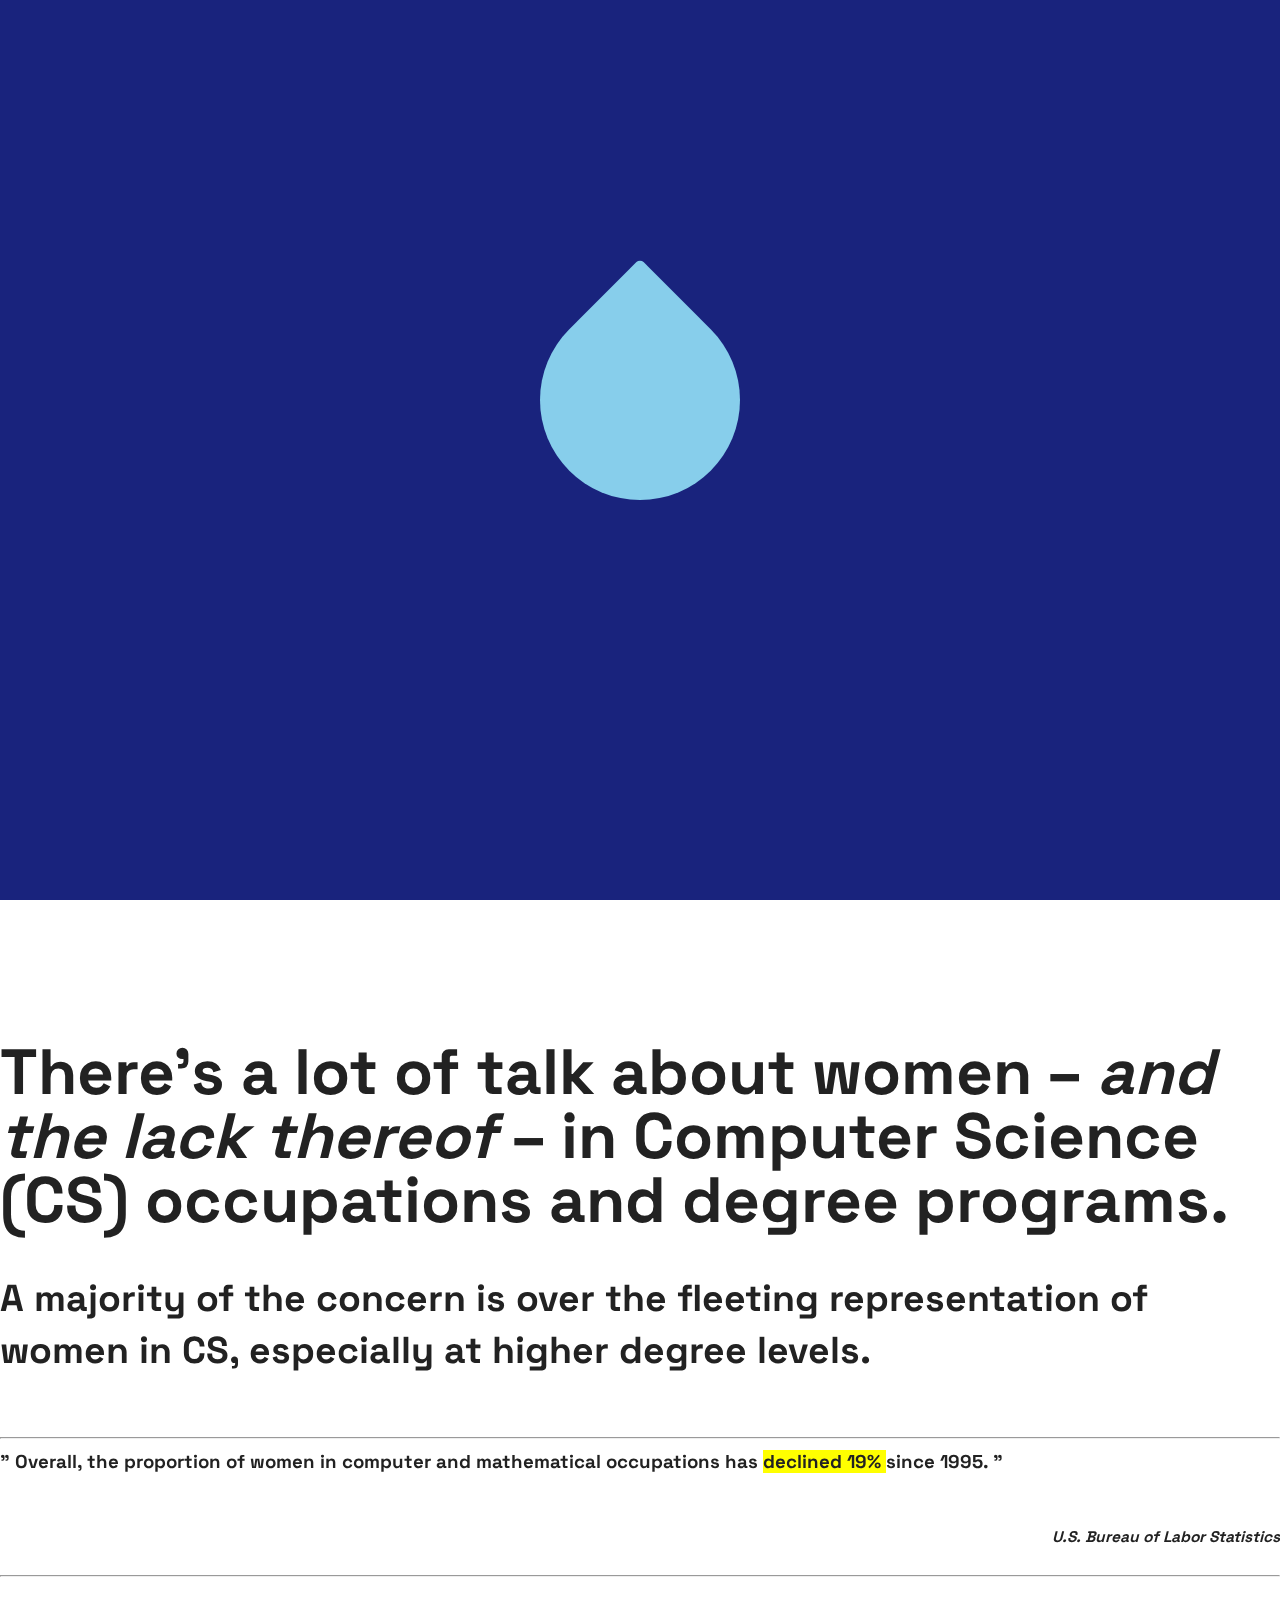
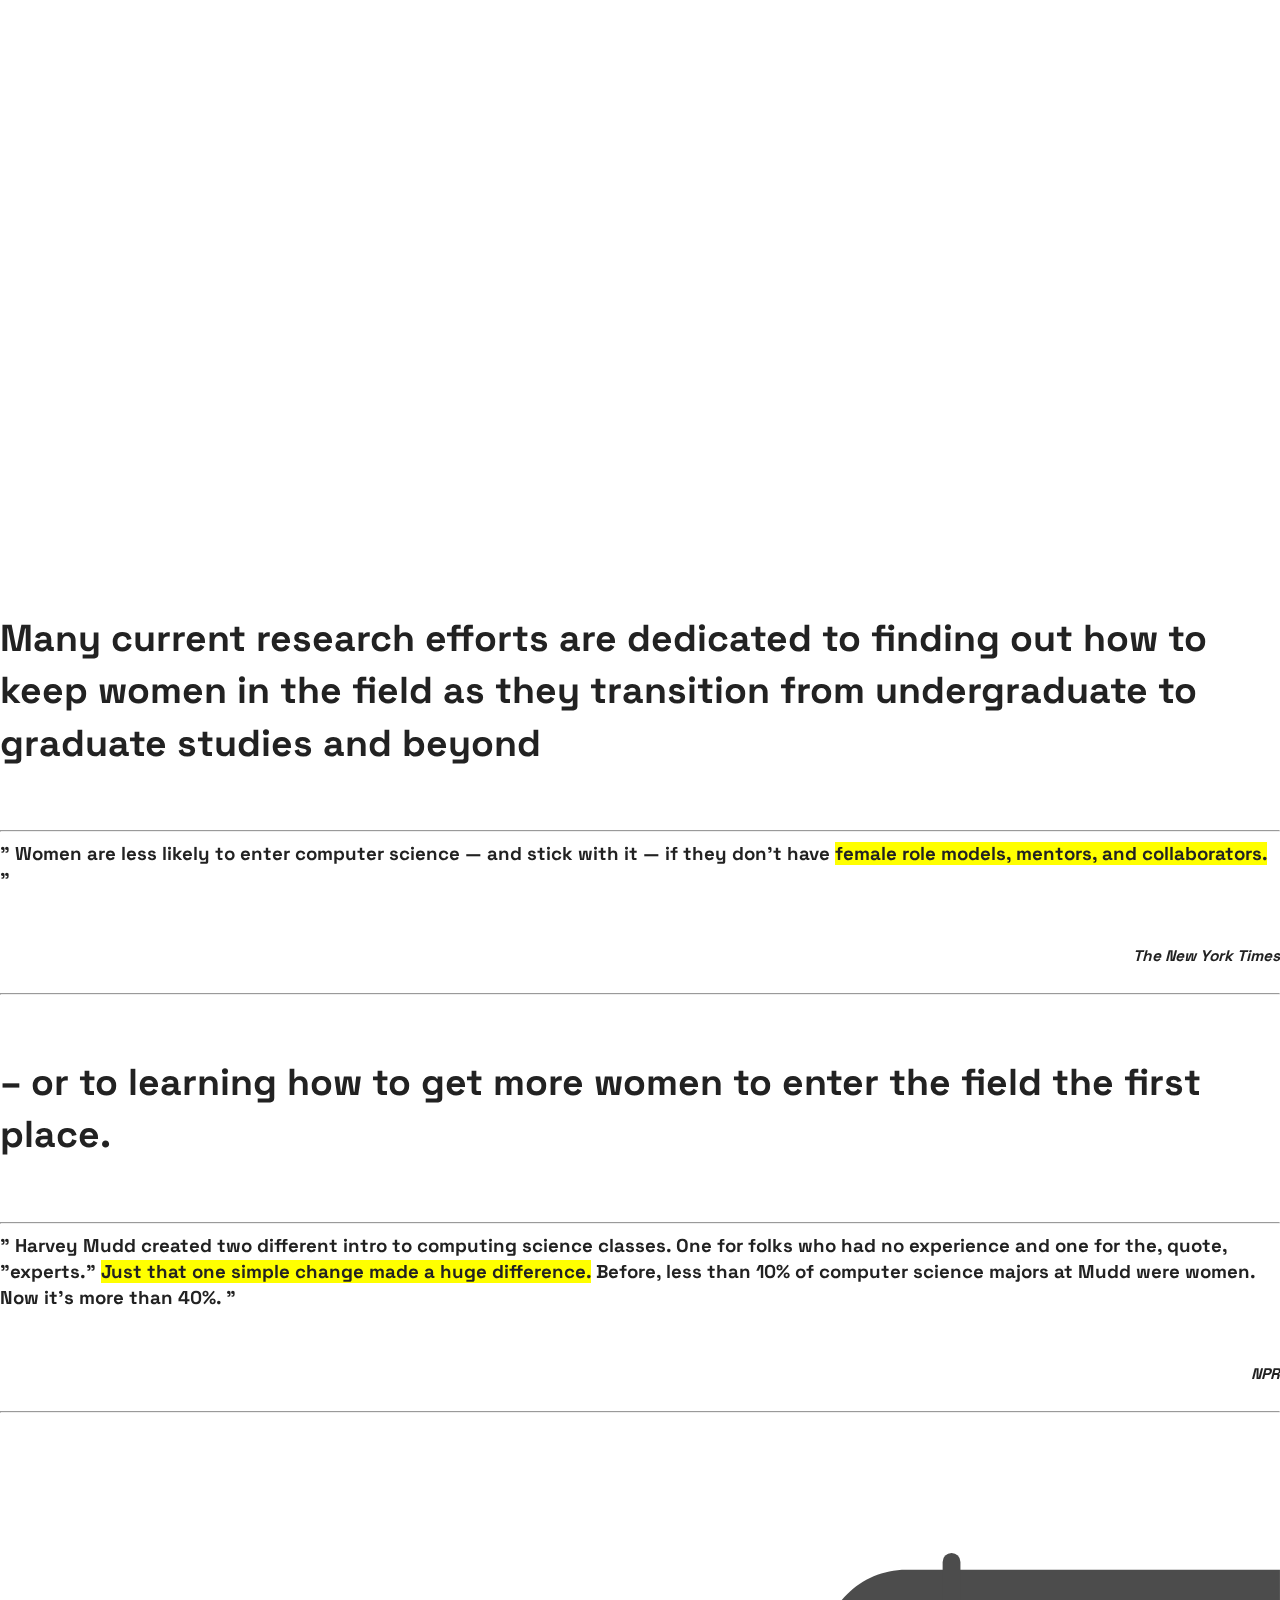
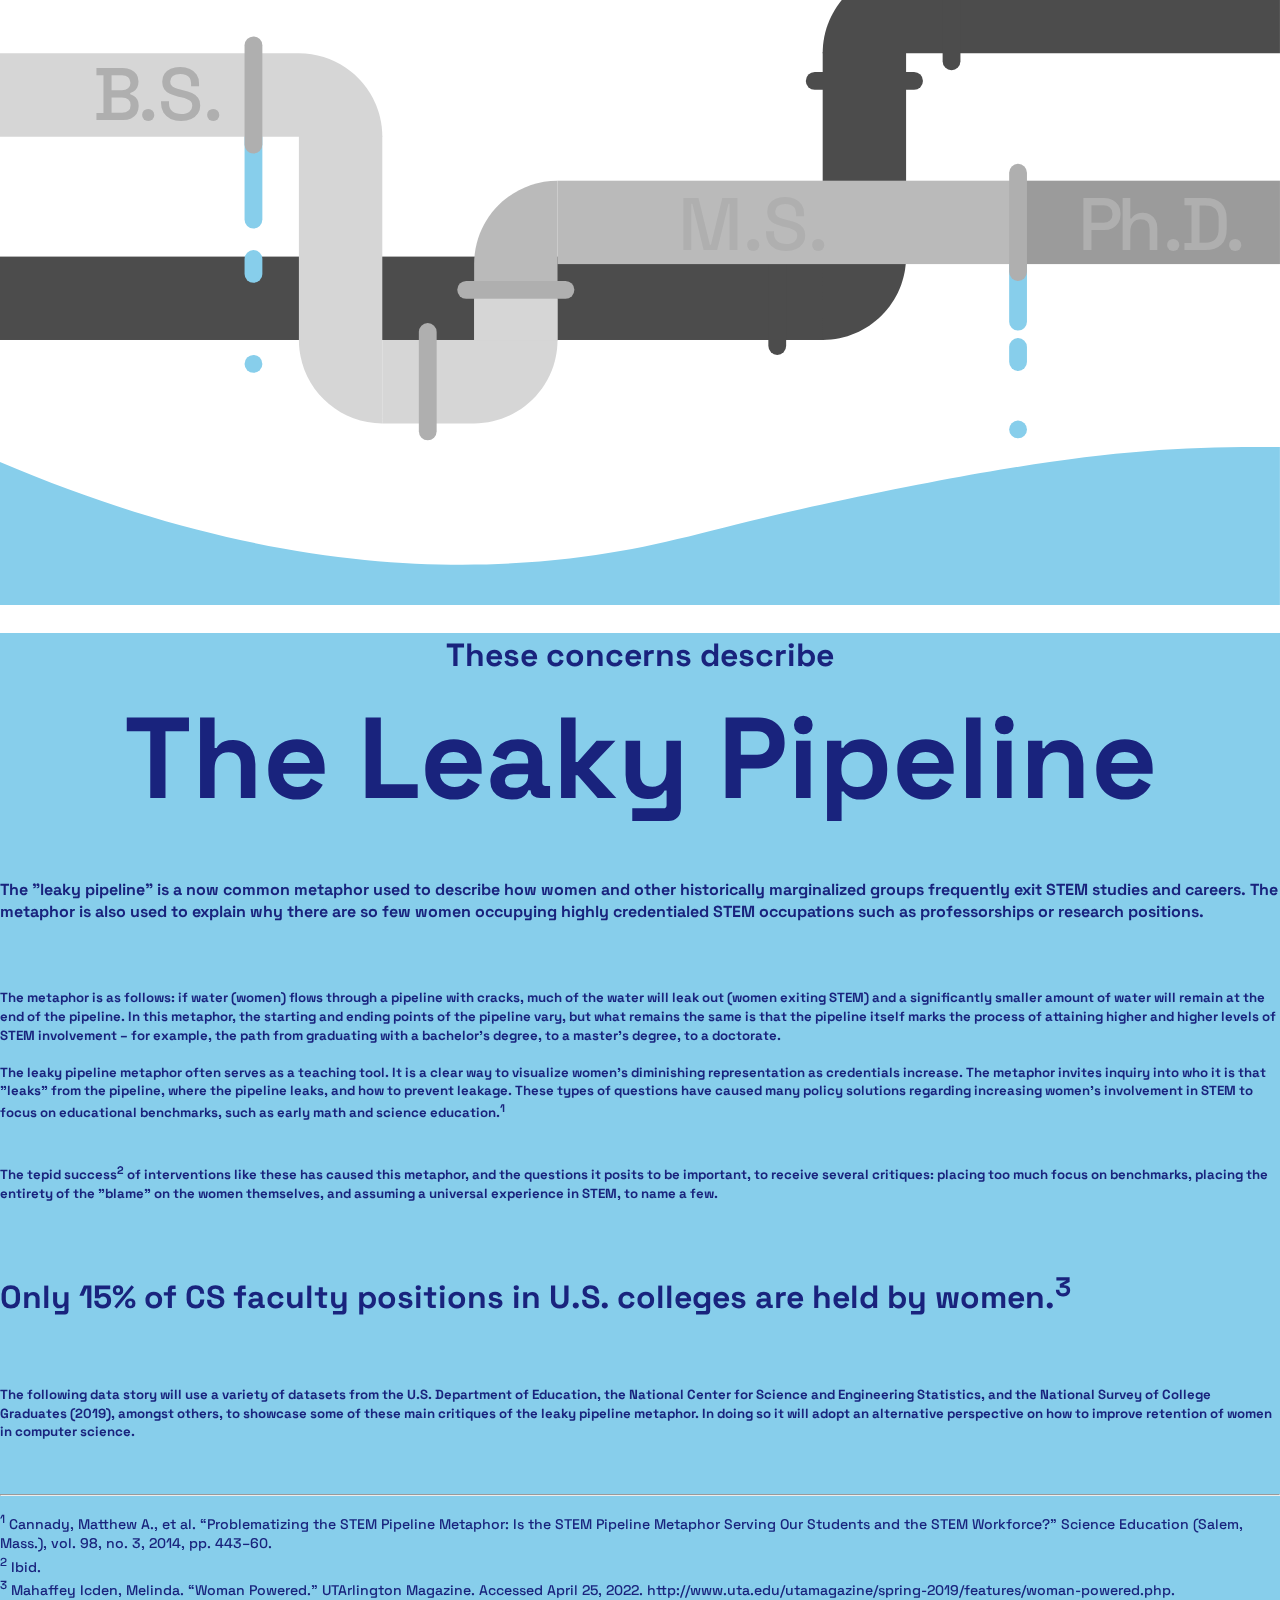
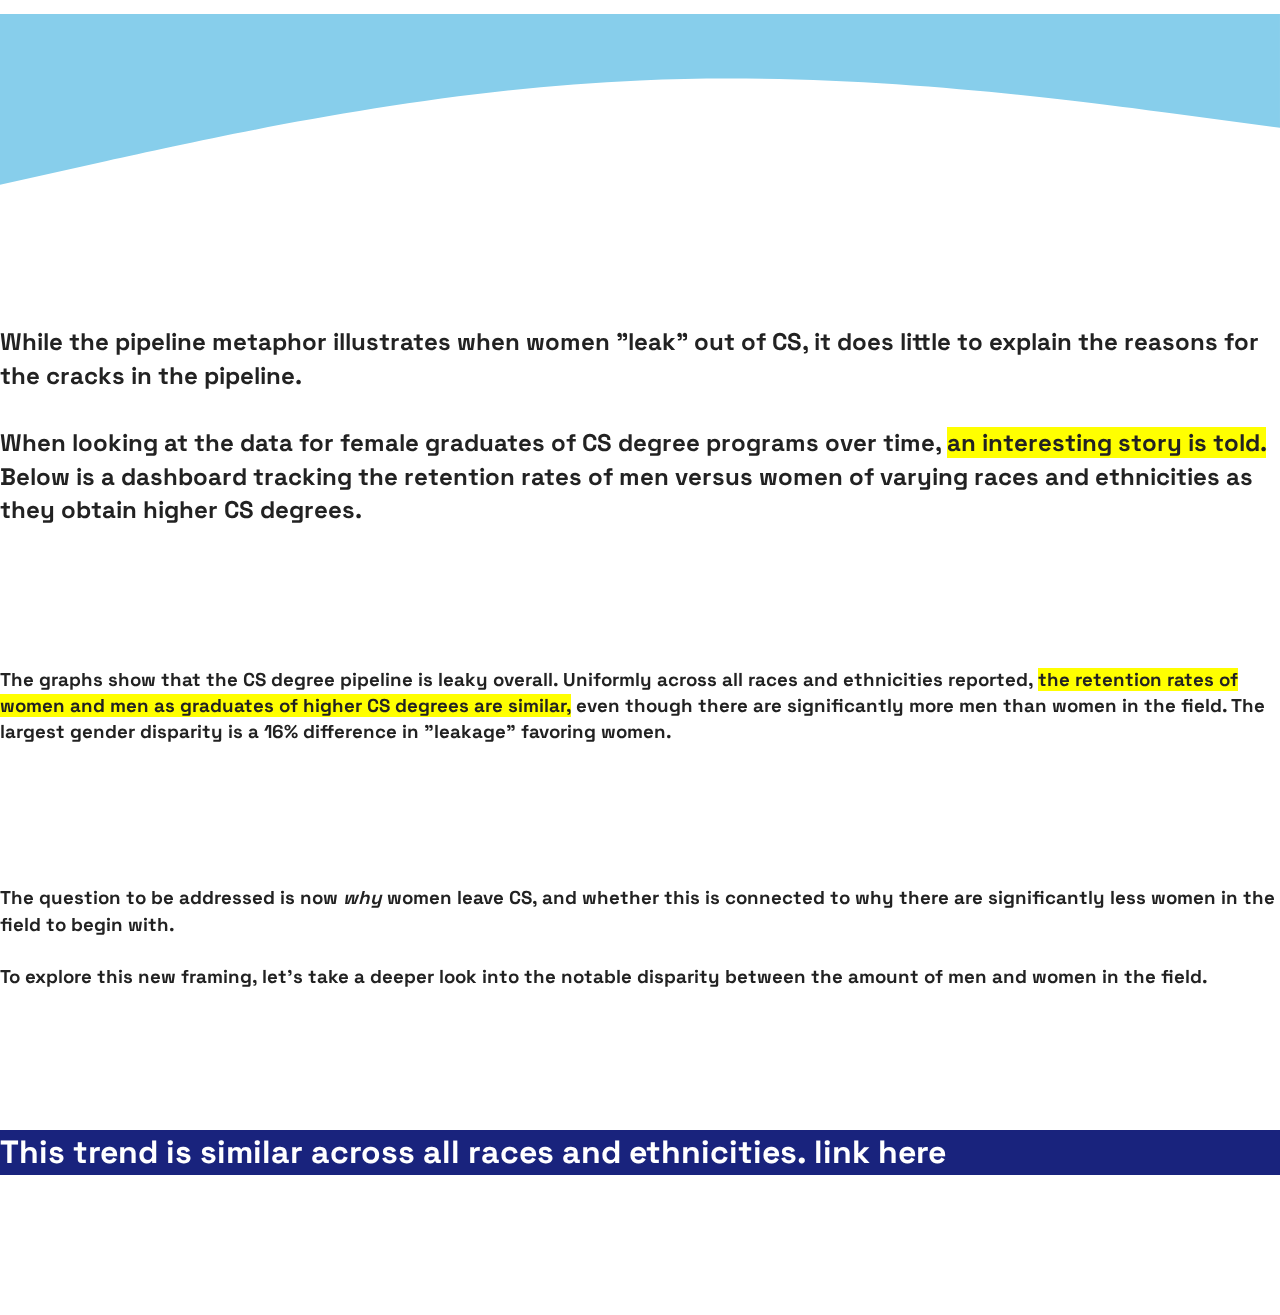
==== index.html @ 50448c53 "Initial commit" ====
<!DOCTYPE html>
<html lang="en">
<meta name="viewport" content="width=device-width, initial-scale=1, shrink-to-fit=no">
<link href="https://cdn.jsdelivr.net/npm/bootstrap@5.0.0-beta1/dist/css/bootstrap.min.css" rel="stylesheet" integrity="sha384-giJF6kkoqNQ00vy+HMDP7azOuL0xtbfIcaT9wjKHr8RbDVddVHyTfAAsrekwKmP1" crossorigin="anonymous">
<link rel="preconnect" href="https://fonts.googleapis.com">
<link rel="preconnect" href="https://fonts.gstatic.com" crossorigin>
<link href="https://fonts.googleapis.com/css2?family=Space+Grotesk:wght@400;500;700&display=swap" rel="stylesheet">
<link rel="stylesheet" href="main.css">
<head>
    <meta charset="UTF-8">
    <title>TLP</title>
</head>
<body>


    <div class="row justify-content-center fullscreen titlescreen spacerlg">
        <div class="col-xs-12 col-sm-12 col-md-12 col-lg-12 col-xl-12">
            <?xml version="1.0" encoding="UTF-8"?>
            <svg class="enter" xmlns="http://www.w3.org/2000/svg" viewBox="0 0 1366 667">
                <defs>
                    <style>
                        .dt{fill:#87ceeb;}
                        .et{opacity:.1;}
                        .ft{opacity:.1;}
                    </style>
                </defs>
                <g id="a"/>
                <g id="b">
                    <g id="c">
                        <g>
                            <g class="ft">
                                <path class="dt" d="M0,224H1148c0,49.12-39.88,89-89,89H0v-89H0Z"/>
                                <path class="dt" d="M1059,30h307c0,49.12-39.88,89-89,89h-218V30h0Z" transform="translate(2425 149) rotate(-180)"/>
                                <rect class="dt" x="202" y="206" width="19" height="125" rx="9.5" ry="9.5"/>
                                <rect class="dt" x="1188" y="12" width="19" height="125" rx="9.5" ry="9.5"/>
                                <rect class="dt" x="806" y="206" width="19" height="125" rx="9.5" ry="9.5"/>
                                <rect class="dt" x="1049.5" y="127.5" width="108" height="89" transform="translate(931.5 1275.5) rotate(-90)"/>
                                <rect class="dt" x="1094" y="119" width="19" height="125" rx="9.5" ry="9.5" transform="translate(1285 -922) rotate(90)"/>
                            </g>
                            <g class="et">
                                <path class="dt" d="M-182,280H467c0,49.12-39.88,89-89,89H-182v-89h0Z" transform="translate(467 182) rotate(90)"/>
                                <path class="dt" d="M279,357H1366c0,49.12-39.88,89-89,89H279v-89h0Z" transform="translate(1645 803) rotate(-180)"/>
                                <path class="dt" d="M222,503h114c49.12,0,89,39.88,89,89H222v-89h0Z" transform="translate(871 224) rotate(90)"/>
                                <rect class="dt" x="187" y="560" width="92" height="89" transform="translate(466 1209) rotate(180)"/>
                                <rect class="dt" x="223" y="542" width="19" height="125" rx="9.5" ry="9.5"/>
                                <rect class="dt" x="133" y="433" width="19" height="125" rx="9.5" ry="9.5" transform="translate(638 353) rotate(90)"/>
                                <rect class="dt" x="424" y="339" width="19" height="125" rx="9.5" ry="9.5"/>
                                <rect class="dt" x="1301" y="339" width="19" height="125" rx="9.5" ry="9.5"/>
                            </g>
                        </g>
                    </g>
                </g>
            </svg>
            <h1 class="intro uppercase">if Pipeline == Leaky: print(True)</h1>
            <h1 class="introsub">A Data Story on <br> Women's Representation in Computer Science <br><br>
            </h1>
            <div id="hideMeAfter5Seconds" class="drop-container"><div class="drop"></div></div>
            <h1 id="showMeAfter5Seconds" class="arrow"><a href="#down">&darr;</a></h1>
        </div>
    </div>


    <div class="row justify-content-center spacertopxl spacerxl">
            <div class="col-xs-12 col-sm-12 col-md-5 col-lg-5 col-xl-5">
                <h1 id="down" class="stick spacerlg bigtext">
                    There's a lot of talk about women – <i>and the lack thereof</i> – in Computer Science (CS) occupations and degree programs.
                </h1>
            </div>
            <div class="col-1"></div>
            <div class="col-xs-12 col-sm-12 col-md-4 col-lg-4 col-xl-4">

                <h3 class="hgt spacertoplg">
                    <span><h1>A majority of the concern is over the fleeting representation of women in CS, especially at higher
                        degree levels.</h1></span>
                    <br>
                    <hr>
                    "
                    Overall, the proportion of women in computer and mathematical occupations has
                    <span style="background-color: yellow"> declined 19% </span> since 1995.
                    "
                    <br><br>
                    <span style="text-align: right;"><h5><i>U.S. Bureau of Labor Statistics</i></h5></span>
                    <hr>
                </h3>

                <h3 class="spacertoplg">
                    <span><h1>Many current research efforts are dedicated to finding out how to keep women in the field
                        as they transition from undergraduate to graduate studies and beyond</h1></span>
                    <br>
                    <hr>
                    "
                    Women are less likely to enter computer science — and stick with it — if they don’t have
                    <span style="background-color: yellow"> female role models, mentors, and collaborators.</span>
                    "
                    <br><br>
                    <span style="text-align: right;"><h5><i>The New York Times</i></h5></span>
                    <hr>
                    <br>
                    <span><h1>– or to learning how to get more women to enter the field the first place.</h1></span>
                    <br>
                    <hr>
                    "
                    Harvey Mudd created two different intro to computing science classes.
                    One for folks who had no experience and one for the, quote, "experts."
                    <span style="background-color: yellow"> Just that one simple change made a huge difference.</span>
                    Before, less than 10% of computer science majors at Mudd were
                    women. Now it's more than 40%.
                    "
                    <br><br>
                    <span style="text-align: right;"><h5><i>NPR</i></h5></span>
                    <hr>
                </h3>
            </div>
        </div>


    <svg xmlns="http://www.w3.org/2000/svg" viewBox="0 0 1366 520">
        <defs>
            <style>
                .d{fill:#bababa;}
                .e1{fill:#d6d6d6;}
                .f1,.g1{fill:#afafaf;}
                .h1{fill:#9b9b9b;}
                .i{fill: #87ceeb;}
                .j{fill:#4c4c4c;}
                .k{letter-spacing:-.03em;}
                .l{letter-spacing:0em;}
                .g1{font-family:"Space Grotesk", sans-serif;font-size:79.19px;}
                .m{letter-spacing:0em;}
                .n{letter-spacing:-.01em;}
            </style>
        </defs>
        <g id="a"/>
        <g id="b">
            <g id="c"><g>
                <g>
                    <path class="j" d="M878,18h488c0,49.12-39.88,89-89,89h-399V18h0Z" transform="translate(2244 125) rotate(-180)"/>
                    <rect class="j" x="0" y="324" width="879" height="89"/>
                    <path class="j" d="M769,215h218c49.12,0,89,39.88,89,89h-307v-89h0Z" transform="translate(1182 -663) rotate(90)"/>
                    <rect class="j" x="820" y="304" width="19" height="125" rx="9.5" ry="9.5" transform="translate(1659 733) rotate(180)"/>
                    <rect class="j" x="1006" y="0" width="19" height="125" rx="9.5" ry="9.5" transform="translate(2031 125) rotate(-180)"/>
                    <rect class="j" x="913" y="74" width="19" height="125" rx="9.5" ry="9.5" transform="translate(1059 -786) rotate(90)"/>
                </g>
                <rect class="i" x="1077" y="294" width="19" height="109" rx="9.5" ry="9.5" transform="translate(2173 697) rotate(180)"/>
                <rect class="i" x="1077" y="411" width="19" height="35" rx="9.5" ry="9.5" transform="translate(2173 857) rotate(180)"/>
                <rect class="i" x="261" y="185" width="19" height="109" rx="9.5" ry="9.5" transform="translate(541 479) rotate(180)"/>
                <rect class="i" x="261" y="317" width="19" height="35" rx="9.5" ry="9.5" transform="translate(541 669) rotate(180)"/>
                <rect class="i" x="261" y="429" width="19" height="19" rx="9.5" ry="9.5" transform="translate(541 877) rotate(180)"/>
                <rect class="i" x="1077" y="465" width="19" height="19" rx="9.5" ry="9.5" transform="translate(2173 983) rotate(-180)"/>
                <g><rect class="h1" x="1087" y="243" width="279" height="89" transform="translate(2453 575) rotate(-180)"/>
                    <path class="e1" d="M0,107H319c49.12,0,89,39.88,89,89H0V107H0Z"/>
                    <rect class="d" x="595" y="243" width="492" height="89" transform="translate(1682 575) rotate(-180)"/>
                    <path class="e1" d="M210,304h307c0,49.12-39.88,89-89,89H210v-89h0Z" transform="translate(712 -15) rotate(90)"/>
                    <path class="e1" d="M408,413h187c0,49.12-39.88,89-89,89h-98v-89h0Z"/>
                    <path class="d" d="M465.5,283.5h81c49.12,0,89,39.88,89,89h-170v-89h0Z" transform="translate(222.5 878.5) rotate(-90)"/>
                    <rect class="f1" x="447" y="395" width="19" height="125" rx="9.5" ry="9.5"/>
                    <rect class="f1" x="541" y="297" width="19" height="125" rx="9.5" ry="9.5" transform="translate(910 -191) rotate(90)"/>
                    <text class="g1" transform="translate(99.67 177.96)">
                        <tspan class="n" x="0" y="0">B</tspan>
                        <tspan class="l" x="48" y="0">.S.</tspan>
                    </text>
                    <rect class="f1" x="261" y="89" width="19" height="125" rx="9.5" ry="9.5"/>
                    <text class="g1" transform="translate(723.78 317.46)">
                        <tspan x="0" y="0">M.S.</tspan>
                    </text>
                    <text class="g1" transform="translate(1150.43 316.94)">
                        <tspan class="m" x="0" y="0">P</tspan>
                        <tspan x="41.74" y="0">h.</tspan>
                        <tspan class="k" x="110" y="0">D</tspan>
                        <tspan x="157" y="0">.</tspan>
                    </text>
                    <rect class="f1" x="1077" y="225" width="19" height="125" rx="9.5" ry="9.5"/>
                    <rect class="e1" x="506" y="369" width="89" height="45"/>
                </g>
            </g>
            </g>
        </g>
    </svg>


    <svg xmlns="http://www.w3.org/2000/svg" viewBox="0 0 1366 168.63">
        <defs>
            <style>
                .d1{fill:#87ceeb;}
            </style>
        </defs>
        <g id="a"/>
        <g id="b">
            <g id="c">
                <path class="d1" d="M1366,.07c-132.92-.94-226.62,6.47-464,56-138.29,28.85-191.4,51.16-294,63C470.48,134.95,265.83,129.53,0,16.07V168.63H1366V.4"/>
            </g>
        </g>
    </svg>

    <div class="row justify-content-center" style="background-color: #87ceeb;">
            <div style="color: rgb(25,35,125);" class="col-xs-11 col-sm-11 col-md-10 col-lg-10 col-xl-10">
                <h1 style="text-align: center;">
                    These concerns describe <br>
                    <span style="font-size: 9vw;">The Leaky Pipeline</span>
                </h1>
            </div>
            <div style="color: rgb(25,35,125);" class="col-xs-11 col-sm-11 col-md-5 col-lg-5 col-xl-5">
                <h4 class="spacertoplg">
                    <b>The "leaky pipeline" is a now common metaphor used to describe how women and
                        other historically marginalized groups frequently exit STEM studies and careers.
                        The metaphor is also used to explain why there are so few women occupying highly credentialed
                        STEM occupations such as professorships or research positions.
                    </b>
                </h4>
                    <br>
                <h5>
                    The metaphor is as follows: if water (women) flows through a pipeline with cracks,
                    much of the water will leak out (women exiting STEM) and a significantly smaller amount of
                    water will remain at the end of the pipeline. In this metaphor, the starting and ending
                    points of the pipeline vary, but what remains the same is that the pipeline itself marks the
                    process of attaining higher and higher levels of STEM involvement – for example, the path from
                    graduating with a bachelor's degree, to a master's degree, to a doctorate.
                    <br><br>
                    The leaky pipeline metaphor often serves as a teaching tool. It is a clear way to visualize women's
                    diminishing representation as credentials increase.
                    The metaphor invites inquiry into who it is that "leaks" from the pipeline, where the pipeline leaks,
                    and how to prevent leakage. These types of questions have caused many policy solutions regarding
                    increasing women's involvement in STEM to focus on educational benchmarks, such as early math
                    and science education.<sup>1</sup>
                </h5>
            </div>
        <div style="color: rgb(25,35,125);" class="col-xs-11 col-sm-11 col-md-5 col-lg-5 col-xl-5">
            <h5 class="spacertoplg">
                The tepid success<sup>2</sup> of interventions like these
                has caused this metaphor, and the questions it posits to be important, to receive several
                critiques: placing too much focus on benchmarks, placing
                the entirety of the "blame" on the women themselves, and assuming a universal experience in STEM,
                to name a few.
            </h5>
            <br>
            <h1>
                <b>Only 15% of CS faculty positions in U.S. colleges are held by women.<sup>3</sup></b>
            </h1>
            <br>
            <h5>
                The following data story will use a variety of datasets from the U.S. Department of Education, the
                National Center for Science and Engineering Statistics, and the National Survey of College Graduates
                (2019), amongst others, to showcase some of these main critiques of the leaky pipeline metaphor. In doing
                so it will adopt an alternative perspective on how to improve retention of women in computer science.
            </h5>
            <br>
            <hr>
            <p class="footnote">
                <sup>1</sup> Cannady, Matthew A., et al. “Problematizing the STEM Pipeline Metaphor: Is the STEM
                Pipeline Metaphor Serving Our Students and the STEM Workforce?” Science Education (Salem, Mass.),
                vol. 98, no. 3, 2014, pp. 443–60.
                <br>
                <sup>2</sup> Ibid.
                <br>
                <sup>3</sup> Mahaffey Icden, Melinda. “Woman Powered.” UTArlington Magazine. Accessed April 25, 2022.
                http://www.uta.edu/utamagazine/spring-2019/features/woman-powered.php.
                <br>
            </p>
        </div>
    </div>
    <svg xmlns="http://www.w3.org/2000/svg" viewBox="0 0 1440 320"><path fill="skyblue" fill-opacity="1" d="M0,192L120,165.3C240,139,480,85,720,74.7C960,64,1200,96,1320,112L1440,128L1440,0L1320,0C1200,0,960,0,720,0C480,0,240,0,120,0L0,0Z"></path></svg>
    <div class="row justify-content-center">
        <div class="col-xs-11 col-sm-11 col-md-10 col-lg-10 col-xl-10">
            <h2 class="spacerxl">
                While the pipeline metaphor illustrates when women "leak" out of CS, it does little to explain the
                reasons for the cracks in the pipeline.
                <br><br>
                When looking at the data for female graduates of CS degree programs over time,
                <span style="background-color: yellow"> an interesting story is told.</span>
                Below is a dashboard tracking the retention rates of men versus women of varying
                races and ethnicities as they obtain higher CS degrees.
            </h2>
            <div class='tableauPlaceholder' id='viz1650920270448' style='position: relative'><noscript><a href='#'><img alt='Dashboard 1 ' src='https:&#47;&#47;public.tableau.com&#47;static&#47;images&#47;ST&#47;STEMDegrees_16504759585600&#47;Dashboard1&#47;1_rss.png' style='border: none' /></a></noscript><object class='tableauViz'  style='display:none;'><param name='host_url' value='https%3A%2F%2Fpublic.tableau.com%2F' /> <param name='embed_code_version' value='3' /> <param name='site_root' value='' /><param name='name' value='STEMDegrees_16504759585600&#47;Dashboard1' /><param name='tabs' value='no' /><param name='toolbar' value='yes' /><param name='static_image' value='https:&#47;&#47;public.tableau.com&#47;static&#47;images&#47;ST&#47;STEMDegrees_16504759585600&#47;Dashboard1&#47;1.png' /> <param name='animate_transition' value='yes' /><param name='display_static_image' value='yes' /><param name='display_spinner' value='yes' /><param name='display_overlay' value='yes' /><param name='display_count' value='yes' /><param name='language' value='en-US' /><param name='filter' value='publish=yes' /></object></div>                <script type='text/javascript'>                    var divElement = document.getElementById('viz1650920270448');                    var vizElement = divElement.getElementsByTagName('object')[0];                    if ( divElement.offsetWidth > 800 ) { vizElement.style.width='1069px';vizElement.style.height='626px';} else if ( divElement.offsetWidth > 500 ) { vizElement.style.width='1069px';vizElement.style.height='626px';} else { vizElement.style.width='100%';vizElement.style.height='727px';}                     var scriptElement = document.createElement('script');                    scriptElement.src = 'https://public.tableau.com/javascripts/api/viz_v1.js';                    vizElement.parentNode.insertBefore(scriptElement, vizElement);                </script>
            </div>
        <div class="col-xs-11 col-sm-11 col-md-5 col-lg-5 col-xl-5 spacertopxl spacerxl">
            <h3>
                The graphs show that the CS degree pipeline is leaky overall.
                Uniformly across all races and ethnicities reported, <span style="background-color: yellow">
                the retention rates of women and men as graduates of higher CS degrees are similar,</span> even though
                there are significantly more men than women in the field. The largest
                gender disparity is a 16% difference in "leakage" favoring women.
            </h3>
        </div>
        <div class="col-xs-11 col-sm-11 col-md-5 col-lg-5 col-xl-5 spacertopxl spacerxl">
            <h3>
                The question to be addressed is now <i>why</i> women leave CS, and whether this is connected to why
                there are significantly less women in the field to begin with.
                <br><br>
                To explore this new framing, let's take a deeper look into the
                notable disparity between the amount of men and women in the field.
            </h3>
         </div>
        <div class="col-xs-11 col-sm-11 col-md-10 col-lg-10 col-xl-10">
            <div class='tableauPlaceholder' loading="lazy" id='viz1650933780257' style='position: relative'><noscript><a href='#'><img alt='Dashboard 3 ' src='https:&#47;&#47;public.tableau.com&#47;static&#47;images&#47;ZC&#47;ZCPWZ636T&#47;1_rss.png' style='border: none' /></a></noscript><object class='tableauViz'  style='display:none;'><param name='host_url' value='https%3A%2F%2Fpublic.tableau.com%2F' /> <param name='embed_code_version' value='3' /> <param name='path' value='shared&#47;ZCPWZ636T' /> <param name='toolbar' value='yes' /><param name='static_image' value='https:&#47;&#47;public.tableau.com&#47;static&#47;images&#47;ZC&#47;ZCPWZ636T&#47;1.png' /> <param name='animate_transition' value='yes' /><param name='display_static_image' value='yes' /><param name='display_spinner' value='yes' /><param name='display_overlay' value='yes' /><param name='display_count' value='yes' /><param name='language' value='en-US' /><param name='filter' value='publish=yes' /></object></div>                <script type='text/javascript'>                    var divElement = document.getElementById('viz1650933780257');                    var vizElement = divElement.getElementsByTagName('object')[0];                    if ( divElement.offsetWidth > 800 ) { vizElement.style.width='1069px';vizElement.style.height='527px';} else if ( divElement.offsetWidth > 500 ) { vizElement.style.width='1069px';vizElement.style.height='527px';} else { vizElement.style.width='100%';vizElement.style.height='927px';}                     var scriptElement = document.createElement('script');                    scriptElement.src = 'https://public.tableau.com/javascripts/api/viz_v1.js';                    vizElement.parentNode.insertBefore(scriptElement, vizElement);                </script>
        </div>
    </div>

    <div class="row justify-content-center titlescreen spacertopxl">
        <div class="col-xs-11 col-sm-11 col-md-10 col-lg-10 col-xl-10">
            <h1 class="spacertopxl spacerxl" style="color: white;">
                This trend is similar across all races and ethnicities.
                <a href="pagetwo.html">link here</a>
            </h1>
        </div>
    </div>

</body>
</html>
---- main.css ----
html {
    color: #222;
    font-size: 1em;
    line-height: 1.4;
    scroll-behavior: smooth;
}

body {
    margin: 0;
    font-family: 'Space Grotesk', sans-serif;
    font-weight: 500;
}

.over {
    z-index: 2;
}

.bigtext {
    font-size: 5vw;
    line-height: 5vw;
}

.uppercase {
    text-transform: uppercase;
}

.footnote {
    font-size: 1.1vw;
}

a {
    color: white;
    background-color: transparent;
    text-decoration: none;
}

a:hover {
    color: #87ceeb;
}

.fullscreen {
    height: 100vh;
}

.halfscreen {
    height: 2vh;
}

.titlescreen {
    background: rgb(25, 35, 125);
}

.spacerlg {
    margin-bottom: 40px;
}

.spacertoplg {
    margin-top: 40px;
}

.spacertopxl {
    margin-top: 140px;
}

.spacerxl {
    margin-bottom: 140px;
}

div.drop-container {
    position: absolute;
    top: 0;
    right: 0;
    bottom: 0;
    left: 0;
    margin: auto;
    height: 200px;
    width: 200px;
}

div.drop {
    position: absolute;
    top: -25%;
    width: 100%;
    height: 100%;
    border-radius: 100% 5% 100% 100%;
    transform: rotate(-45deg);
    margin: 0px;
    background: skyblue;
    animation: drip 4s forwards;
}

.intro, .introsub{
    color: white;
    position: absolute;
    height: 1em;
    z-index: 2;
    margin: auto;
    text-align: center;
    opacity: 0;
    animation: appear 2s 3.5s forwards;
}

.intro {
    top: -2.6em; left: 0; right: 0; bottom: 0;
    font-size: 5.5vw;
    font-weight: 700;
}

.introsub {
    top: -0.1em; left: 0; right: 0; bottom: 0;
    font-size: 3.2vw;
    font-weight: 500;
}

.arrow {
    color: white;
    text-align: center;
    opacity: 0;
    font-size: 4vw;
}

.enter {
    opacity: 0;
    animation: appear 2s 3.5s forwards;
}

@keyframes appear {
    0% {
        opacity: 0;
    }
    100% {
        opacity: 1;
    }
}

div.drop-container:before,
div.drop-container:after {
    content: '';
    position: absolute;
    z-index: -1;
    top: 55%;
    right: 50%;
    transform: translate(50%) rotateX(75deg);
    border-radius: 100%;
    opacity: 0;
    width: 75%;
    height: 75%;
    border: 5px solid skyblue;
    animation: dripple 2s ease-out 1s;
}

div.drop-container:after {
    animation: dripple 2s ease-out 1.7s;
}

@keyframes drip {
    45% {
        top: 0;
        border-radius: 100% 5% 100% 100%;
        transform: rotate(-45deg);
    }
    100% {
        top: 0;
        transform: rotate(0deg);
        border-radius: 100%;
    }
}

@keyframes dripple {
    0% {
        width: 150px;
        height: 150px;
    }
    25% {
        opacity: 1;
    }
    100% {
        width: 500px;
        height: 500px;
        top: -20%;
        opacity: 0;
    }
}

#hideMeAfter5Seconds {
    animation: hideAnimation 3s ease 2.5s;
    animation-fill-mode: forwards;
}

@keyframes hideAnimation {
    0% {
        opacity:1;
    }
    100% {
        opacity:0;
    }
}

#showMeAfter5Seconds {
    animation: showAnimation 4s ease 4s;
    animation-fill-mode: forwards;
}

@keyframes showAnimation {
    0% {
        opacity:0;
    }
    100% {
        opacity:1;
    }
}

.stick {
    position: -webkit-sticky;
    position: sticky;
    top: 10%;
}

.hgt {
    height: 100vh;
}
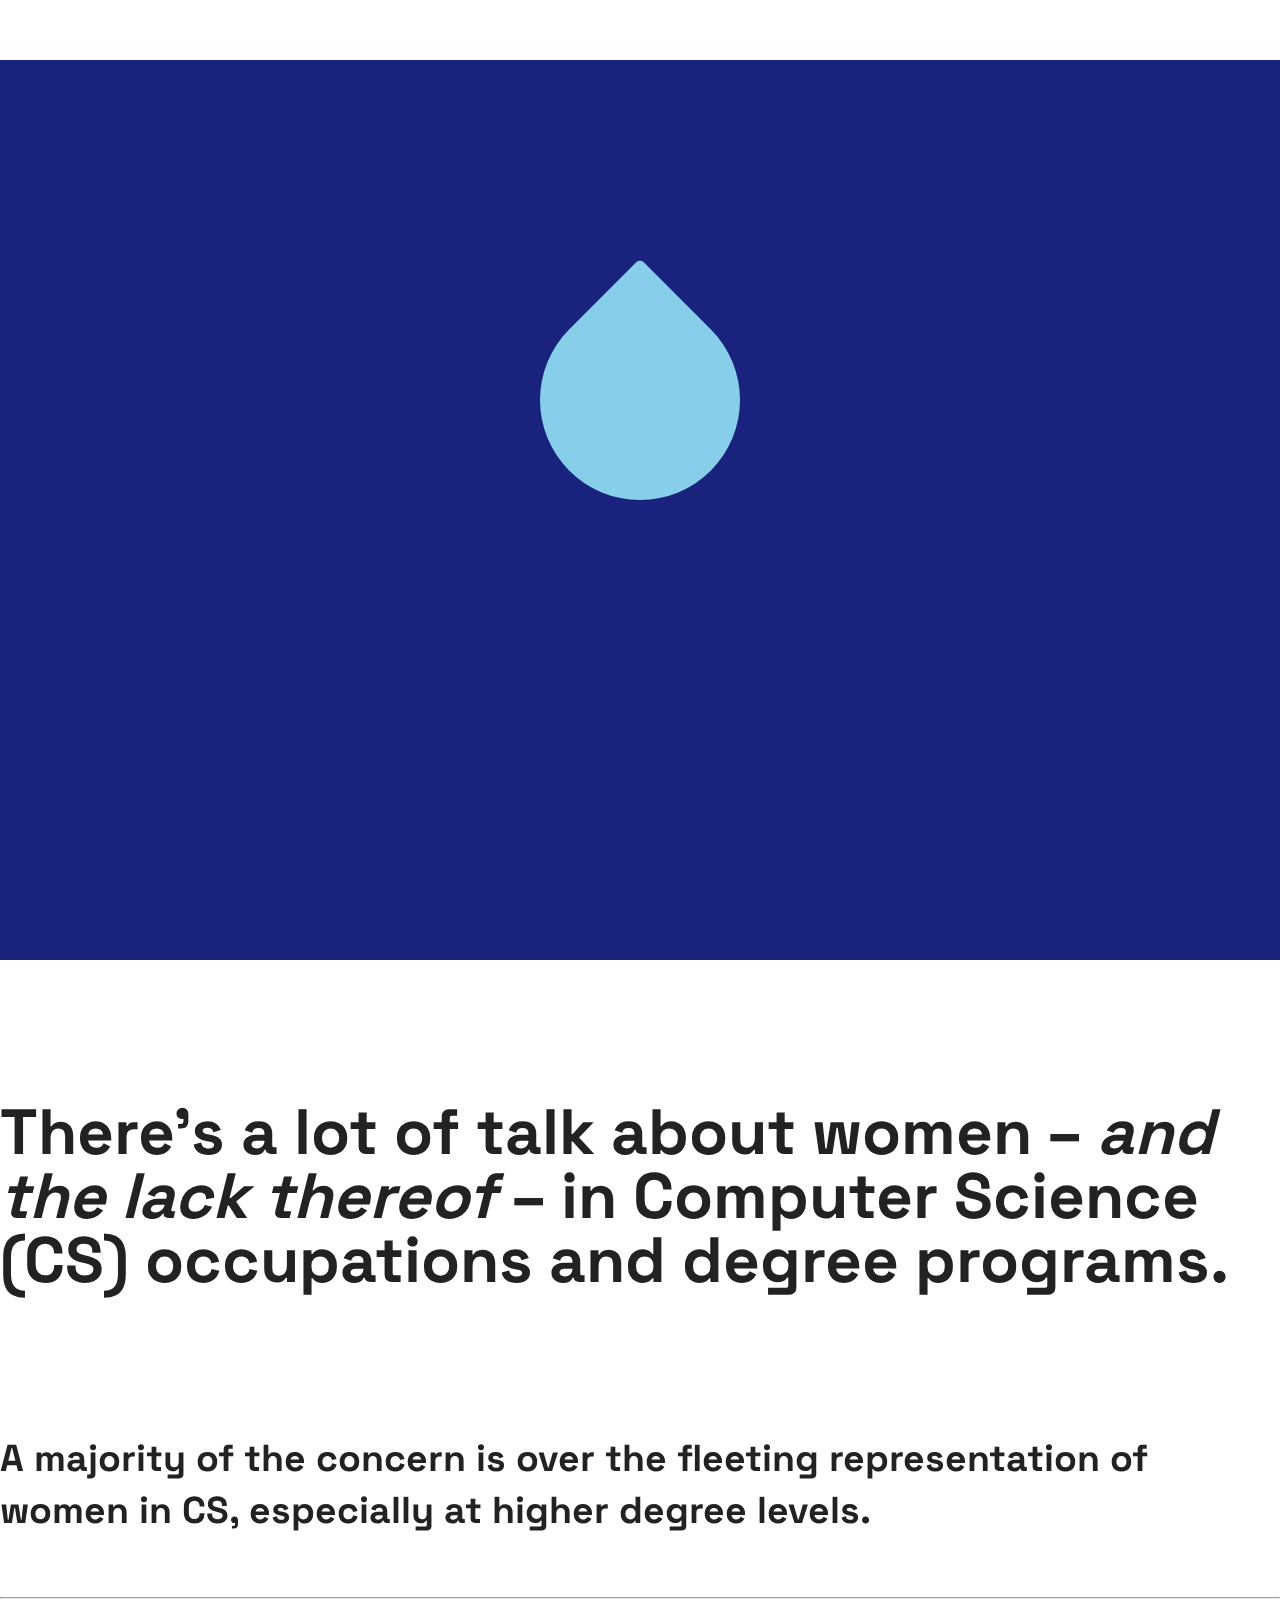
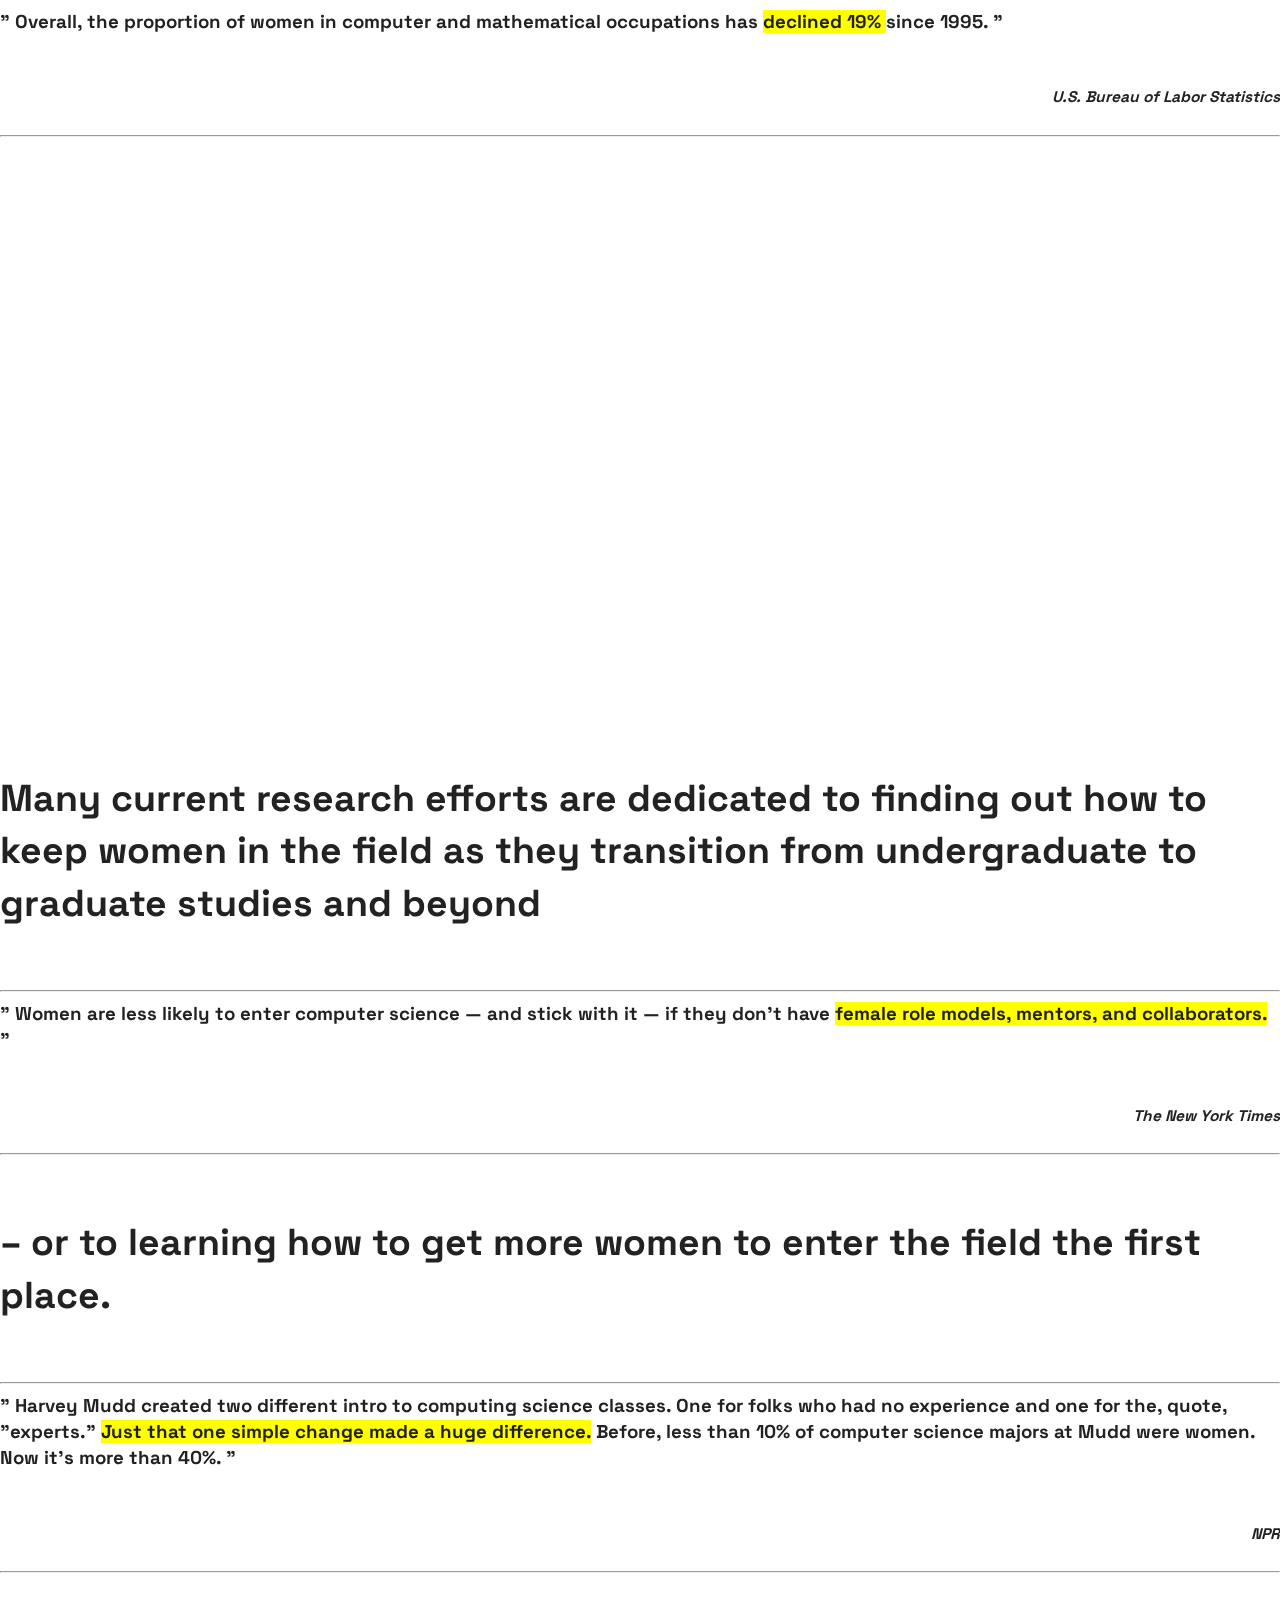
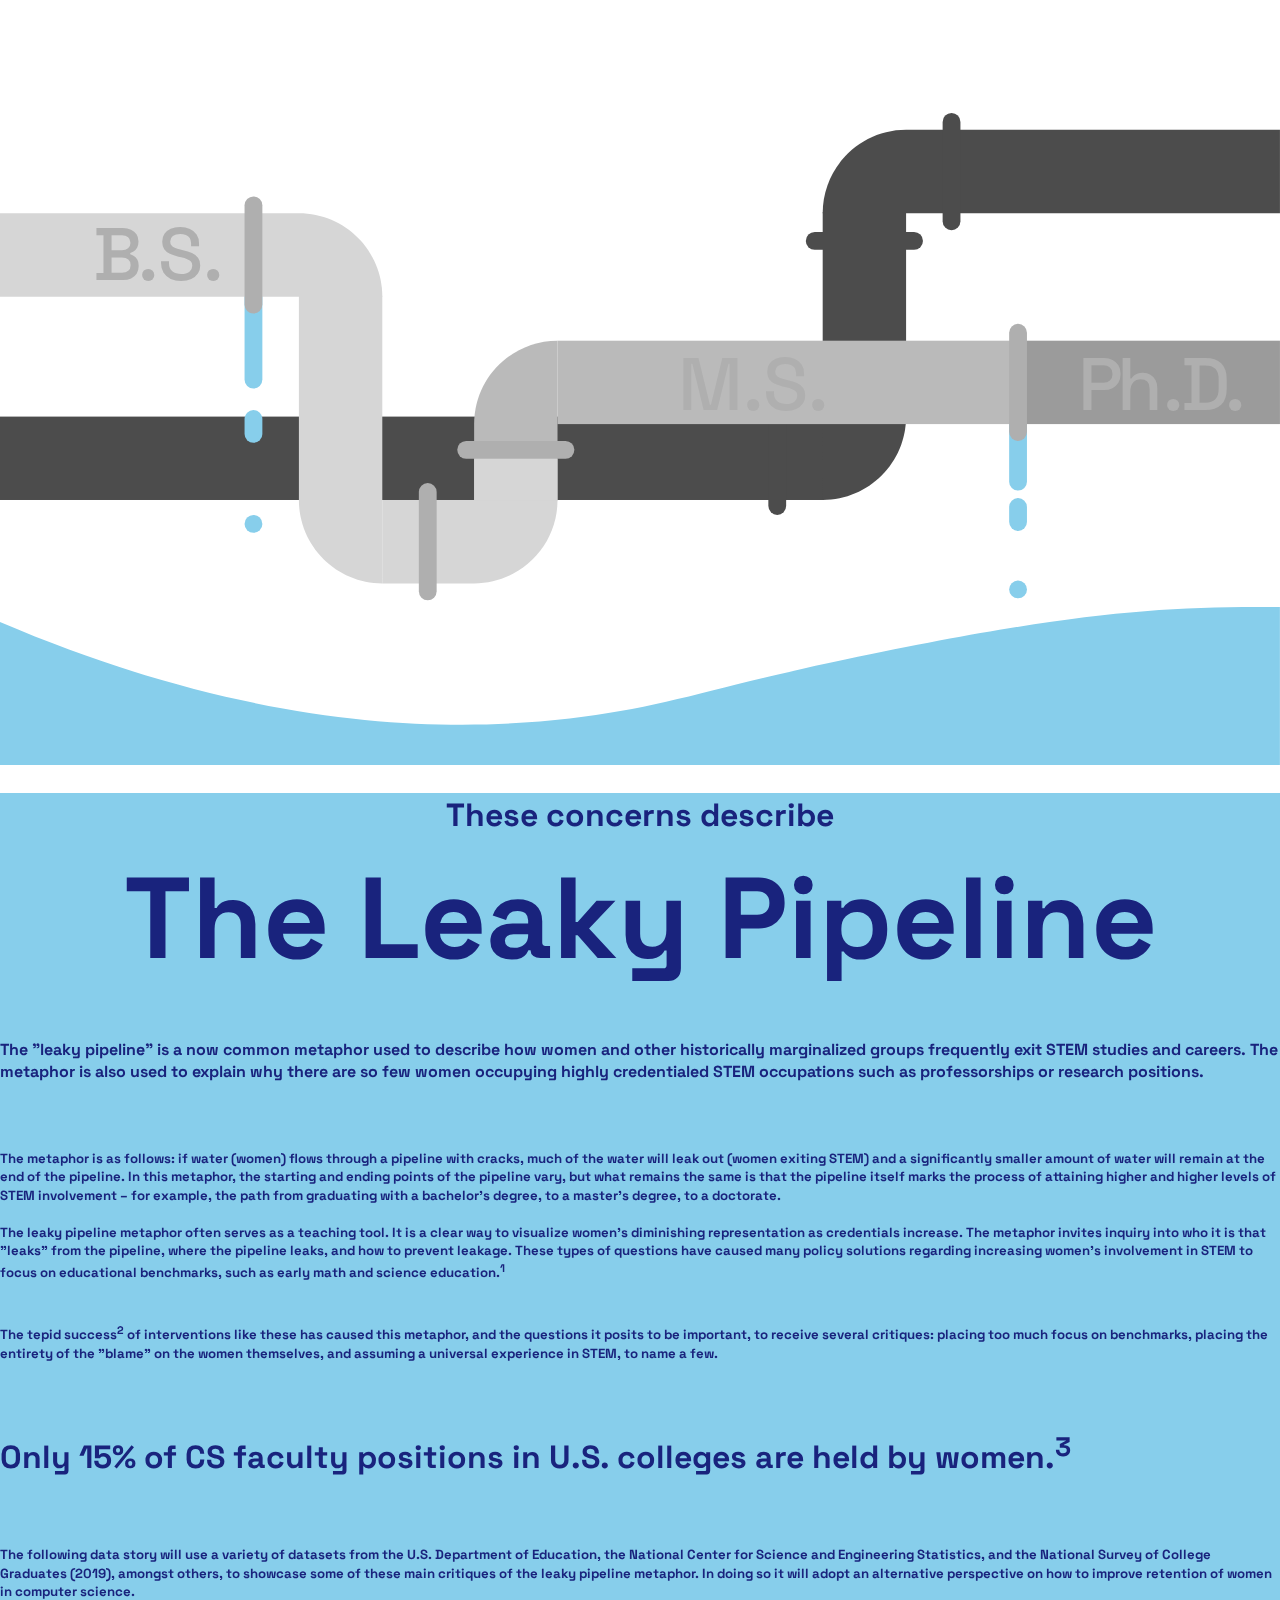
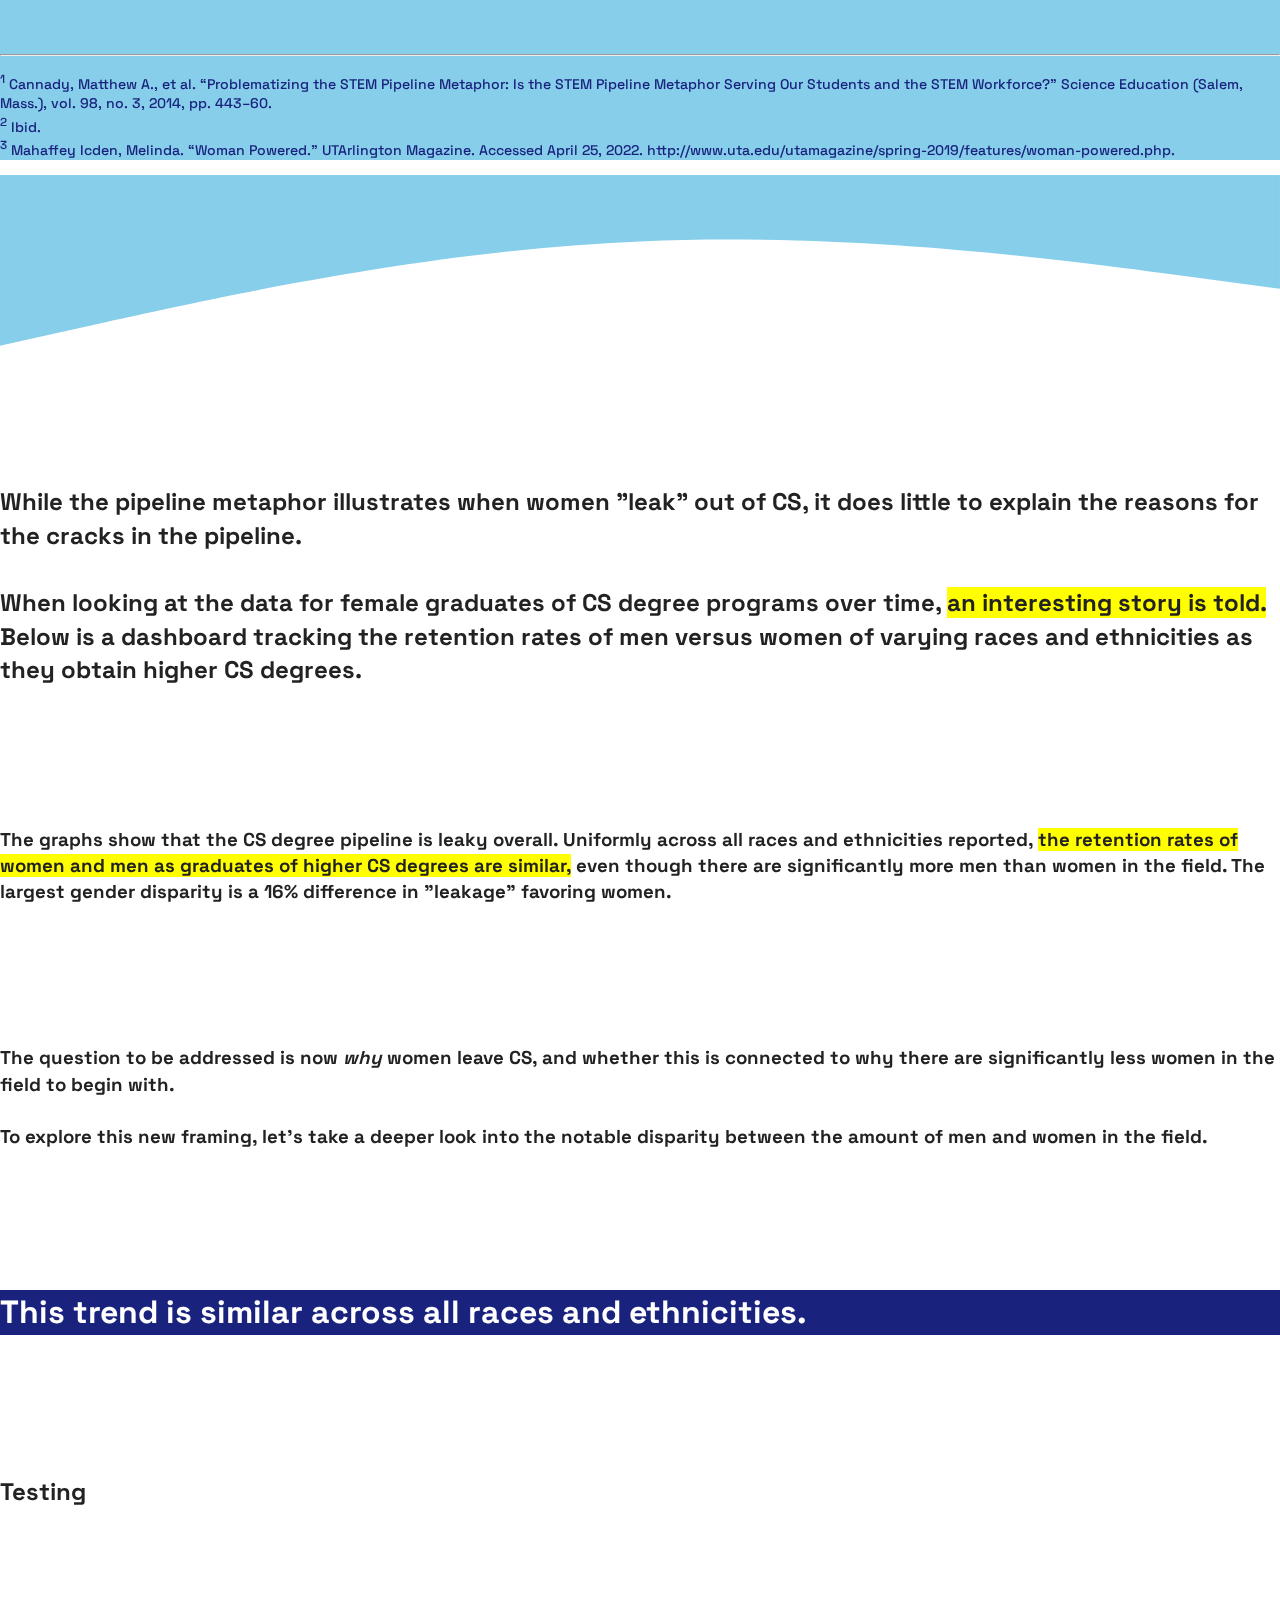
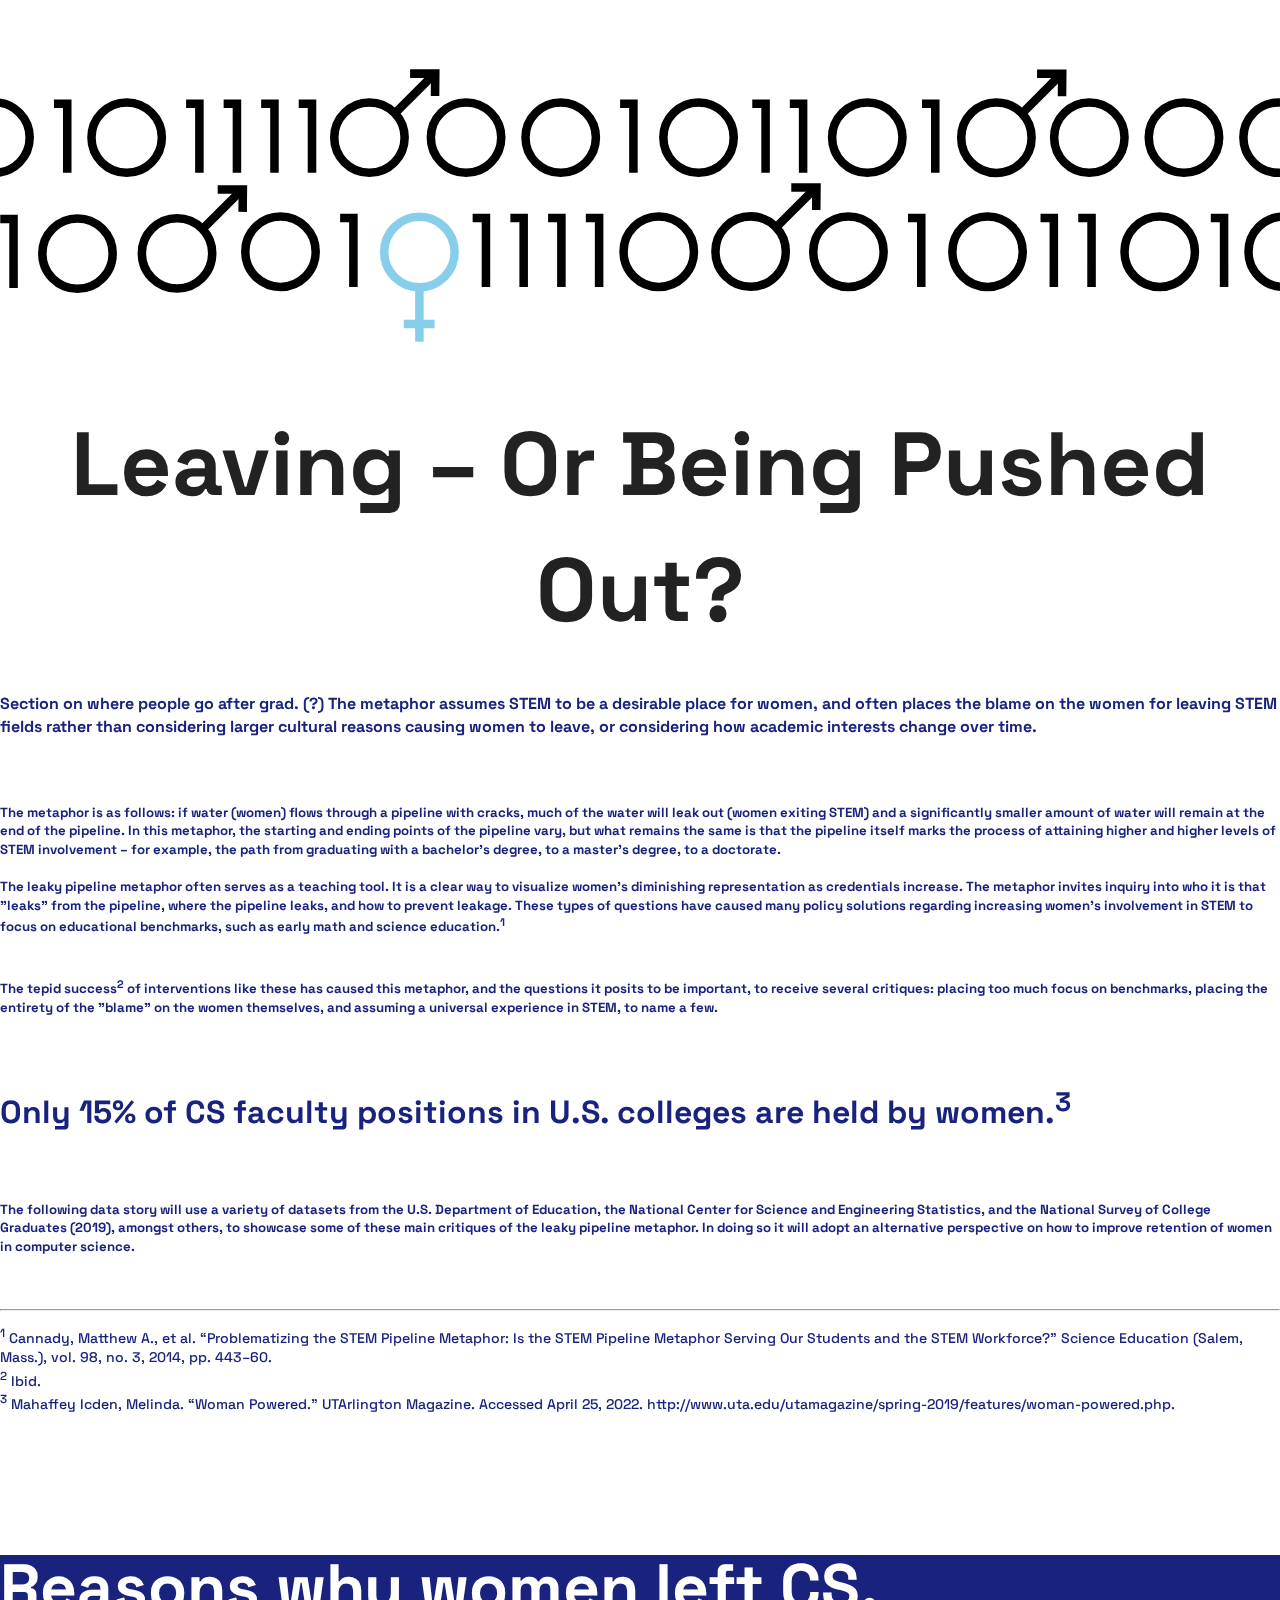
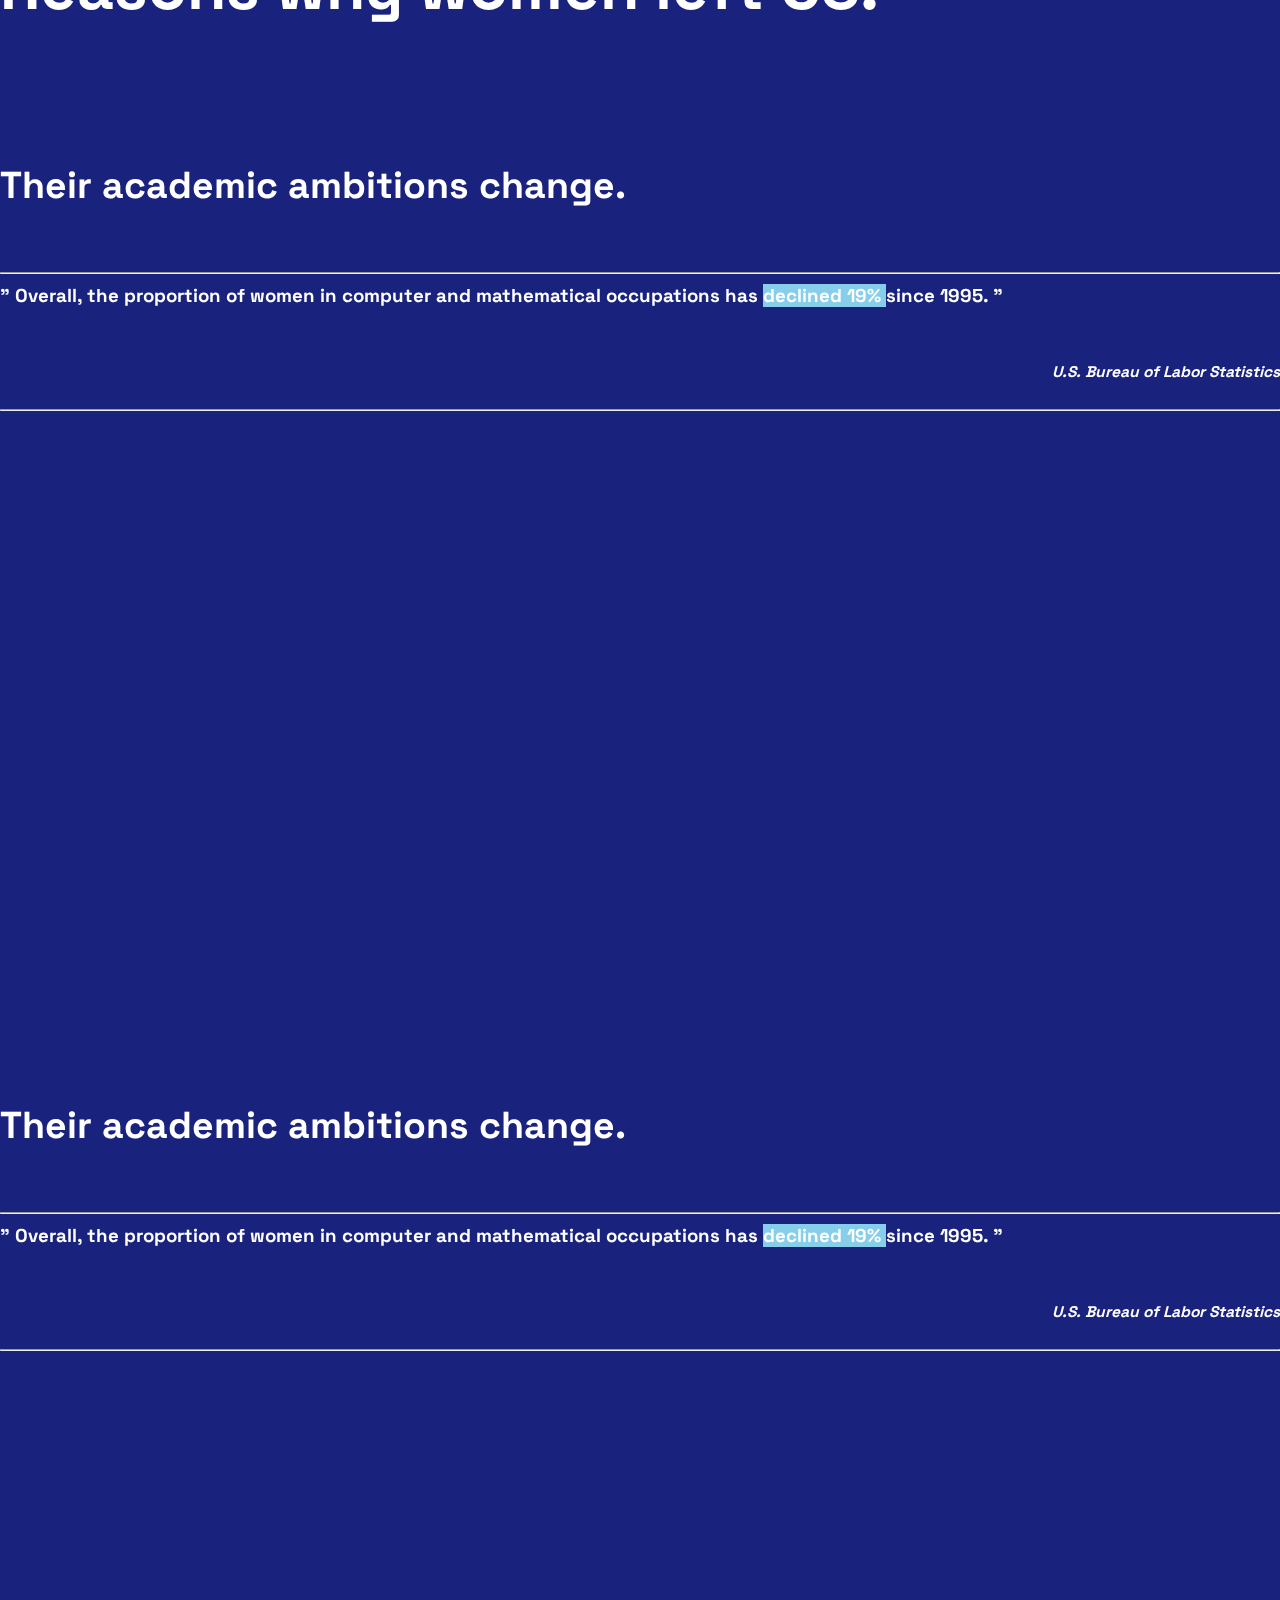
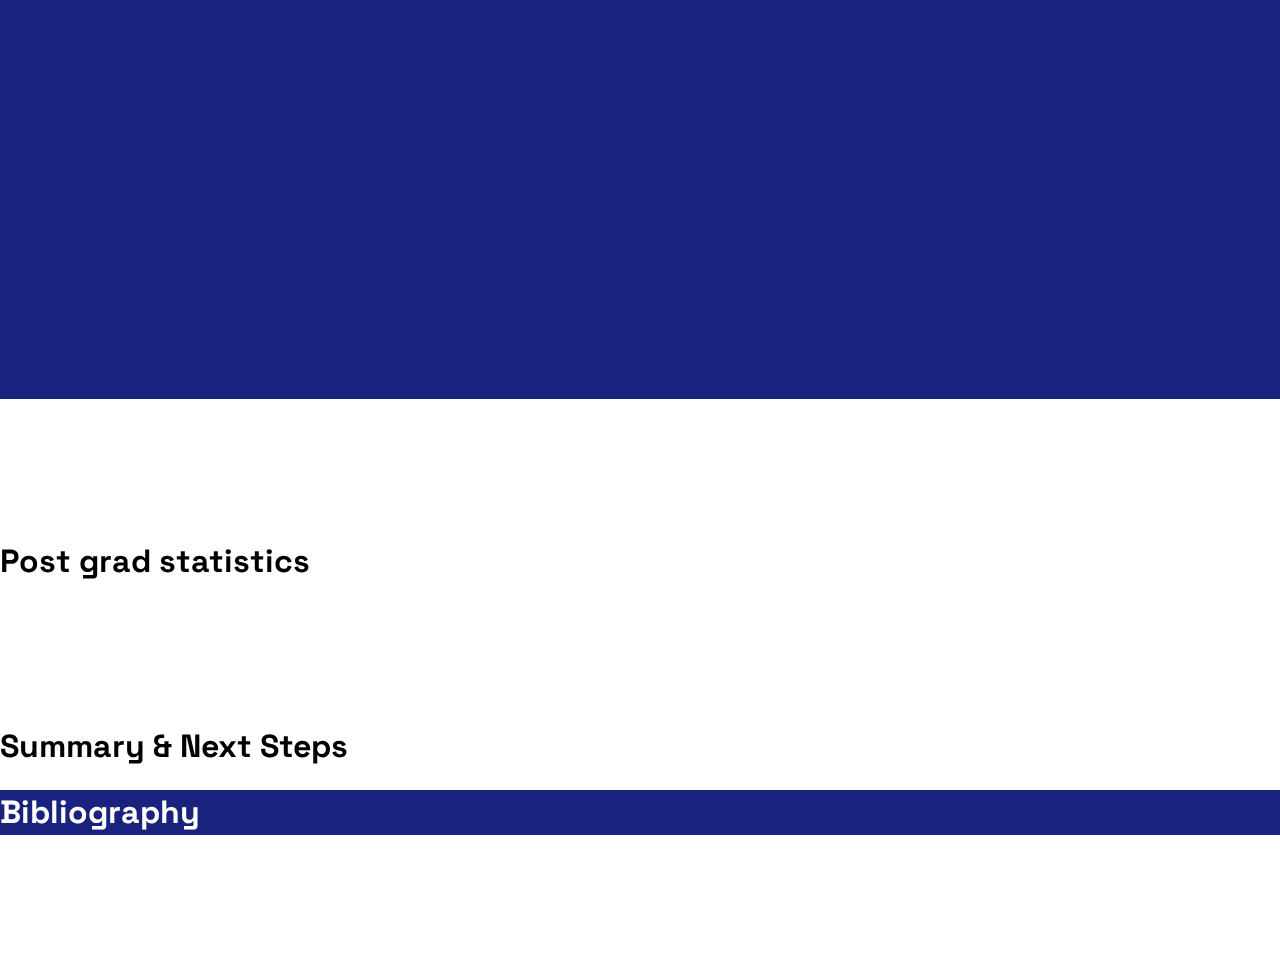
==== commit bf8c24c2: "first" ====
--- a/index.html
+++ b/index.html
@@ -16,7 +16,7 @@
     <div class="row justify-content-center fullscreen titlescreen spacerlg">
         <div class="col-xs-12 col-sm-12 col-md-12 col-lg-12 col-xl-12">
             <?xml version="1.0" encoding="UTF-8"?>
-            <svg class="enter" xmlns="http://www.w3.org/2000/svg" viewBox="0 0 1366 667">
+            <svg class="enter" style="position: absolute; z-index: 0;" xmlns="http://www.w3.org/2000/svg" viewBox="0 0 1366 667">
                 <defs>
                     <style>
                         .dt{fill:#87ceeb;}
@@ -51,25 +51,23 @@
                     </g>
                 </g>
             </svg>
-            <h1 class="intro uppercase">if Pipeline == Leaky: print(True)</h1>
-            <h1 class="introsub">A Data Story on <br> Women's Representation in Computer Science <br><br>
-            </h1>
+            <h1 class="intro ">A Story the Numbers <span style="color: skyblue">Cannot</span> Tell</h1>
+            <h1 class="introsub">A Data Story of the "Leaky Pipeline" of Women's Representation in Computer Science</h1>
             <div id="hideMeAfter5Seconds" class="drop-container"><div class="drop"></div></div>
             <h1 id="showMeAfter5Seconds" class="arrow"><a href="#down">&darr;</a></h1>
         </div>
     </div>
 
 
-    <div class="row justify-content-center spacertopxl spacerxl">
-            <div class="col-xs-12 col-sm-12 col-md-5 col-lg-5 col-xl-5">
-                <h1 id="down" class="stick spacerlg bigtext">
+    <div class="row justify-content-center">
+            <div id="down" class="col-xs-12 col-sm-12 col-md-5 col-lg-5 col-xl-5">
+                <h1 class="stick spacertopxl spacerxl bigtext">
                     There's a lot of talk about women – <i>and the lack thereof</i> – in Computer Science (CS) occupations and degree programs.
                 </h1>
             </div>
             <div class="col-1"></div>
-            <div class="col-xs-12 col-sm-12 col-md-4 col-lg-4 col-xl-4">
-
-                <h3 class="hgt spacertoplg">
+            <div class="col-xs-12 col-sm-12 col-md-4 col-lg-4 col-xl-4 spacertopxl spacerxl">
+                <h3 class="hgt">
                     <span><h1>A majority of the concern is over the fleeting representation of women in CS, especially at higher
                         degree levels.</h1></span>
                     <br>
@@ -270,7 +268,7 @@
                 Below is a dashboard tracking the retention rates of men versus women of varying
                 races and ethnicities as they obtain higher CS degrees.
             </h2>
-            <div class='tableauPlaceholder' id='viz1650920270448' style='position: relative'><noscript><a href='#'><img alt='Dashboard 1 ' src='https:&#47;&#47;public.tableau.com&#47;static&#47;images&#47;ST&#47;STEMDegrees_16504759585600&#47;Dashboard1&#47;1_rss.png' style='border: none' /></a></noscript><object class='tableauViz'  style='display:none;'><param name='host_url' value='https%3A%2F%2Fpublic.tableau.com%2F' /> <param name='embed_code_version' value='3' /> <param name='site_root' value='' /><param name='name' value='STEMDegrees_16504759585600&#47;Dashboard1' /><param name='tabs' value='no' /><param name='toolbar' value='yes' /><param name='static_image' value='https:&#47;&#47;public.tableau.com&#47;static&#47;images&#47;ST&#47;STEMDegrees_16504759585600&#47;Dashboard1&#47;1.png' /> <param name='animate_transition' value='yes' /><param name='display_static_image' value='yes' /><param name='display_spinner' value='yes' /><param name='display_overlay' value='yes' /><param name='display_count' value='yes' /><param name='language' value='en-US' /><param name='filter' value='publish=yes' /></object></div>                <script type='text/javascript'>                    var divElement = document.getElementById('viz1650920270448');                    var vizElement = divElement.getElementsByTagName('object')[0];                    if ( divElement.offsetWidth > 800 ) { vizElement.style.width='1069px';vizElement.style.height='626px';} else if ( divElement.offsetWidth > 500 ) { vizElement.style.width='1069px';vizElement.style.height='626px';} else { vizElement.style.width='100%';vizElement.style.height='727px';}                     var scriptElement = document.createElement('script');                    scriptElement.src = 'https://public.tableau.com/javascripts/api/viz_v1.js';                    vizElement.parentNode.insertBefore(scriptElement, vizElement);                </script>
+            <div class='tableauPlaceholder' id='viz1650981477729' style='position: relative'><noscript><a href='#'><img alt='Dashboard 1 ' src='https:&#47;&#47;public.tableau.com&#47;static&#47;images&#47;ST&#47;STEMDegrees_16504759585600&#47;Dashboard1&#47;1_rss.png' style='border: none' /></a></noscript><object class='tableauViz'  style='display:none;'><param name='host_url' value='https%3A%2F%2Fpublic.tableau.com%2F' /> <param name='embed_code_version' value='3' /> <param name='site_root' value='' /><param name='name' value='STEMDegrees_16504759585600&#47;Dashboard1' /><param name='tabs' value='no' /><param name='toolbar' value='yes' /><param name='static_image' value='https:&#47;&#47;public.tableau.com&#47;static&#47;images&#47;ST&#47;STEMDegrees_16504759585600&#47;Dashboard1&#47;1.png' /> <param name='animate_transition' value='yes' /><param name='display_static_image' value='yes' /><param name='display_spinner' value='yes' /><param name='display_overlay' value='yes' /><param name='display_count' value='yes' /><param name='language' value='en-US' /><param name='filter' value='publish=yes' /></object></div>                <script type='text/javascript'>                    var divElement = document.getElementById('viz1650981477729');                    var vizElement = divElement.getElementsByTagName('object')[0];                    if ( divElement.offsetWidth > 800 ) { vizElement.style.width='1069px';vizElement.style.height='667px';} else if ( divElement.offsetWidth > 500 ) { vizElement.style.width='1069px';vizElement.style.height='667px';} else { vizElement.style.width='100%';vizElement.style.height='727px';}                     var scriptElement = document.createElement('script');                    scriptElement.src = 'https://public.tableau.com/javascripts/api/viz_v1.js';                    vizElement.parentNode.insertBefore(scriptElement, vizElement);                </script>
             </div>
         <div class="col-xs-11 col-sm-11 col-md-5 col-lg-5 col-xl-5 spacertopxl spacerxl">
             <h3>
@@ -291,7 +289,7 @@
             </h3>
          </div>
         <div class="col-xs-11 col-sm-11 col-md-10 col-lg-10 col-xl-10">
-            <div class='tableauPlaceholder' loading="lazy" id='viz1650933780257' style='position: relative'><noscript><a href='#'><img alt='Dashboard 3 ' src='https:&#47;&#47;public.tableau.com&#47;static&#47;images&#47;ZC&#47;ZCPWZ636T&#47;1_rss.png' style='border: none' /></a></noscript><object class='tableauViz'  style='display:none;'><param name='host_url' value='https%3A%2F%2Fpublic.tableau.com%2F' /> <param name='embed_code_version' value='3' /> <param name='path' value='shared&#47;ZCPWZ636T' /> <param name='toolbar' value='yes' /><param name='static_image' value='https:&#47;&#47;public.tableau.com&#47;static&#47;images&#47;ZC&#47;ZCPWZ636T&#47;1.png' /> <param name='animate_transition' value='yes' /><param name='display_static_image' value='yes' /><param name='display_spinner' value='yes' /><param name='display_overlay' value='yes' /><param name='display_count' value='yes' /><param name='language' value='en-US' /><param name='filter' value='publish=yes' /></object></div>                <script type='text/javascript'>                    var divElement = document.getElementById('viz1650933780257');                    var vizElement = divElement.getElementsByTagName('object')[0];                    if ( divElement.offsetWidth > 800 ) { vizElement.style.width='1069px';vizElement.style.height='527px';} else if ( divElement.offsetWidth > 500 ) { vizElement.style.width='1069px';vizElement.style.height='527px';} else { vizElement.style.width='100%';vizElement.style.height='927px';}                     var scriptElement = document.createElement('script');                    scriptElement.src = 'https://public.tableau.com/javascripts/api/viz_v1.js';                    vizElement.parentNode.insertBefore(scriptElement, vizElement);                </script>
+            <div class='tableauPlaceholder' id='viz1650933780257' style='position: relative'><noscript><a href='#'><img alt='Dashboard 3 ' src='https:&#47;&#47;public.tableau.com&#47;static&#47;images&#47;ZC&#47;ZCPWZ636T&#47;1_rss.png' style='border: none' /></a></noscript><object class='tableauViz'  style='display:none;'><param name='host_url' value='https%3A%2F%2Fpublic.tableau.com%2F' /> <param name='embed_code_version' value='3' /> <param name='path' value='shared&#47;ZCPWZ636T' /> <param name='toolbar' value='yes' /><param name='static_image' value='https:&#47;&#47;public.tableau.com&#47;static&#47;images&#47;ZC&#47;ZCPWZ636T&#47;1.png' /> <param name='animate_transition' value='yes' /><param name='display_static_image' value='yes' /><param name='display_spinner' value='yes' /><param name='display_overlay' value='yes' /><param name='display_count' value='yes' /><param name='language' value='en-US' /><param name='filter' value='publish=yes' /></object></div>                <script type='text/javascript'>                    var divElement = document.getElementById('viz1650933780257');                    var vizElement = divElement.getElementsByTagName('object')[0];                    if ( divElement.offsetWidth > 800 ) { vizElement.style.width='1069px';vizElement.style.height='527px';} else if ( divElement.offsetWidth > 500 ) { vizElement.style.width='1069px';vizElement.style.height='527px';} else { vizElement.style.width='100%';vizElement.style.height='927px';}                     var scriptElement = document.createElement('script');                    scriptElement.src = 'https://public.tableau.com/javascripts/api/viz_v1.js';                    vizElement.parentNode.insertBefore(scriptElement, vizElement);                </script>
         </div>
     </div>
 
@@ -299,10 +297,225 @@
         <div class="col-xs-11 col-sm-11 col-md-10 col-lg-10 col-xl-10">
             <h1 class="spacertopxl spacerxl" style="color: white;">
                 This trend is similar across all races and ethnicities.
-                <a href="pagetwo.html">link here</a>
-            </h1>
-        </div>
-    </div>
-
+            </h1>
+        </div>
+    </div>
+
+    <div class="row justify-content-center spacertopxl">
+        <div class="col-10">
+            <div class='tableauPlaceholder' id='viz1650981259677' style='position: relative'><noscript><a href='#'><img alt='Race and Ethnicity Visualizations ' src='https:&#47;&#47;public.tableau.com&#47;static&#47;images&#47;CS&#47;CSDegreeStory&#47;Story1&#47;1_rss.png' style='border: none' /></a></noscript><object class='tableauViz'  style='display:none;'><param name='host_url' value='https%3A%2F%2Fpublic.tableau.com%2F' /> <param name='embed_code_version' value='3' /> <param name='site_root' value='' /><param name='name' value='CSDegreeStory&#47;Story1' /><param name='tabs' value='no' /><param name='toolbar' value='yes' /><param name='static_image' value='https:&#47;&#47;public.tableau.com&#47;static&#47;images&#47;CS&#47;CSDegreeStory&#47;Story1&#47;1.png' /> <param name='animate_transition' value='yes' /><param name='display_static_image' value='yes' /><param name='display_spinner' value='yes' /><param name='display_overlay' value='yes' /><param name='display_count' value='yes' /><param name='language' value='en-US' /><param name='filter' value='publish=yes' /></object></div>                <script type='text/javascript'>                    var divElement = document.getElementById('viz1650981259677');                    var vizElement = divElement.getElementsByTagName('object')[0];                    vizElement.style.width='1065px';vizElement.style.height='607px';                    var scriptElement = document.createElement('script');                    scriptElement.src = 'https://public.tableau.com/javascripts/api/viz_v1.js';                    vizElement.parentNode.insertBefore(scriptElement, vizElement);                </script>
+            <h2 class="spacertopxl">
+                Testing
+            </h2>
+        </div>
+    </div>
+
+    <div class="row justify-content-center spacertopxl spacerxl">
+        <svg xmlns="http://www.w3.org/2000/svg" xmlns:xlink="http://www.w3.org/1999/xlink" viewBox="0 0 1349 324">
+            <defs>
+                <style>
+                    .e,.f,.g{fill:none;}
+                    .h{clip-path:url(#d);}
+                    .f{stroke: #87ceeb;}
+                    .f,.g{stroke-miterlimit:10;stroke-width:9px;}
+                    .g{stroke: #000000;}</style>
+                <clipPath id="d">
+                    <rect class="e" width="1349" height="324"/></clipPath></defs><g id="a"/>
+            <g id="b">
+                <g id="c">
+                    <g class="h">
+                        <g>
+                            <g>
+                                <circle class="f" cx="442.02" cy="213.97" r="37.09"/>
+                                <line class="f" x1="442.02" y1="251.06" x2="442.02" y2="308.49"/>
+                                <line class="f" x1="458.05" y1="289.82" x2="425.51" y2="289.82"/>
+                            </g>
+                            <polyline class="g" points="70.86 130.45 70.86 57.71 56.85 57.71"/>
+                            <g>
+                                <circle class="g" cx="389.37" cy="93.4" r="37.09"/>
+                                <line class="g" x1="456.39" y1="27.69" x2="415.78" y2="68.29"/>
+                                <polyline class="g" points="458.52 49.61 458.74 25.96 432.21 25.96"/>
+                            </g>
+                            <circle class="g" cx="-5.79" cy="93.37" r="37.09"/>
+                            <polyline class="g" points="210.15 130.45 210.15 57.71 196.14 57.71"/>
+                            <circle class="g" cx="133.5" cy="93.37" r="37.09"/>
+                            <polyline class="g" points="249.71 130.45 249.71 57.71 235.7 57.71"/>
+                            <polyline class="g" points="289.27 130.45 289.27 57.71 275.26 57.71"/>
+                            <polyline class="g" points="328.83 130.45 328.83 57.71 314.82 57.71"/>
+                            <circle class="g" cx="491.2" cy="93.37" r="37.09"/>
+                            <circle class="g" cx="590.93" cy="93.37" r="37.09"/>
+                            <polyline class="g" points="667.58 130.45 667.58 57.71 653.57 57.71"/>
+                            <circle class="g" cx="736.22" cy="93.37" r="37.09"/>
+                            <polyline class="g" points="846.43 130.45 846.43 57.71 832.42 57.71"/>
+                            <circle class="g" cx="914.07" cy="93.37" r="37.09"/>
+                            <polyline class="g" points="806.87 130.45 806.87 57.71 792.85 57.71"/>
+                            <polyline class="g" points="985.72 130.45 985.72 57.71 971.71 57.71"/>
+                            <circle class="g" cx="1148.08" cy="93.37" r="37.09"/>
+                            <circle class="g" cx="1247.81" cy="93.37" r="37.09"/>
+                            <circle class="g" cx="1347.54" cy="93.37" r="37.09"/>
+                            <polyline class="g" points="372.47 250.75 372.47 178.01 358.46 178.01"/>
+                            <circle class="g" cx="295.62" cy="213.66" r="37.09"/>
+                            <polyline class="g" points="512.15 250.75 512.15 178.01 498.14 178.01"/>
+                            <polyline class="g" points="551.91 250.75 551.91 178.01 537.9 178.01"/>
+                            <polyline class="g" points="591.67 250.75 591.67 178.01 577.66 178.01"/>
+                            <polyline class="g" points="631.43 250.75 631.43 178.01 617.42 178.01"/>
+                            <circle class="g" cx="694.27" cy="213.66" r="37.09"/>
+                            <circle class="g" cx="894.2" cy="213.66" r="37.09"/>
+                            <polyline class="g" points="970.97 250.75 970.97 178.01 956.96 178.01"/>
+                            <circle class="g" cx="1040.81" cy="213.66" r="37.09"/>
+                            <polyline class="g" points="1150.42 250.75 1150.42 178.01 1136.4 178.01"/>
+                            <circle class="g" cx="1222.25" cy="213.66" r="37.09"/>
+                            <polyline class="g" points="1110.66 250.75 1110.66 178.01 1096.64 178.01"/>
+                            <polyline class="g" points="1290.1 250.75 1290.1 178.01 1276.09 178.01"/>
+                            <circle class="g" cx="1352.94" cy="213.66" r="37.09"/>
+                            <circle class="g" cx="81.69" cy="215.66" r="37.09"/>
+                            <g>
+                                <circle class="g" cx="791.11" cy="213.5" r="37.09"/>
+                                <line class="g" x1="858.13" y1="147.79" x2="817.53" y2="188.39"/>
+                                <polyline class="g" points="860.27 169.71 860.49 146.06 833.96 146.06"/>
+                            </g><g><circle class="g" cx="1050.15" cy="93.52" r="37.09"/>
+                            <line class="g" x1="1117.17" y1="27.81" x2="1076.57" y2="68.42"/>
+                            <polyline class="g" points="1119.3 49.73 1119.52 26.08 1092.99 26.08"/>
+                        </g>
+                            <g>
+                                <circle class="g" cx="186.59" cy="215.43" r="37.09"/>
+                                <line class="g" x1="253.61" y1="149.72" x2="213" y2="190.32"/>
+                                <polyline class="g" points="255.74 171.64 255.96 147.99 229.43 147.99"/>
+                            </g>
+                            <polyline class="g" points="14.27 251.82 14.27 179.08 .26 179.08"/>
+                        </g>
+                    </g>
+                </g>
+            </g>
+        </svg>
+        <div class="col-xs-11 col-sm-11 col-md-10 col-lg-10 col-xl-10">
+            <h1 style="text-align: center;" class="spacertoplg">
+                <span style="font-size: 7vw;">Leaving – Or Being Pushed Out?</span>
+            </h1>
+        </div>
+        <div style="color: rgb(25,35,125);" class="col-xs-11 col-sm-11 col-md-5 col-lg-5 col-xl-5">
+            <h4 class="spacertoplg">
+                <b>Section on where people go after grad. (?)
+                    The metaphor assumes STEM to be a desirable place for women,
+                    and often places the blame on the women for leaving STEM fields rather than considering larger cultural
+                    reasons causing women to leave, or considering how academic interests change over time.
+                </b>
+            </h4>
+            <br>
+            <h5>
+                The metaphor is as follows: if water (women) flows through a pipeline with cracks,
+                much of the water will leak out (women exiting STEM) and a significantly smaller amount of
+                water will remain at the end of the pipeline. In this metaphor, the starting and ending
+                points of the pipeline vary, but what remains the same is that the pipeline itself marks the
+                process of attaining higher and higher levels of STEM involvement – for example, the path from
+                graduating with a bachelor's degree, to a master's degree, to a doctorate.
+                <br><br>
+                The leaky pipeline metaphor often serves as a teaching tool. It is a clear way to visualize women's
+                diminishing representation as credentials increase.
+                The metaphor invites inquiry into who it is that "leaks" from the pipeline, where the pipeline leaks,
+                and how to prevent leakage. These types of questions have caused many policy solutions regarding
+                increasing women's involvement in STEM to focus on educational benchmarks, such as early math
+                and science education.<sup>1</sup>
+            </h5>
+        </div>
+        <div style="color: rgb(25,35,125);" class="col-xs-11 col-sm-11 col-md-5 col-lg-5 col-xl-5">
+            <h5 class="spacertoplg">
+                The tepid success<sup>2</sup> of interventions like these
+                has caused this metaphor, and the questions it posits to be important, to receive several
+                critiques: placing too much focus on benchmarks, placing
+                the entirety of the "blame" on the women themselves, and assuming a universal experience in STEM,
+                to name a few.
+            </h5>
+            <br>
+            <h1>
+                <b>Only 15% of CS faculty positions in U.S. colleges are held by women.<sup>3</sup></b>
+            </h1>
+            <br>
+            <h5>
+                The following data story will use a variety of datasets from the U.S. Department of Education, the
+                National Center for Science and Engineering Statistics, and the National Survey of College Graduates
+                (2019), amongst others, to showcase some of these main critiques of the leaky pipeline metaphor. In doing
+                so it will adopt an alternative perspective on how to improve retention of women in computer science.
+            </h5>
+            <br>
+            <hr>
+            <p class="footnote">
+                <sup>1</sup> Cannady, Matthew A., et al. “Problematizing the STEM Pipeline Metaphor: Is the STEM
+                Pipeline Metaphor Serving Our Students and the STEM Workforce?” Science Education (Salem, Mass.),
+                vol. 98, no. 3, 2014, pp. 443–60.
+                <br>
+                <sup>2</sup> Ibid.
+                <br>
+                <sup>3</sup> Mahaffey Icden, Melinda. “Woman Powered.” UTArlington Magazine. Accessed April 25, 2022.
+                http://www.uta.edu/utamagazine/spring-2019/features/woman-powered.php.
+                <br>
+            </p>
+        </div>
+    </div>
+
+    <div class="row justify-content-center titlescreen" style="color: white">
+        <div class="col-xs-12 col-sm-12 col-md-4 col-lg-4 col-xl-4">
+            <h1 class="stick bigtext spacertopxl spacerxl">
+                Reasons why women left CS.
+            </h1>
+        </div>
+        <div class="col-1"></div>
+        <div class="col-xs-12 col-sm-12 col-md-5 col-lg-5 col-xl-5 spacertopxl spacerxl">
+
+            <h3 class="hgt spacertoplg">
+                <span>
+                    <h1>Their academic ambitions change.
+                    </h1>
+                </span>
+                <br>
+                <hr>
+                "
+                Overall, the proportion of women in computer and mathematical occupations has
+                <span style="background-color: skyblue"> declined 19% </span> since 1995.
+                "
+                <br><br>
+                <span style="text-align: right;"><h5><i>U.S. Bureau of Labor Statistics</i></h5></span>
+                <hr>
+            </h3>
+
+            <h3 class="hgt spacertoplg">
+                <span>
+                    <h1>Their academic ambitions change.
+                    </h1>
+                </span>
+                <br>
+                <hr>
+                "
+                Overall, the proportion of women in computer and mathematical occupations has
+                <span style="background-color: skyblue"> declined 19% </span> since 1995.
+                "
+                <br><br>
+                <span style="text-align: right;"><h5><i>U.S. Bureau of Labor Statistics</i></h5></span>
+                <hr>
+            </h3>
+
+        </div>
+    </div>
+    <div class="row justify-content-center">
+        <div class="col-xs-11 col-sm-11 col-md-10 col-lg-10 col-xl-10 spacertopxl">
+            <h1 style="color: black;">
+                Post grad statistics
+            </h1>
+        </div>
+    </div>
+    <div class="row justify-content-center">
+        <div class="col-xs-11 col-sm-11 col-md-10 col-lg-10 col-xl-10 spacertopxl">
+            <h1 style="color: black;">
+                Summary & Next Steps
+            </h1>
+        </div>
+    </div>
+    <div class="row justify-content-center titlescreen">
+        <div class="col-xs-11 col-sm-11 col-md-10 col-lg-10 col-xl-10 spacerxl">
+            <h1 style="color: white;">
+                Bibliography
+            </h1>
+        </div>
+    </div>
 </body>
 </html>--- a/main.css
+++ b/main.css
@@ -91,24 +91,26 @@
 
 .intro, .introsub{
     color: white;
-    position: absolute;
-    height: 1em;
+    /*position: absolute;*/
+    /*height: 1em;*/
     z-index: 2;
-    margin: auto;
     text-align: center;
     opacity: 0;
     animation: appear 2s 3.5s forwards;
 }
 
 .intro {
-    top: -2.6em; left: 0; right: 0; bottom: 0;
-    font-size: 5.5vw;
+    padding: 2.3em 1em 1em;
+    font-size: 7vw;
     font-weight: 700;
 }
 
 .introsub {
-    top: -0.1em; left: 0; right: 0; bottom: 0;
+    padding-left: 1em;
+    padding-right: 1em;
+    padding-bottom: 1em;
     font-size: 3.2vw;
+    line-height: 3vw;
     font-weight: 500;
 }
 
@@ -117,6 +119,7 @@
     text-align: center;
     opacity: 0;
     font-size: 4vw;
+    z-index: 4;
 }
 
 .enter {
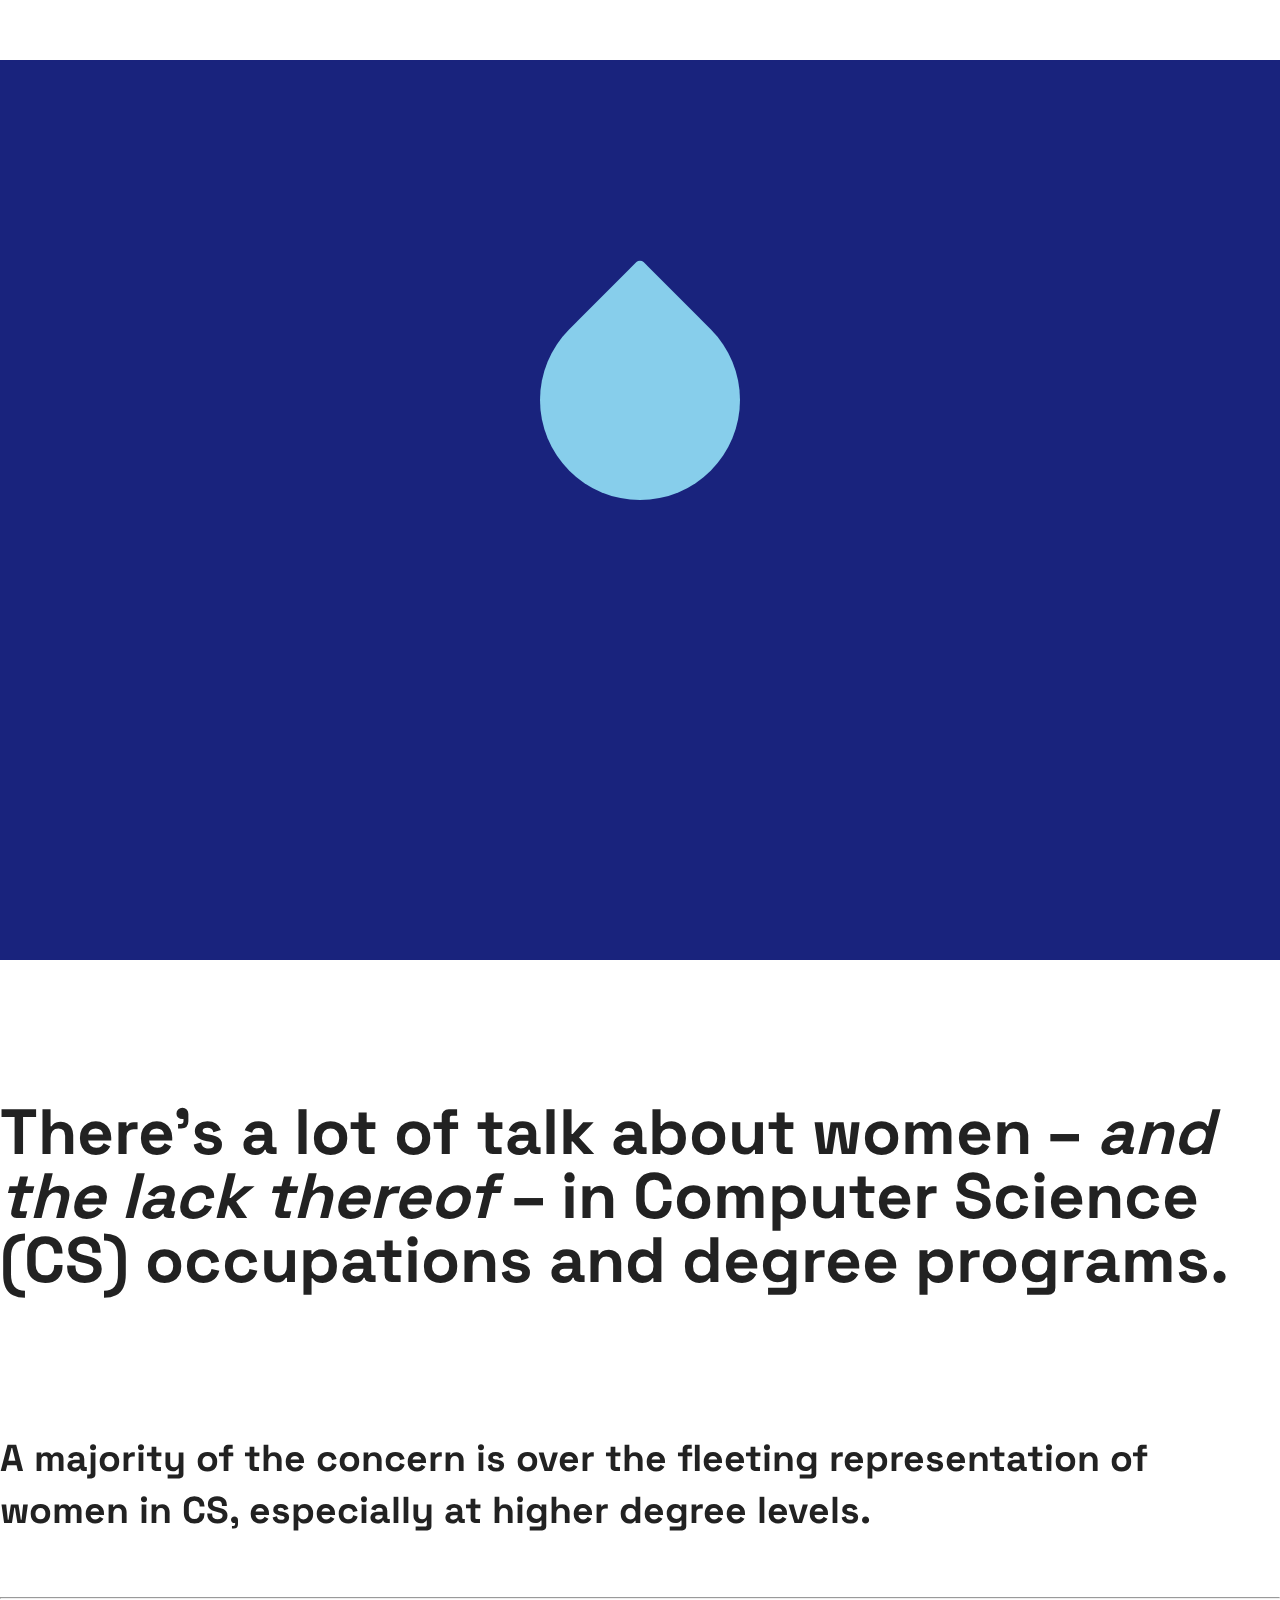
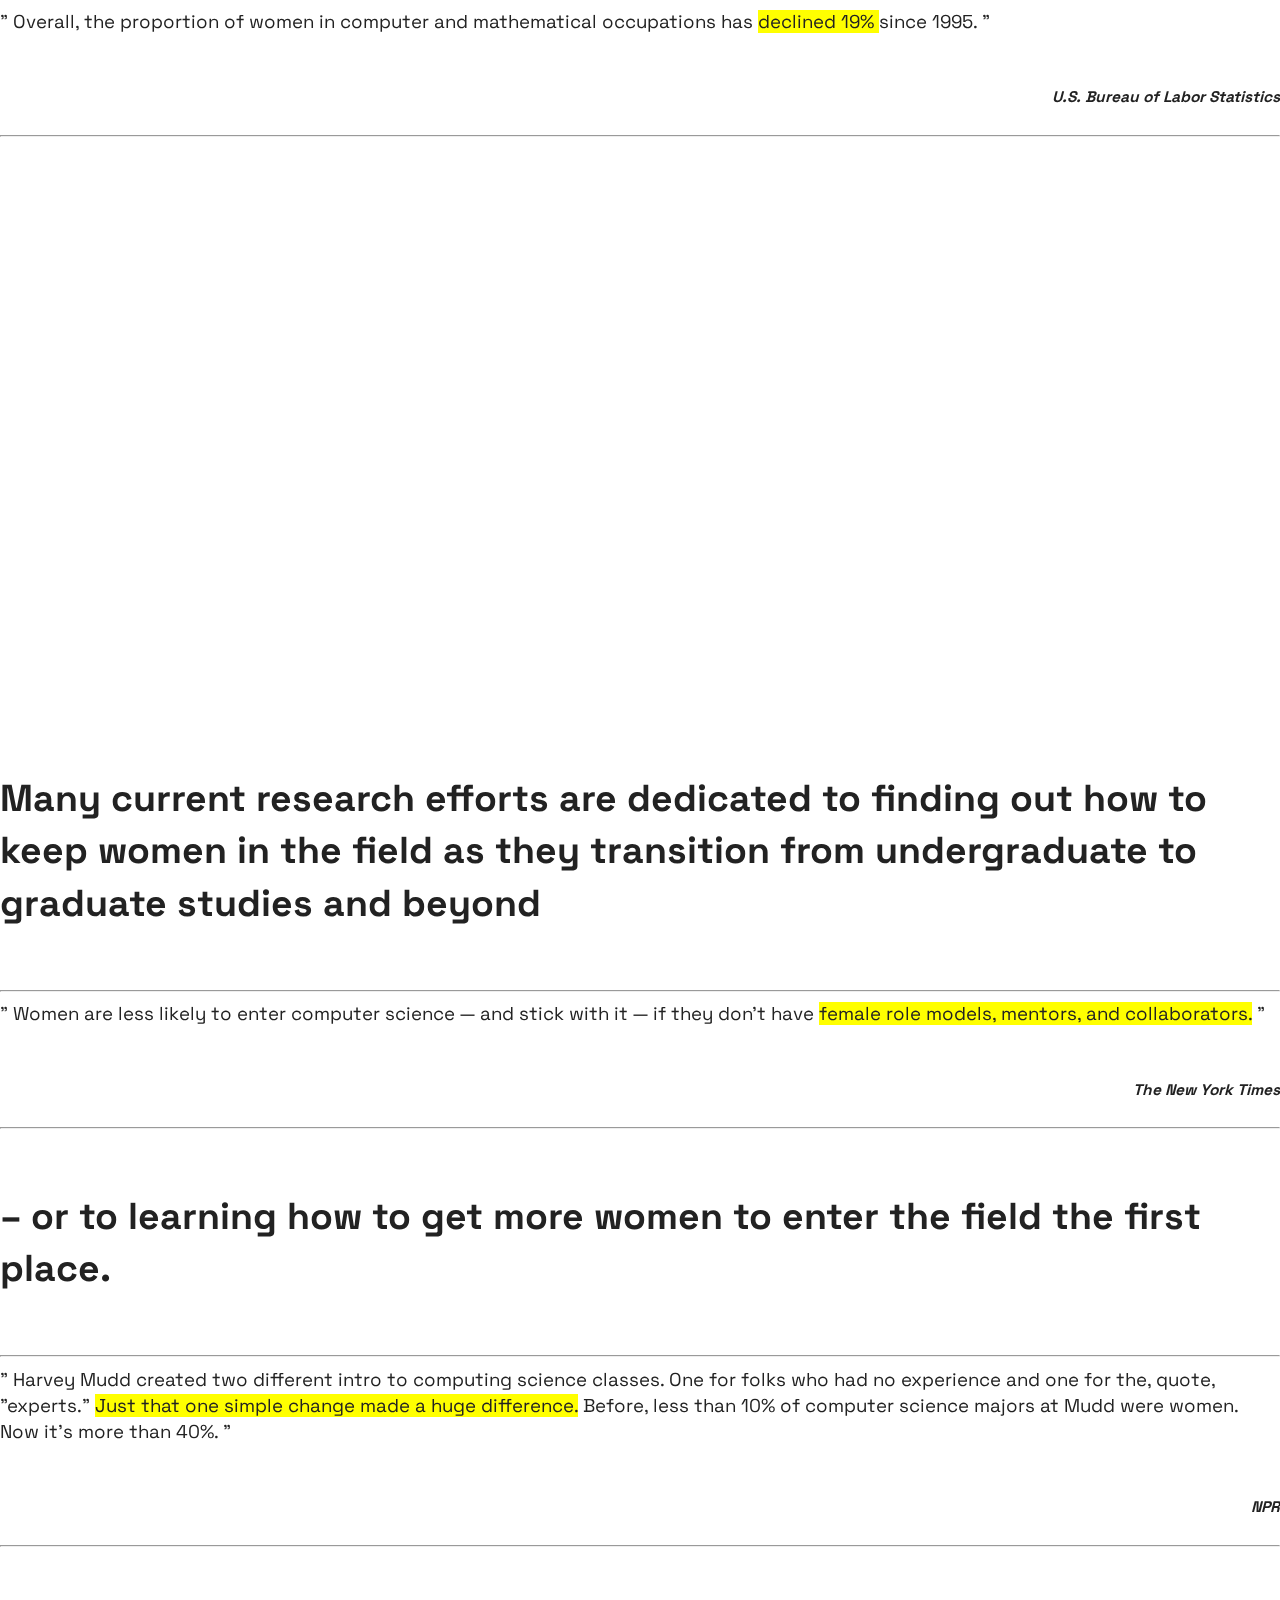
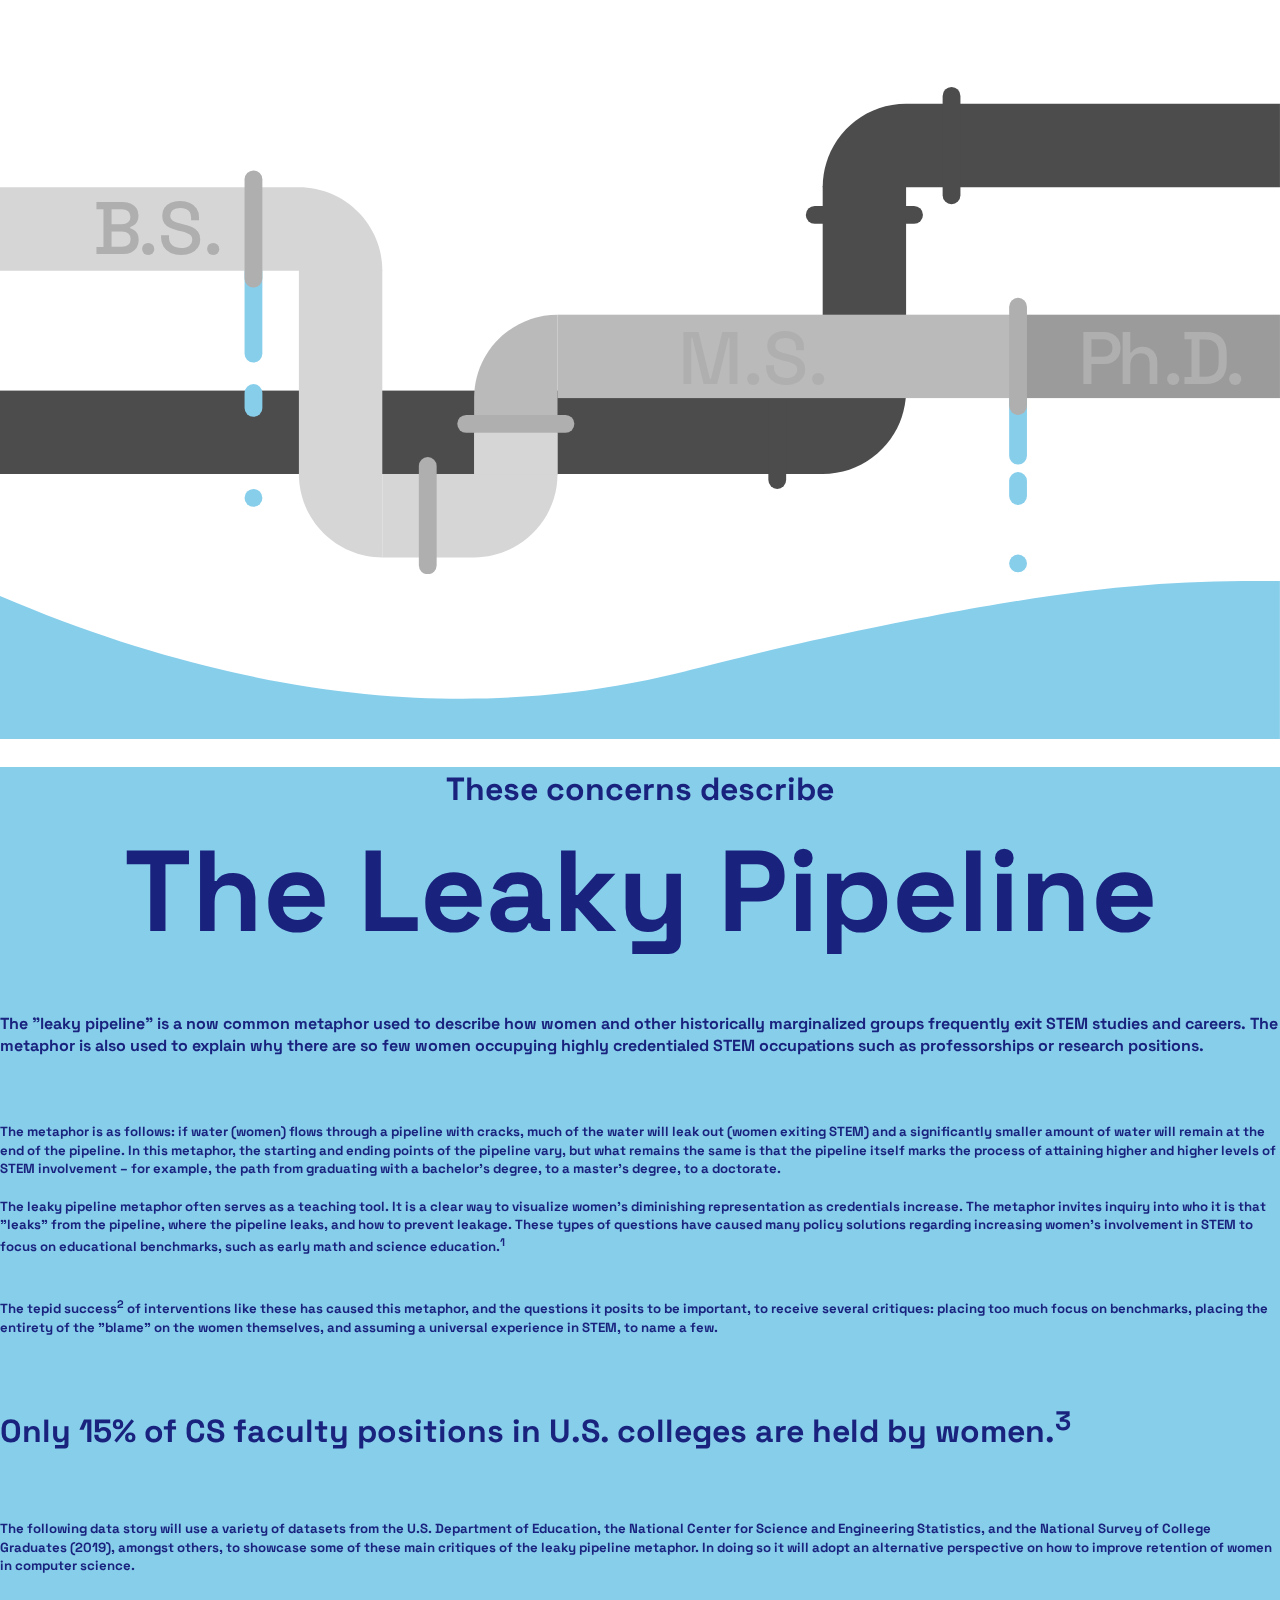
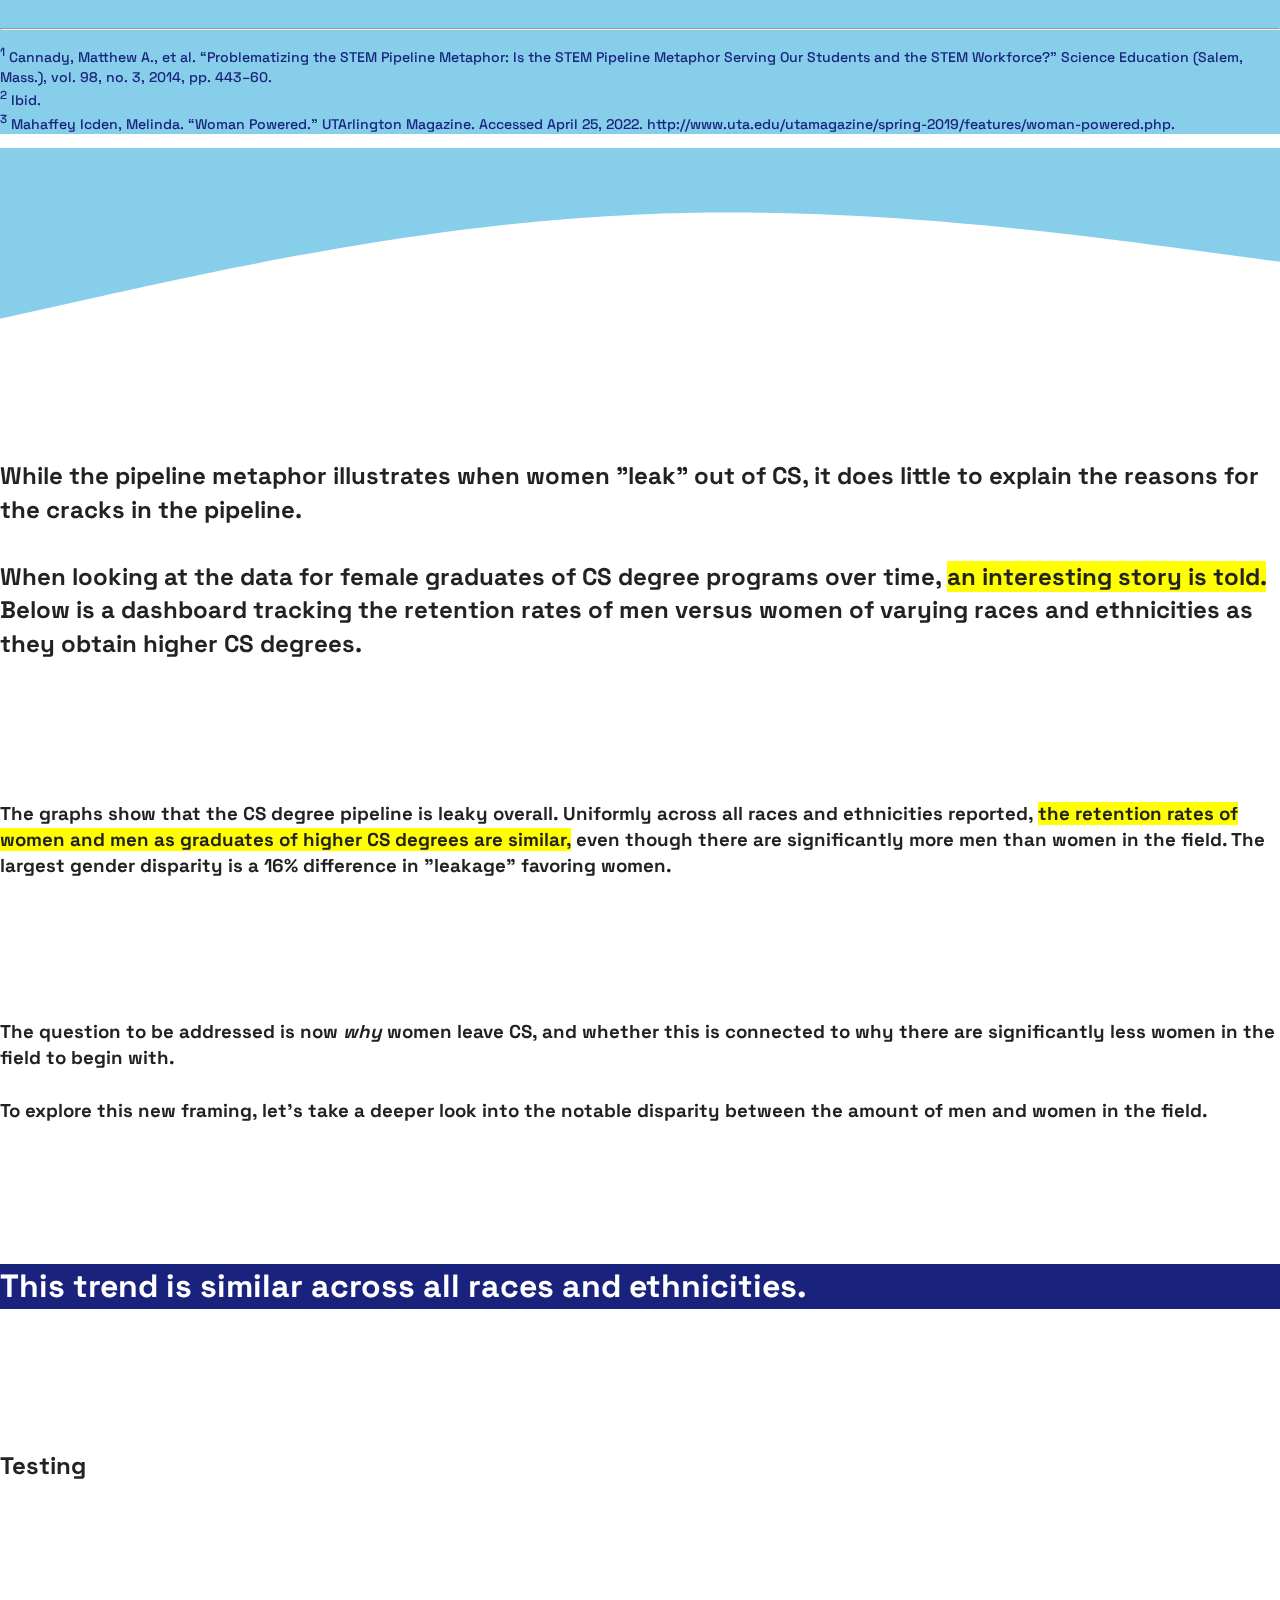
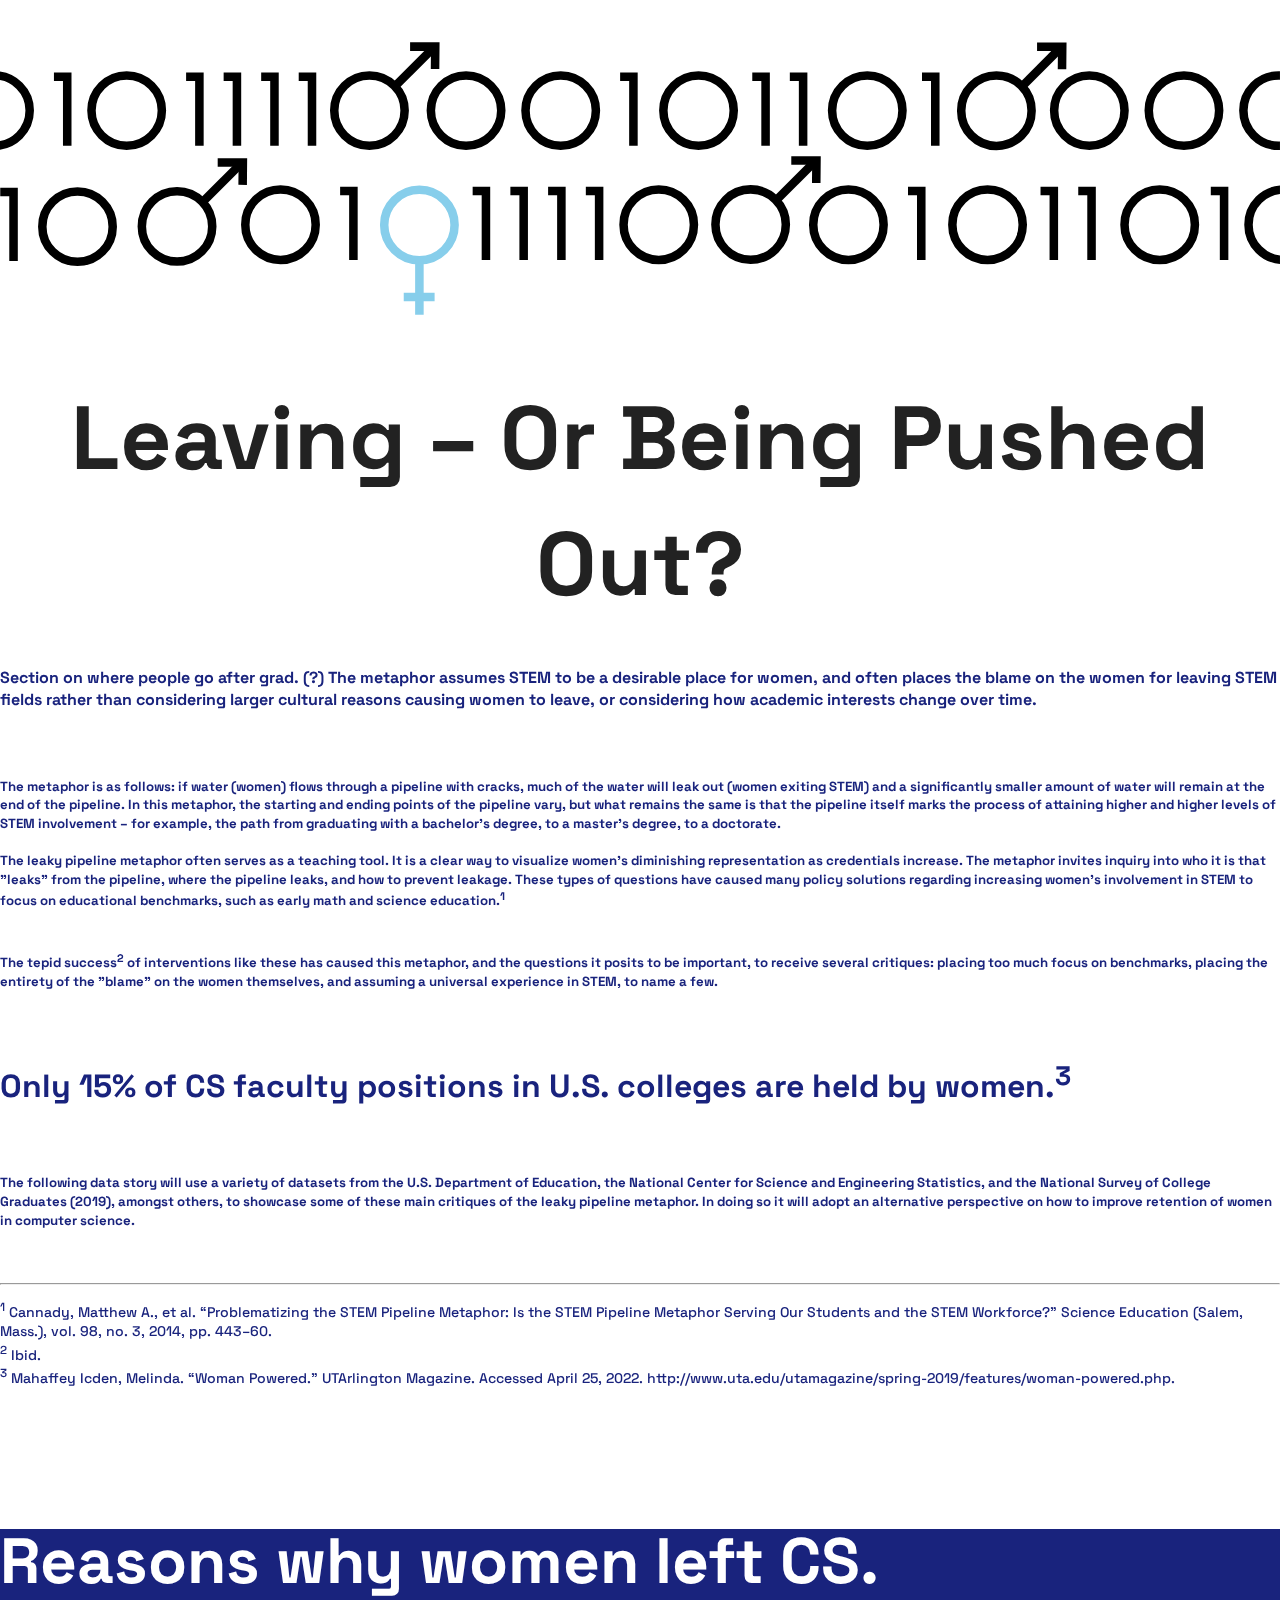
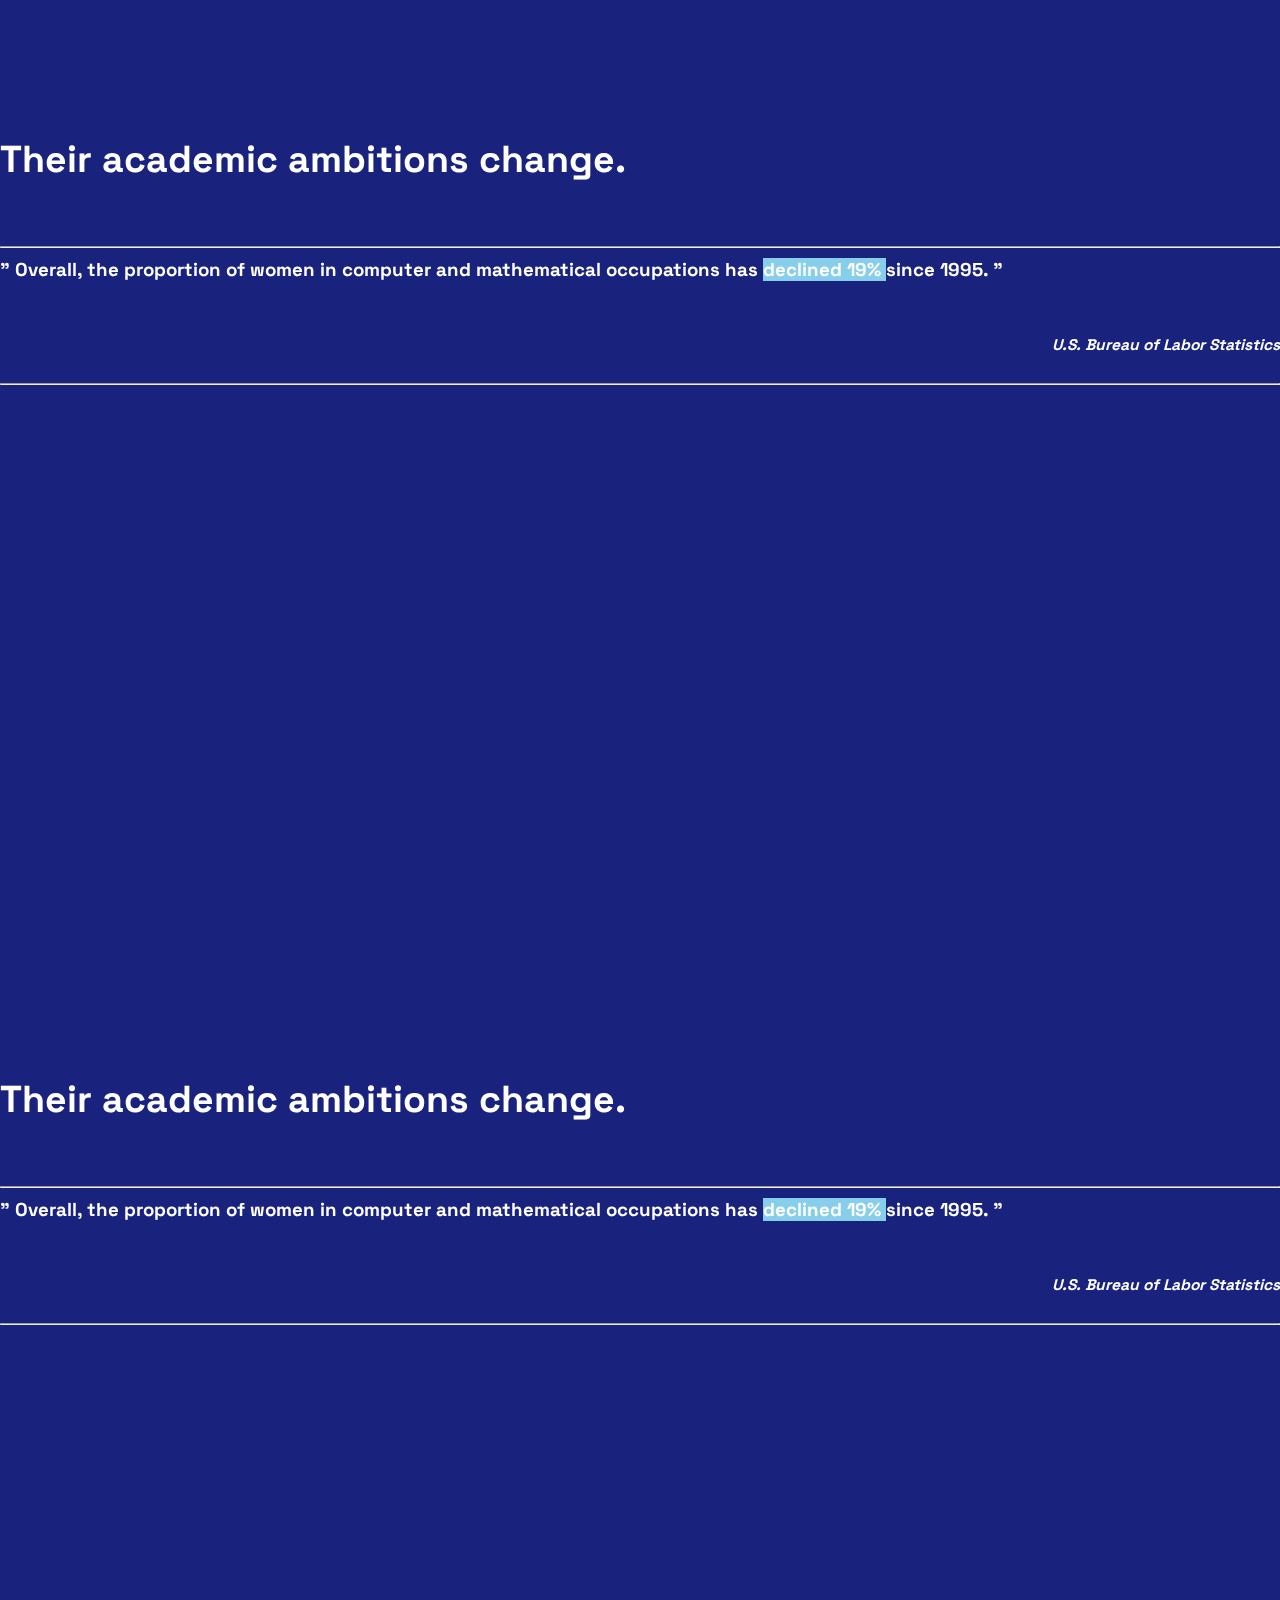
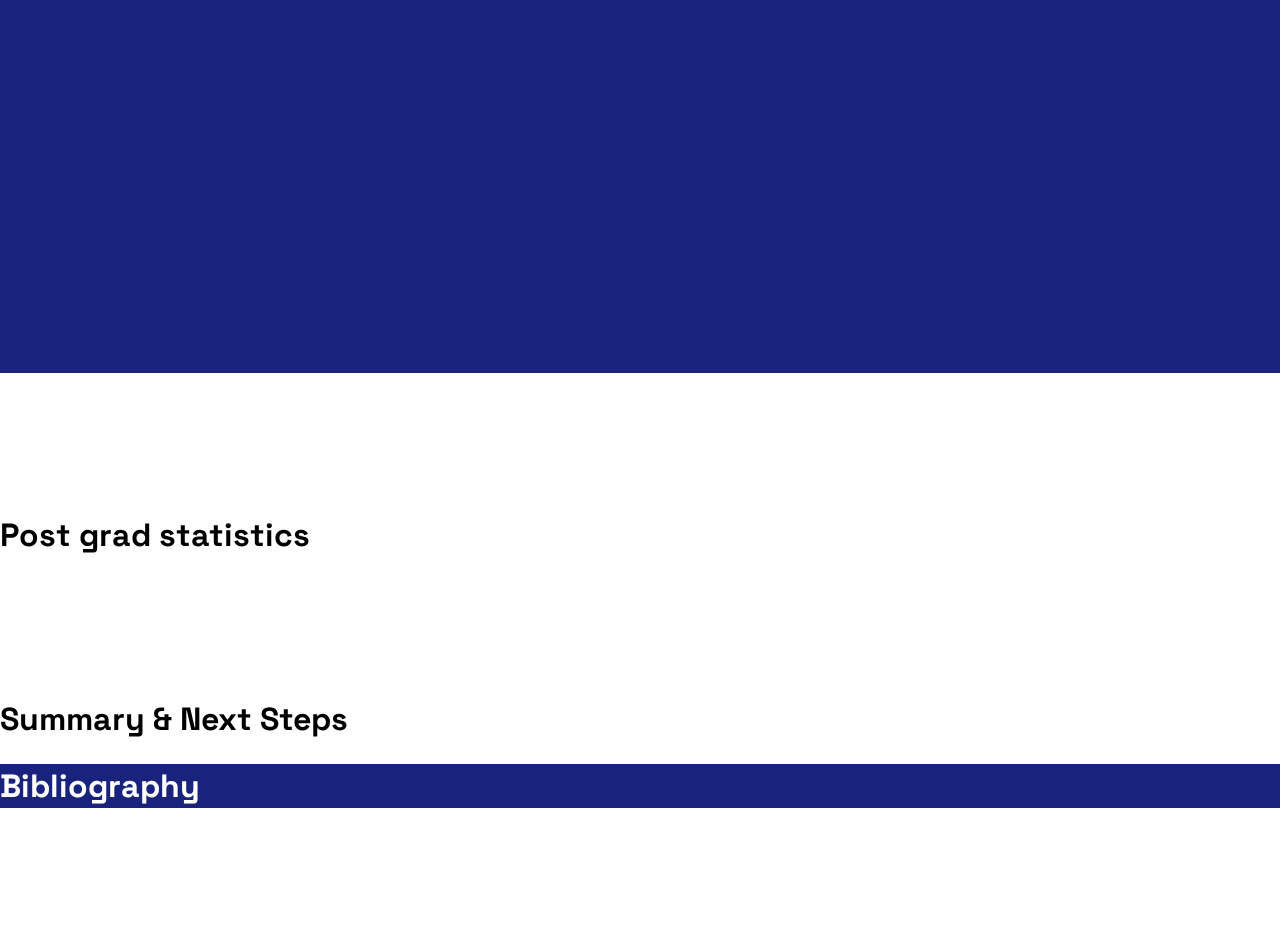
==== commit a93498df: "added visualizations" ====
--- a/index.html
+++ b/index.html
@@ -52,7 +52,11 @@
                 </g>
             </svg>
             <h1 class="intro ">A Story the Numbers <span style="color: skyblue">Cannot</span> Tell</h1>
-            <h1 class="introsub">A Data Story of the "Leaky Pipeline" of Women's Representation in Computer Science</h1>
+            <h1 class="introsub">
+                Assessing the Ability of the <br>
+                “Leaky Pipeline” Metaphor to Model <br>
+                Women’s Experiences in Computer Science
+            </h1>
             <div id="hideMeAfter5Seconds" class="drop-container"><div class="drop"></div></div>
             <h1 id="showMeAfter5Seconds" class="arrow"><a href="#down">&darr;</a></h1>
         </div>
@@ -67,7 +71,7 @@
             </div>
             <div class="col-1"></div>
             <div class="col-xs-12 col-sm-12 col-md-4 col-lg-4 col-xl-4 spacertopxl spacerxl">
-                <h3 class="hgt">
+                <h3 class="hgt light">
                     <span><h1>A majority of the concern is over the fleeting representation of women in CS, especially at higher
                         degree levels.</h1></span>
                     <br>
@@ -81,7 +85,7 @@
                     <hr>
                 </h3>
 
-                <h3 class="spacertoplg">
+                <h3 class="spacertoplg light">
                     <span><h1>Many current research efforts are dedicated to finding out how to keep women in the field
                         as they transition from undergraduate to graduate studies and beyond</h1></span>
                     <br>
@@ -268,7 +272,7 @@
                 Below is a dashboard tracking the retention rates of men versus women of varying
                 races and ethnicities as they obtain higher CS degrees.
             </h2>
-            <div class='tableauPlaceholder' id='viz1650981477729' style='position: relative'><noscript><a href='#'><img alt='Dashboard 1 ' src='https:&#47;&#47;public.tableau.com&#47;static&#47;images&#47;ST&#47;STEMDegrees_16504759585600&#47;Dashboard1&#47;1_rss.png' style='border: none' /></a></noscript><object class='tableauViz'  style='display:none;'><param name='host_url' value='https%3A%2F%2Fpublic.tableau.com%2F' /> <param name='embed_code_version' value='3' /> <param name='site_root' value='' /><param name='name' value='STEMDegrees_16504759585600&#47;Dashboard1' /><param name='tabs' value='no' /><param name='toolbar' value='yes' /><param name='static_image' value='https:&#47;&#47;public.tableau.com&#47;static&#47;images&#47;ST&#47;STEMDegrees_16504759585600&#47;Dashboard1&#47;1.png' /> <param name='animate_transition' value='yes' /><param name='display_static_image' value='yes' /><param name='display_spinner' value='yes' /><param name='display_overlay' value='yes' /><param name='display_count' value='yes' /><param name='language' value='en-US' /><param name='filter' value='publish=yes' /></object></div>                <script type='text/javascript'>                    var divElement = document.getElementById('viz1650981477729');                    var vizElement = divElement.getElementsByTagName('object')[0];                    if ( divElement.offsetWidth > 800 ) { vizElement.style.width='1069px';vizElement.style.height='667px';} else if ( divElement.offsetWidth > 500 ) { vizElement.style.width='1069px';vizElement.style.height='667px';} else { vizElement.style.width='100%';vizElement.style.height='727px';}                     var scriptElement = document.createElement('script');                    scriptElement.src = 'https://public.tableau.com/javascripts/api/viz_v1.js';                    vizElement.parentNode.insertBefore(scriptElement, vizElement);                </script>
+            <div class='tableauPlaceholder' id='viz1651036014395' style='position: relative'><noscript><a href='#'><img alt='Leaky Pipeline Dash ' src='https:&#47;&#47;public.tableau.com&#47;static&#47;images&#47;ST&#47;STEMDegrees_16504759585600&#47;LeakyPipelineDash&#47;1_rss.png' style='border: none' /></a></noscript><object class='tableauViz'  style='display:none;'><param name='host_url' value='https%3A%2F%2Fpublic.tableau.com%2F' /> <param name='embed_code_version' value='3' /> <param name='site_root' value='' /><param name='name' value='STEMDegrees_16504759585600&#47;LeakyPipelineDash' /><param name='tabs' value='no' /><param name='toolbar' value='yes' /><param name='static_image' value='https:&#47;&#47;public.tableau.com&#47;static&#47;images&#47;ST&#47;STEMDegrees_16504759585600&#47;LeakyPipelineDash&#47;1.png' /> <param name='animate_transition' value='yes' /><param name='display_static_image' value='yes' /><param name='display_spinner' value='yes' /><param name='display_overlay' value='yes' /><param name='display_count' value='yes' /><param name='language' value='en-US' /><param name='filter' value='publish=yes' /></object></div>                <script type='text/javascript'>                    var divElement = document.getElementById('viz1651036014395');                    var vizElement = divElement.getElementsByTagName('object')[0];                    if ( divElement.offsetWidth > 800 ) { vizElement.style.width='1069px';vizElement.style.height='667px';} else if ( divElement.offsetWidth > 500 ) { vizElement.style.width='1069px';vizElement.style.height='667px';} else { vizElement.style.width='100%';vizElement.style.height='727px';}                     var scriptElement = document.createElement('script');                    scriptElement.src = 'https://public.tableau.com/javascripts/api/viz_v1.js';                    vizElement.parentNode.insertBefore(scriptElement, vizElement);                </script>
             </div>
         <div class="col-xs-11 col-sm-11 col-md-5 col-lg-5 col-xl-5 spacertopxl spacerxl">
             <h3>
@@ -289,7 +293,7 @@
             </h3>
          </div>
         <div class="col-xs-11 col-sm-11 col-md-10 col-lg-10 col-xl-10">
-            <div class='tableauPlaceholder' id='viz1650933780257' style='position: relative'><noscript><a href='#'><img alt='Dashboard 3 ' src='https:&#47;&#47;public.tableau.com&#47;static&#47;images&#47;ZC&#47;ZCPWZ636T&#47;1_rss.png' style='border: none' /></a></noscript><object class='tableauViz'  style='display:none;'><param name='host_url' value='https%3A%2F%2Fpublic.tableau.com%2F' /> <param name='embed_code_version' value='3' /> <param name='path' value='shared&#47;ZCPWZ636T' /> <param name='toolbar' value='yes' /><param name='static_image' value='https:&#47;&#47;public.tableau.com&#47;static&#47;images&#47;ZC&#47;ZCPWZ636T&#47;1.png' /> <param name='animate_transition' value='yes' /><param name='display_static_image' value='yes' /><param name='display_spinner' value='yes' /><param name='display_overlay' value='yes' /><param name='display_count' value='yes' /><param name='language' value='en-US' /><param name='filter' value='publish=yes' /></object></div>                <script type='text/javascript'>                    var divElement = document.getElementById('viz1650933780257');                    var vizElement = divElement.getElementsByTagName('object')[0];                    if ( divElement.offsetWidth > 800 ) { vizElement.style.width='1069px';vizElement.style.height='527px';} else if ( divElement.offsetWidth > 500 ) { vizElement.style.width='1069px';vizElement.style.height='527px';} else { vizElement.style.width='100%';vizElement.style.height='927px';}                     var scriptElement = document.createElement('script');                    scriptElement.src = 'https://public.tableau.com/javascripts/api/viz_v1.js';                    vizElement.parentNode.insertBefore(scriptElement, vizElement);                </script>
+            <div class='tableauPlaceholder' id='viz1651036098743' style='position: relative'><noscript><a href='#'><img alt='Gender Breakdown Dash ' src='https:&#47;&#47;public.tableau.com&#47;static&#47;images&#47;Ge&#47;GenderBreakdownofCSDegreeRecipients&#47;GenderBreakdownDash&#47;1_rss.png' style='border: none' /></a></noscript><object class='tableauViz'  style='display:none;'><param name='host_url' value='https%3A%2F%2Fpublic.tableau.com%2F' /> <param name='embed_code_version' value='3' /> <param name='site_root' value='' /><param name='name' value='GenderBreakdownofCSDegreeRecipients&#47;GenderBreakdownDash' /><param name='tabs' value='no' /><param name='toolbar' value='yes' /><param name='static_image' value='https:&#47;&#47;public.tableau.com&#47;static&#47;images&#47;Ge&#47;GenderBreakdownofCSDegreeRecipients&#47;GenderBreakdownDash&#47;1.png' /> <param name='animate_transition' value='yes' /><param name='display_static_image' value='yes' /><param name='display_spinner' value='yes' /><param name='display_overlay' value='yes' /><param name='display_count' value='yes' /><param name='language' value='en-US' /><param name='filter' value='publish=yes' /></object></div>                <script type='text/javascript'>                    var divElement = document.getElementById('viz1651036098743');                    var vizElement = divElement.getElementsByTagName('object')[0];                    if ( divElement.offsetWidth > 800 ) { vizElement.style.width='1069px';vizElement.style.height='527px';} else if ( divElement.offsetWidth > 500 ) { vizElement.style.width='1069px';vizElement.style.height='527px';} else { vizElement.style.width='100%';vizElement.style.height='977px';}                     var scriptElement = document.createElement('script');                    scriptElement.src = 'https://public.tableau.com/javascripts/api/viz_v1.js';                    vizElement.parentNode.insertBefore(scriptElement, vizElement);                </script>
         </div>
     </div>
 
@@ -303,7 +307,7 @@
 
     <div class="row justify-content-center spacertopxl">
         <div class="col-10">
-            <div class='tableauPlaceholder' id='viz1650981259677' style='position: relative'><noscript><a href='#'><img alt='Race and Ethnicity Visualizations ' src='https:&#47;&#47;public.tableau.com&#47;static&#47;images&#47;CS&#47;CSDegreeStory&#47;Story1&#47;1_rss.png' style='border: none' /></a></noscript><object class='tableauViz'  style='display:none;'><param name='host_url' value='https%3A%2F%2Fpublic.tableau.com%2F' /> <param name='embed_code_version' value='3' /> <param name='site_root' value='' /><param name='name' value='CSDegreeStory&#47;Story1' /><param name='tabs' value='no' /><param name='toolbar' value='yes' /><param name='static_image' value='https:&#47;&#47;public.tableau.com&#47;static&#47;images&#47;CS&#47;CSDegreeStory&#47;Story1&#47;1.png' /> <param name='animate_transition' value='yes' /><param name='display_static_image' value='yes' /><param name='display_spinner' value='yes' /><param name='display_overlay' value='yes' /><param name='display_count' value='yes' /><param name='language' value='en-US' /><param name='filter' value='publish=yes' /></object></div>                <script type='text/javascript'>                    var divElement = document.getElementById('viz1650981259677');                    var vizElement = divElement.getElementsByTagName('object')[0];                    vizElement.style.width='1065px';vizElement.style.height='607px';                    var scriptElement = document.createElement('script');                    scriptElement.src = 'https://public.tableau.com/javascripts/api/viz_v1.js';                    vizElement.parentNode.insertBefore(scriptElement, vizElement);                </script>
+            <div class='tableauPlaceholder' id='viz1651036160931' style='position: relative'><noscript><a href='#'><img alt='Race and Ethnicity Visualizations ' src='https:&#47;&#47;public.tableau.com&#47;static&#47;images&#47;CS&#47;CSDegreeStory&#47;RaceinCSStory&#47;1_rss.png' style='border: none' /></a></noscript><object class='tableauViz'  style='display:none;'><param name='host_url' value='https%3A%2F%2Fpublic.tableau.com%2F' /> <param name='embed_code_version' value='3' /> <param name='path' value='views&#47;CSDegreeStory&#47;RaceinCSStory?:language=en-US&amp;:embed=true&amp;publish=yes' /> <param name='toolbar' value='yes' /><param name='static_image' value='https:&#47;&#47;public.tableau.com&#47;static&#47;images&#47;CS&#47;CSDegreeStory&#47;RaceinCSStory&#47;1.png' /> <param name='animate_transition' value='yes' /><param name='display_static_image' value='yes' /><param name='display_spinner' value='yes' /><param name='display_overlay' value='yes' /><param name='display_count' value='yes' /><param name='language' value='en-US' /><param name='filter' value='publish=yes' /></object></div>                <script type='text/javascript'>                    var divElement = document.getElementById('viz1651036160931');                    var vizElement = divElement.getElementsByTagName('object')[0];                    vizElement.style.width='1085px';vizElement.style.height='677px';                    var scriptElement = document.createElement('script');                    scriptElement.src = 'https://public.tableau.com/javascripts/api/viz_v1.js';                    vizElement.parentNode.insertBefore(scriptElement, vizElement);                </script>
             <h2 class="spacertopxl">
                 Testing
             </h2>
@@ -501,6 +505,8 @@
             <h1 style="color: black;">
                 Post grad statistics
             </h1>
+            <div class='tableauPlaceholder' id='viz1651040007990' style='position: relative'><noscript><a href='#'><img alt='Story 1 ' src='https:&#47;&#47;public.tableau.com&#47;static&#47;images&#47;Sa&#47;SalaryStory&#47;Story1&#47;1_rss.png' style='border: none' /></a></noscript><object class='tableauViz'  style='display:none;'><param name='host_url' value='https%3A%2F%2Fpublic.tableau.com%2F' /> <param name='embed_code_version' value='3' /> <param name='site_root' value='' /><param name='name' value='SalaryStory&#47;Story1' /><param name='tabs' value='no' /><param name='toolbar' value='yes' /><param name='static_image' value='https:&#47;&#47;public.tableau.com&#47;static&#47;images&#47;Sa&#47;SalaryStory&#47;Story1&#47;1.png' /> <param name='animate_transition' value='yes' /><param name='display_static_image' value='yes' /><param name='display_spinner' value='yes' /><param name='display_overlay' value='yes' /><param name='display_count' value='yes' /><param name='language' value='en-US' /><param name='filter' value='publish=yes' /></object></div>                <script type='text/javascript'>                    var divElement = document.getElementById('viz1651040007990');                    var vizElement = divElement.getElementsByTagName('object')[0];                    vizElement.style.width='1085px';vizElement.style.height='647px';                    var scriptElement = document.createElement('script');                    scriptElement.src = 'https://public.tableau.com/javascripts/api/viz_v1.js';                    vizElement.parentNode.insertBefore(scriptElement, vizElement);                </script>
+            <div class='tableauPlaceholder' id='viz1651036349333' style='position: relative'><noscript><a href='#'><img alt='Story 1 ' src='https:&#47;&#47;public.tableau.com&#47;static&#47;images&#47;Gr&#47;GradSatStory&#47;Story1&#47;1_rss.png' style='border: none' /></a></noscript><object class='tableauViz'  style='display:none;'><param name='host_url' value='https%3A%2F%2Fpublic.tableau.com%2F' /> <param name='embed_code_version' value='3' /> <param name='site_root' value='' /><param name='name' value='GradSatStory&#47;Story1' /><param name='tabs' value='no' /><param name='toolbar' value='yes' /><param name='static_image' value='https:&#47;&#47;public.tableau.com&#47;static&#47;images&#47;Gr&#47;GradSatStory&#47;Story1&#47;1.png' /> <param name='animate_transition' value='yes' /><param name='display_static_image' value='yes' /><param name='display_spinner' value='yes' /><param name='display_overlay' value='yes' /><param name='display_count' value='yes' /><param name='language' value='en-US' /><param name='filter' value='publish=yes' /></object></div>                <script type='text/javascript'>                    var divElement = document.getElementById('viz1651036349333');                    var vizElement = divElement.getElementsByTagName('object')[0];                    vizElement.style.width='1085px';vizElement.style.height='627px';                    var scriptElement = document.createElement('script');                    scriptElement.src = 'https://public.tableau.com/javascripts/api/viz_v1.js';                    vizElement.parentNode.insertBefore(scriptElement, vizElement);                </script>
         </div>
     </div>
     <div class="row justify-content-center">
--- a/main.css
+++ b/main.css
@@ -26,6 +26,10 @@
 
 .footnote {
     font-size: 1.1vw;
+}
+
+.light {
+   font-weight: 400;
 }
 
 a {
@@ -100,18 +104,16 @@
 }
 
 .intro {
-    padding: 2.3em 1em 1em;
+    padding: 1.7em 1em 0 1em;
     font-size: 7vw;
     font-weight: 700;
 }
 
 .introsub {
-    padding-left: 1em;
-    padding-right: 1em;
-    padding-bottom: 1em;
+    padding: 1em 1em 1em;
     font-size: 3.2vw;
-    line-height: 3vw;
-    font-weight: 500;
+    line-height: 3.5vw;
+    font-weight: 400;
 }
 
 .arrow {
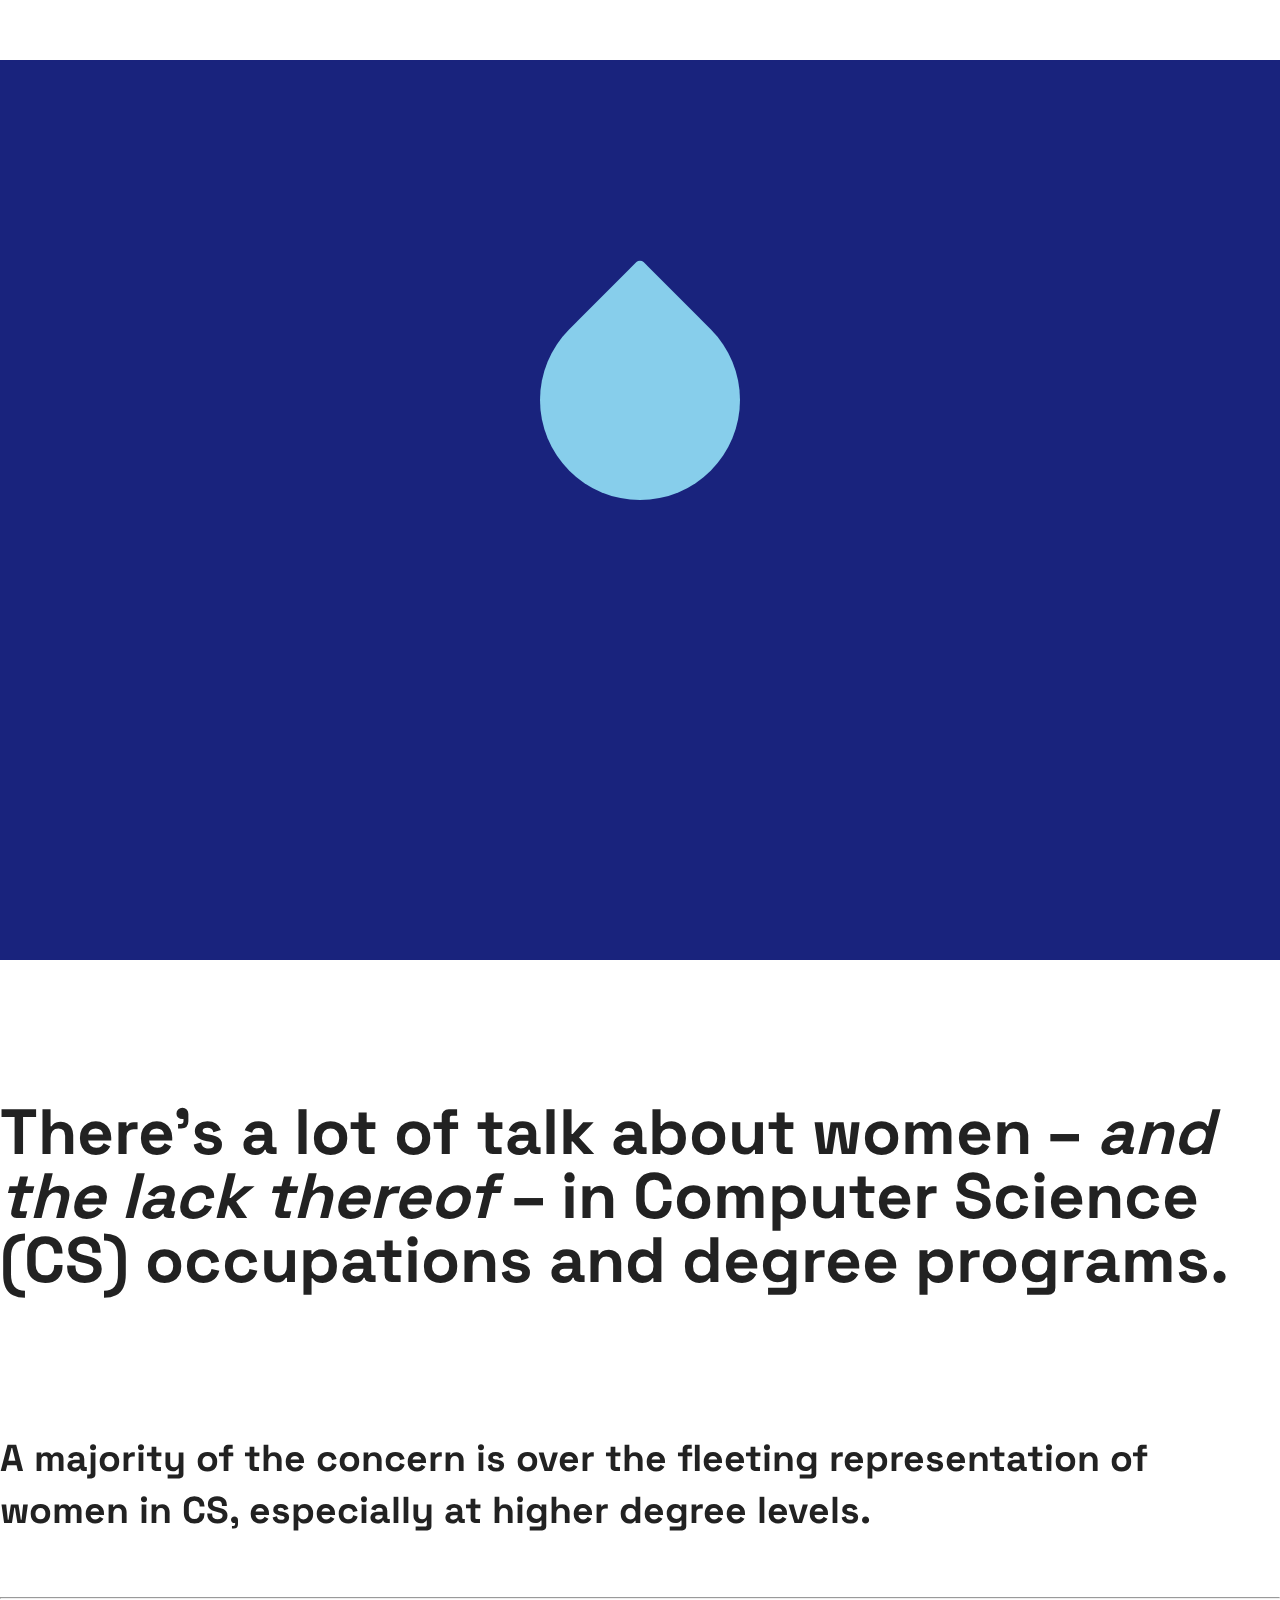
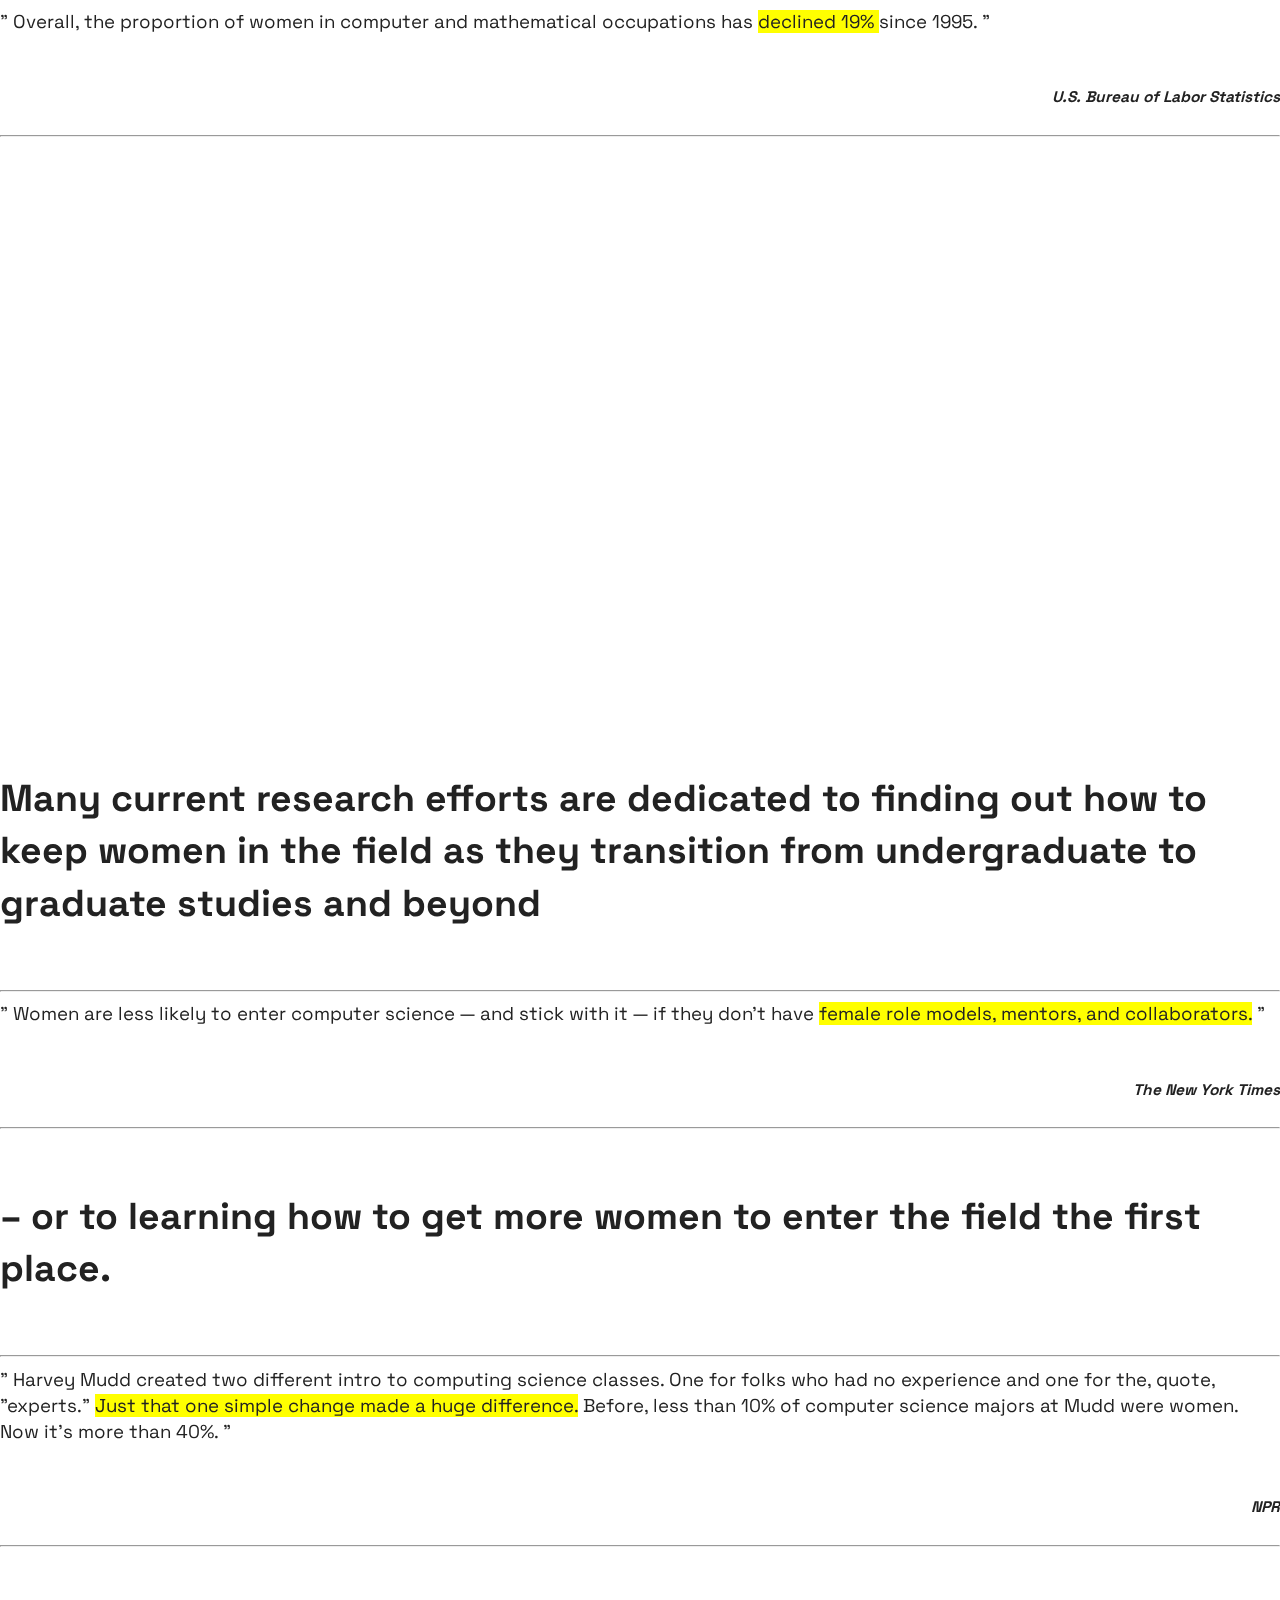
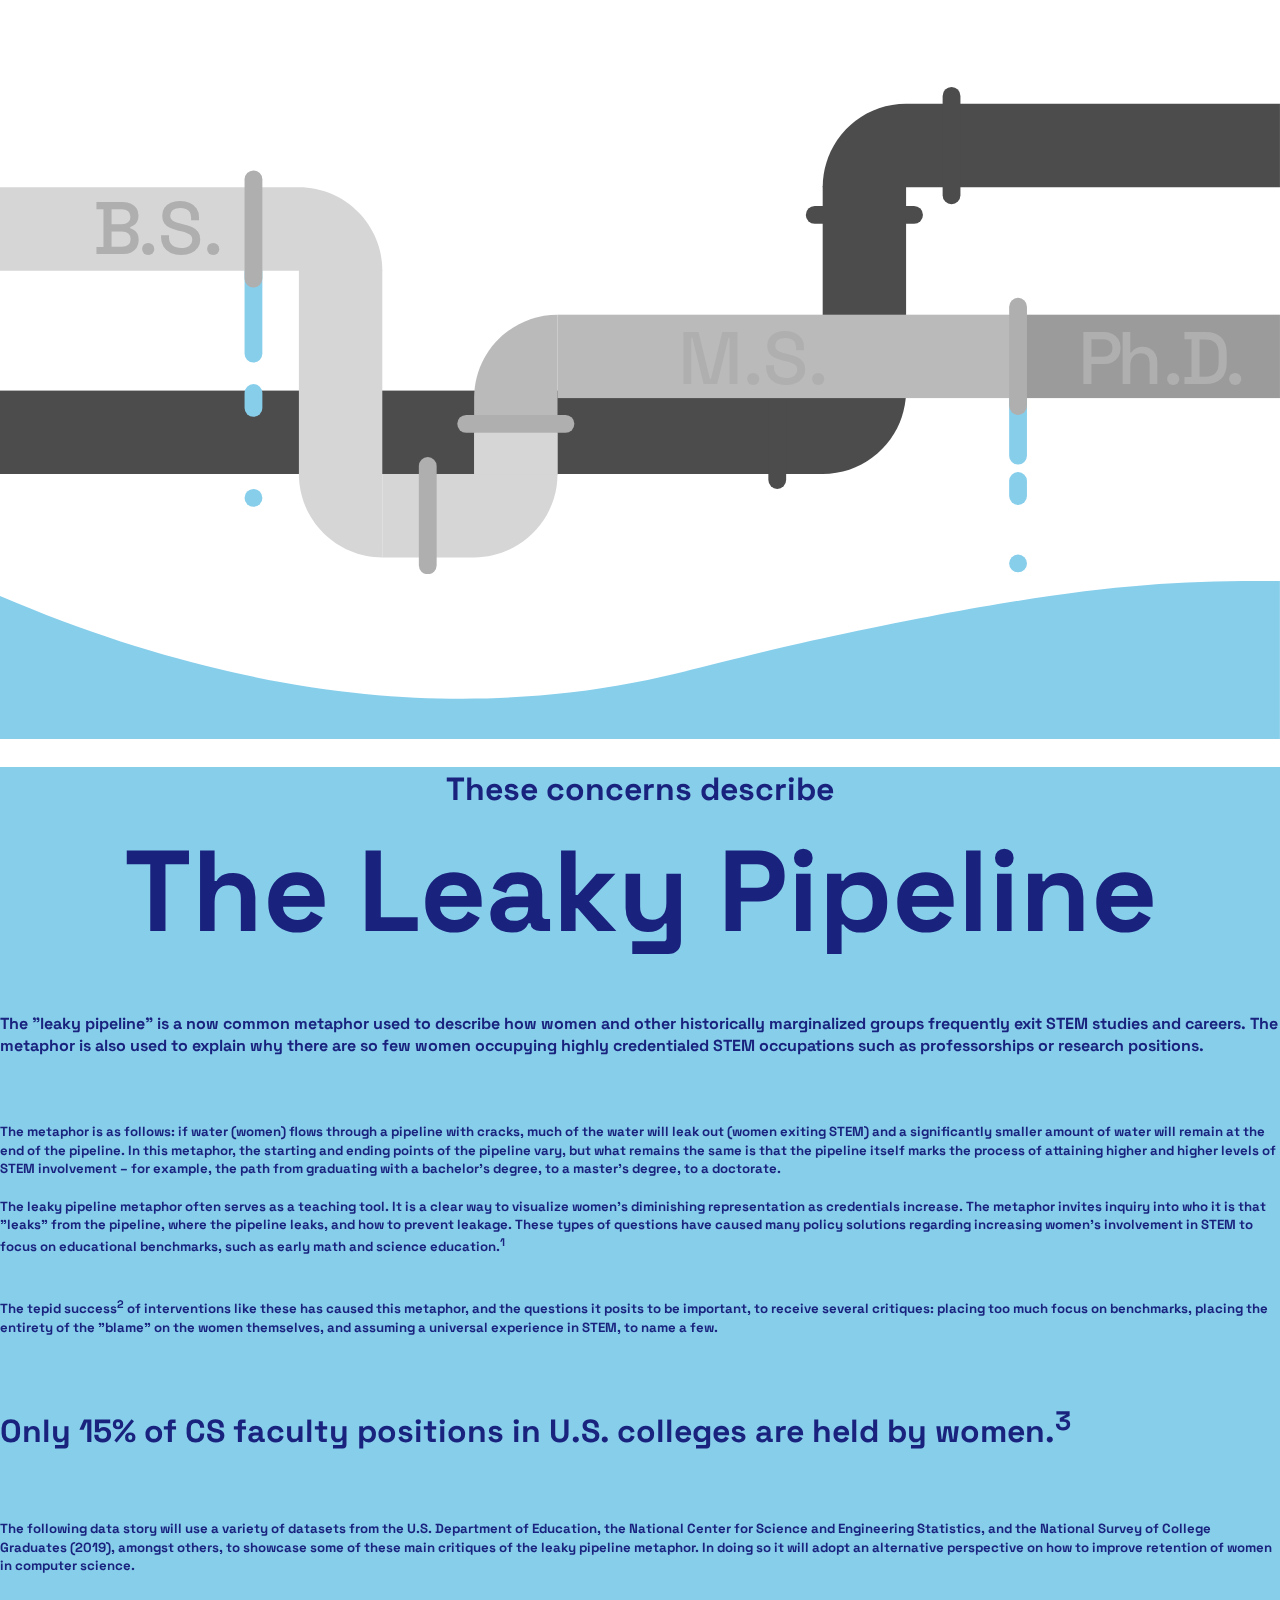
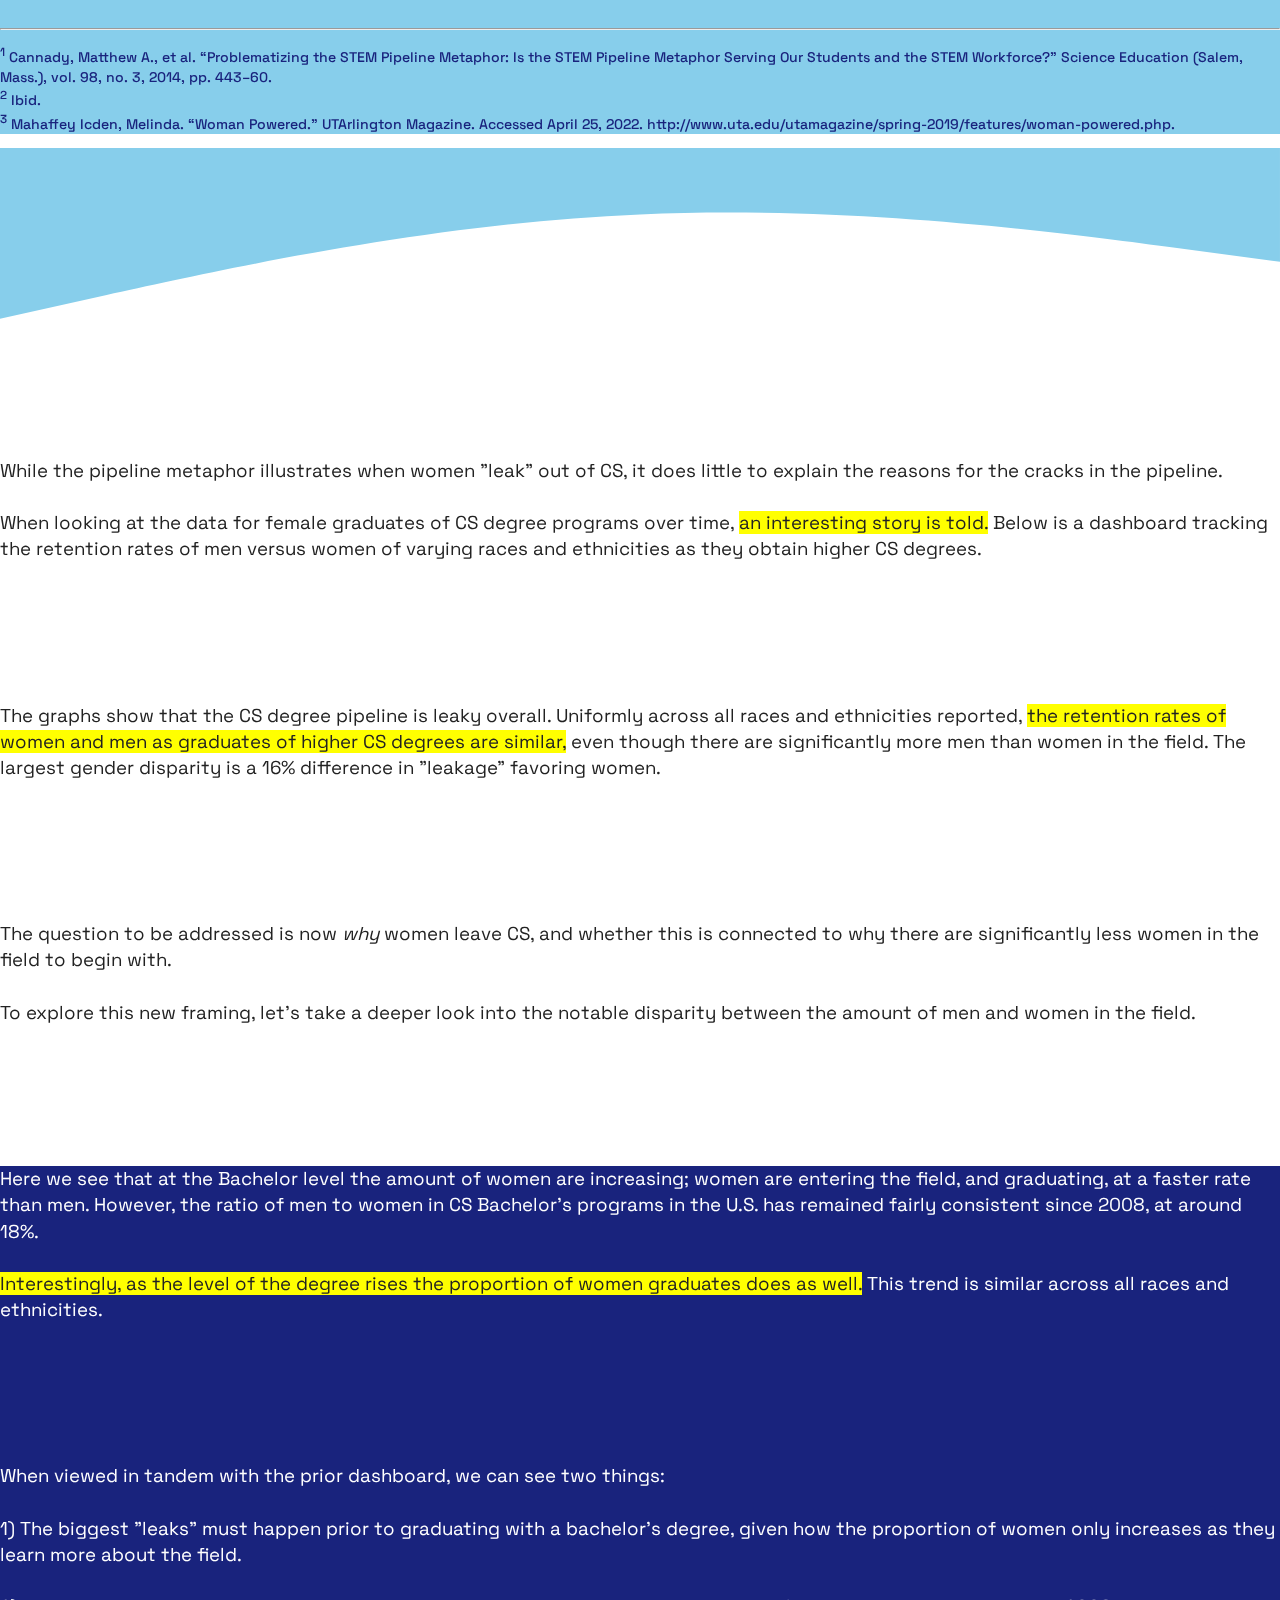
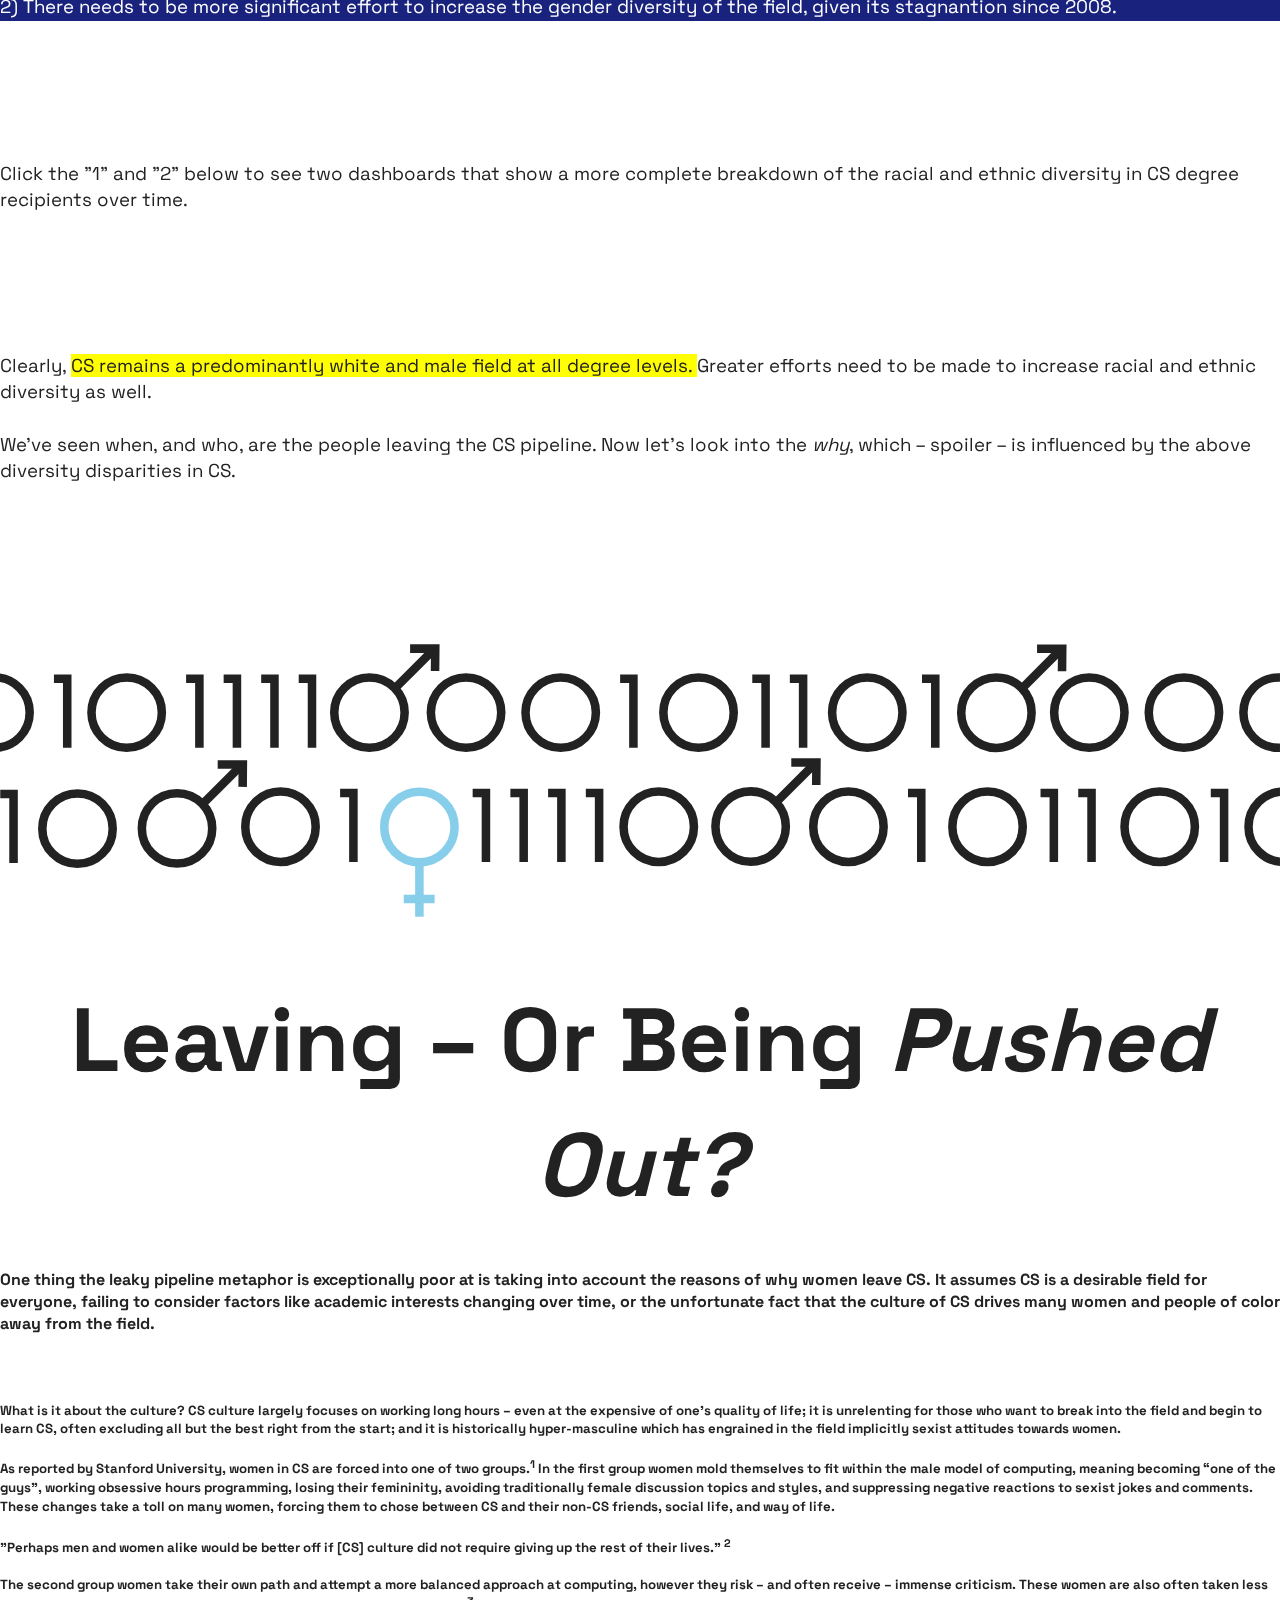
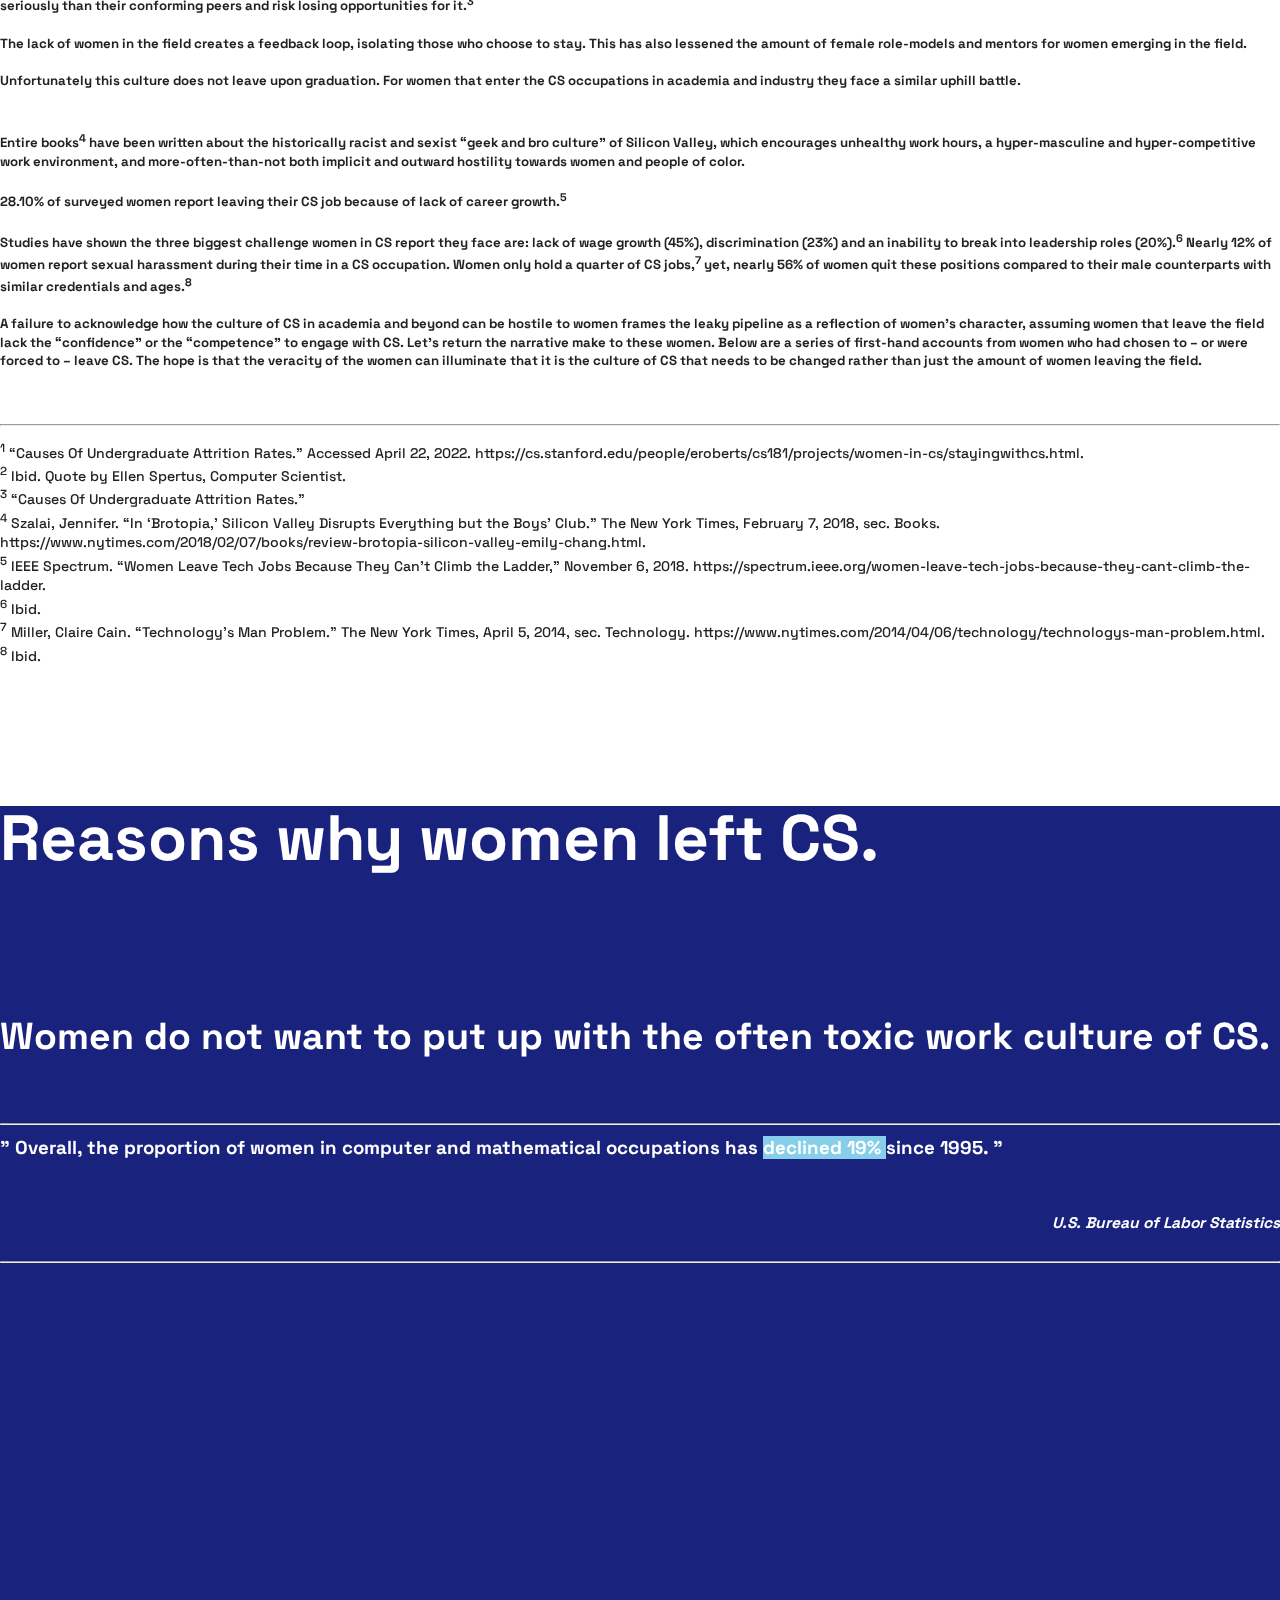
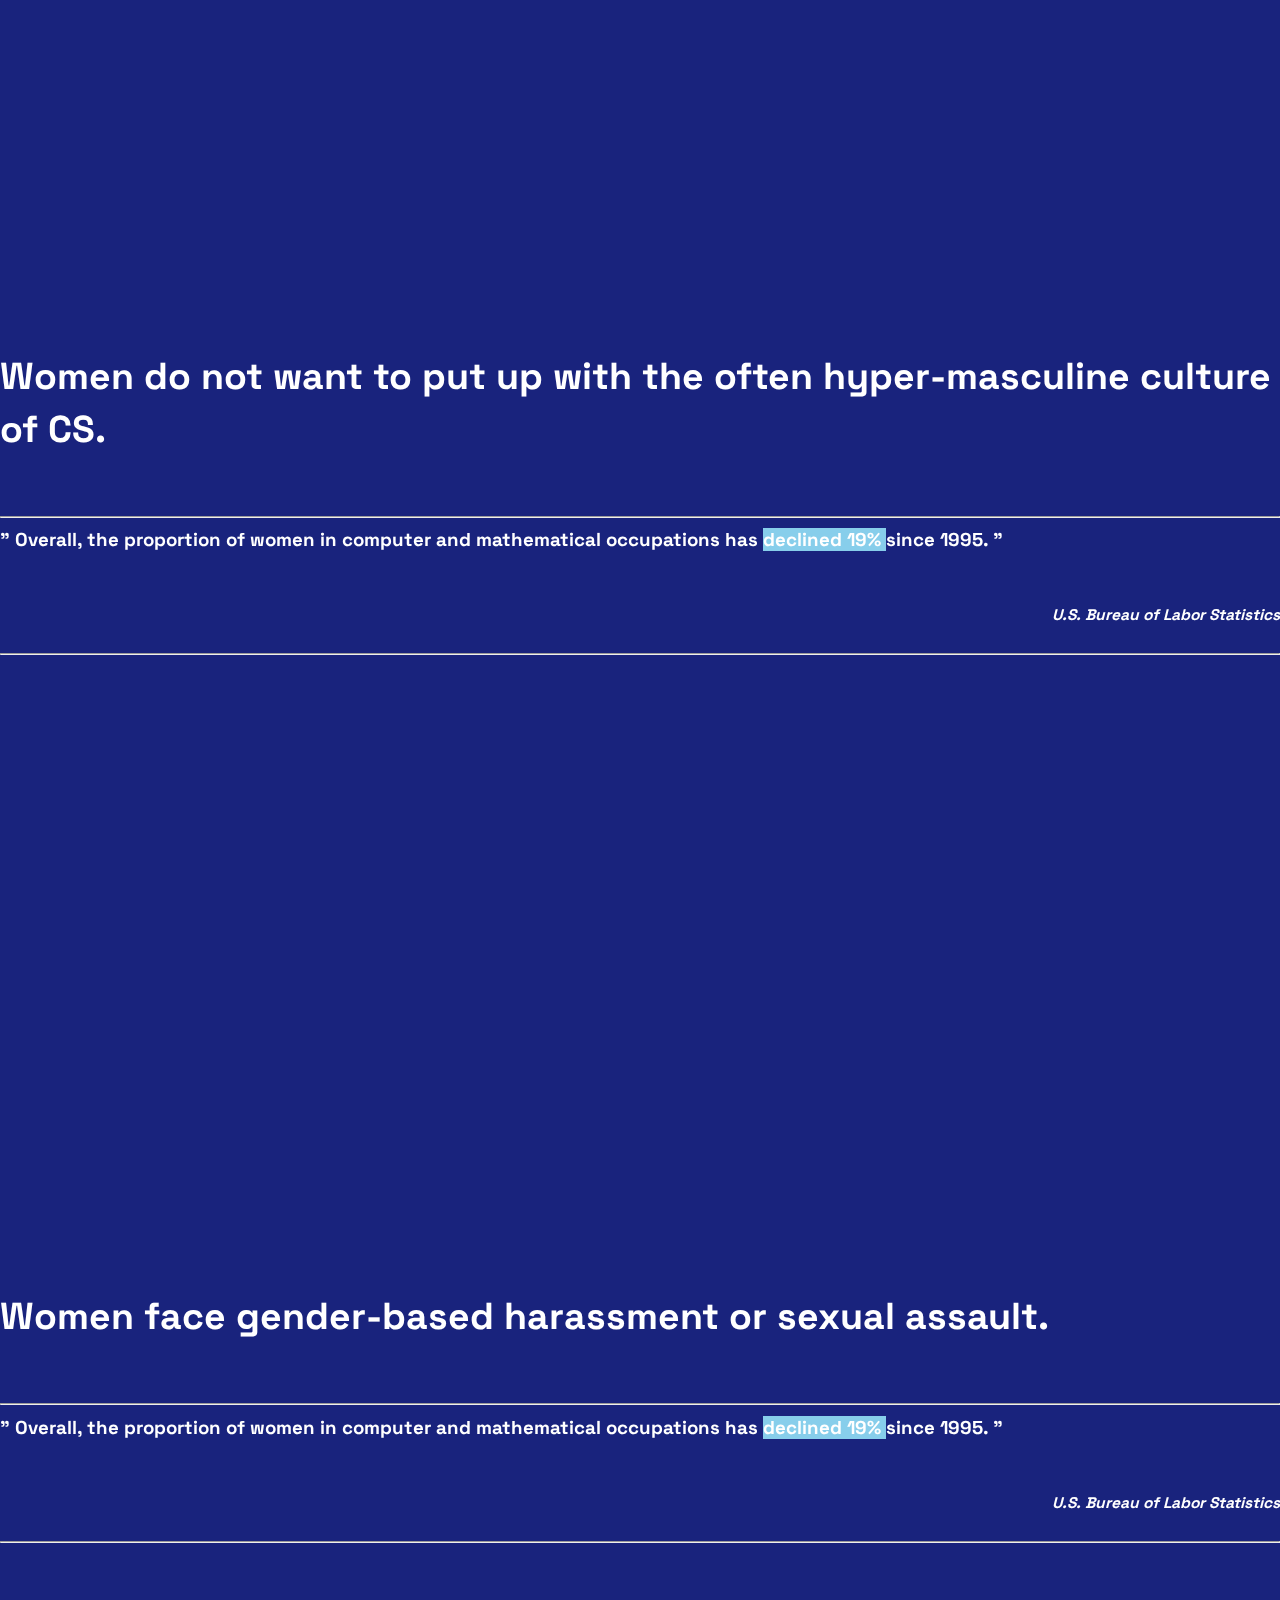
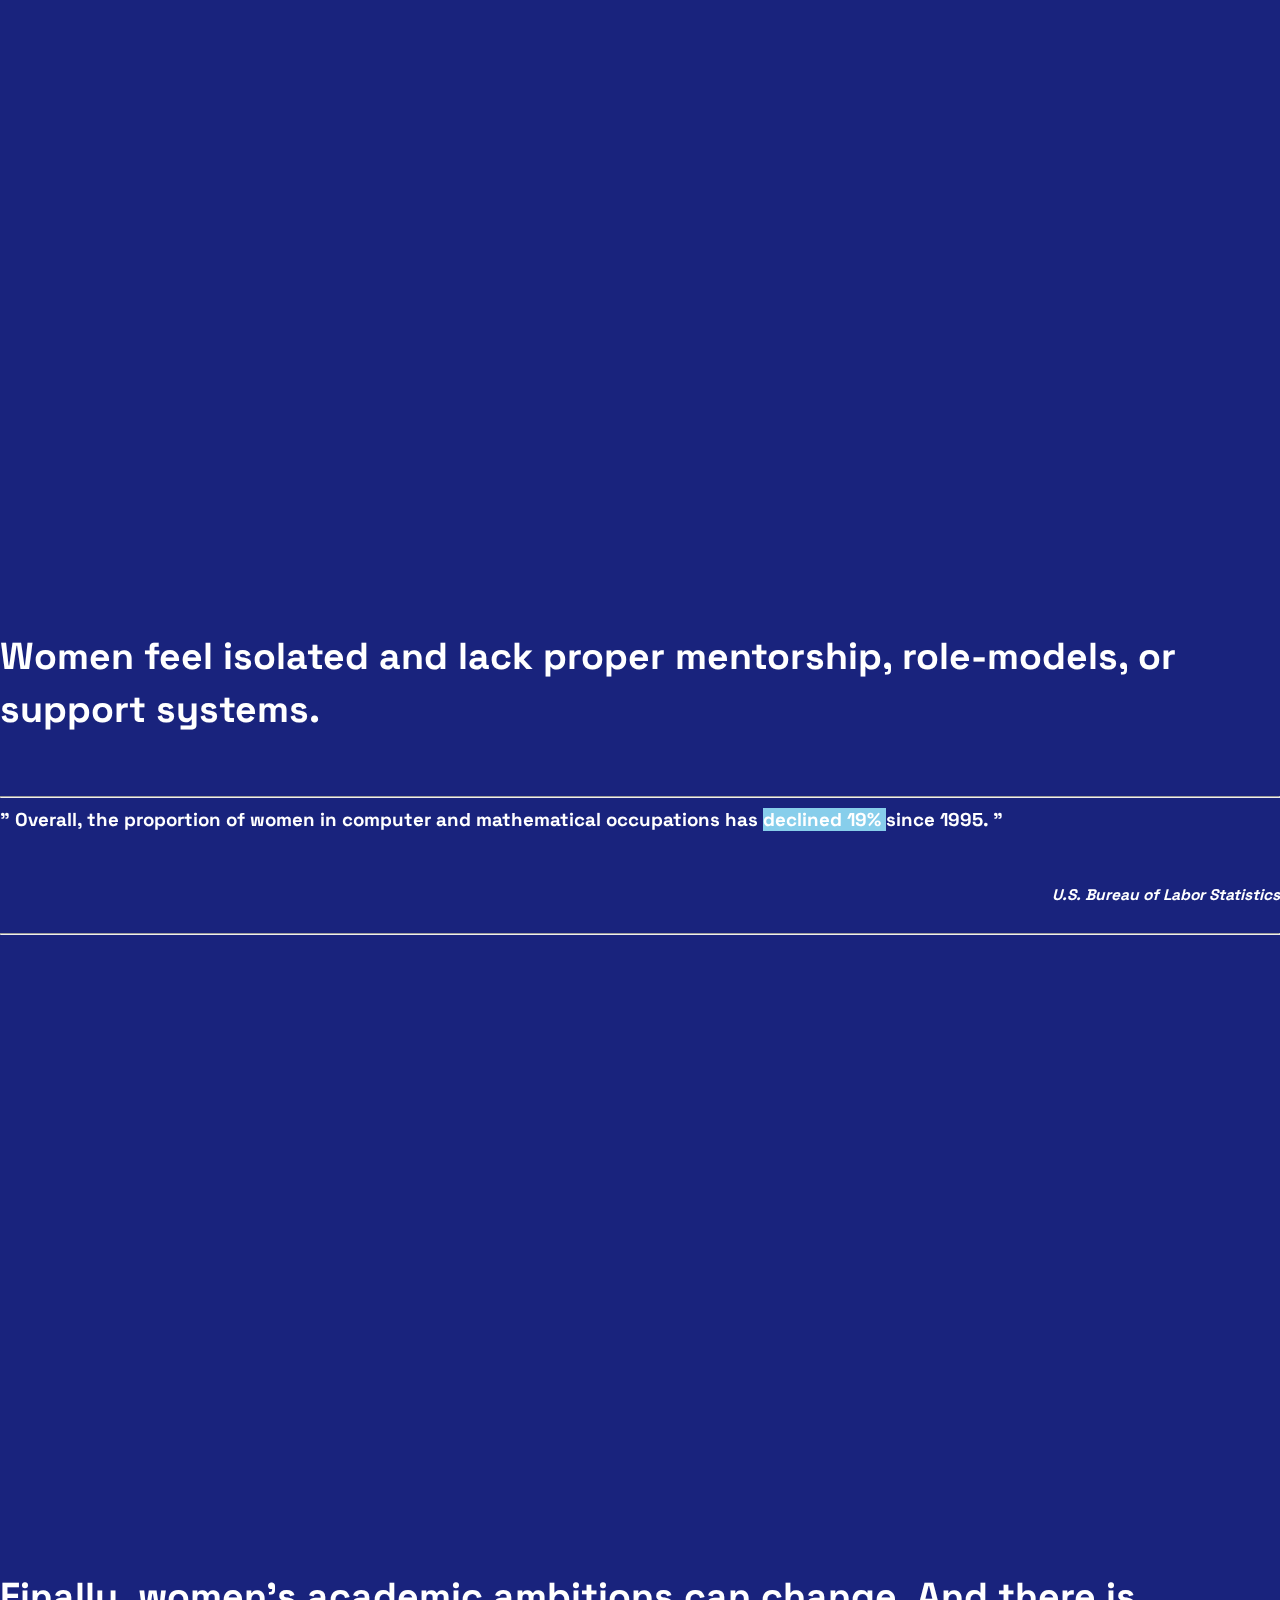
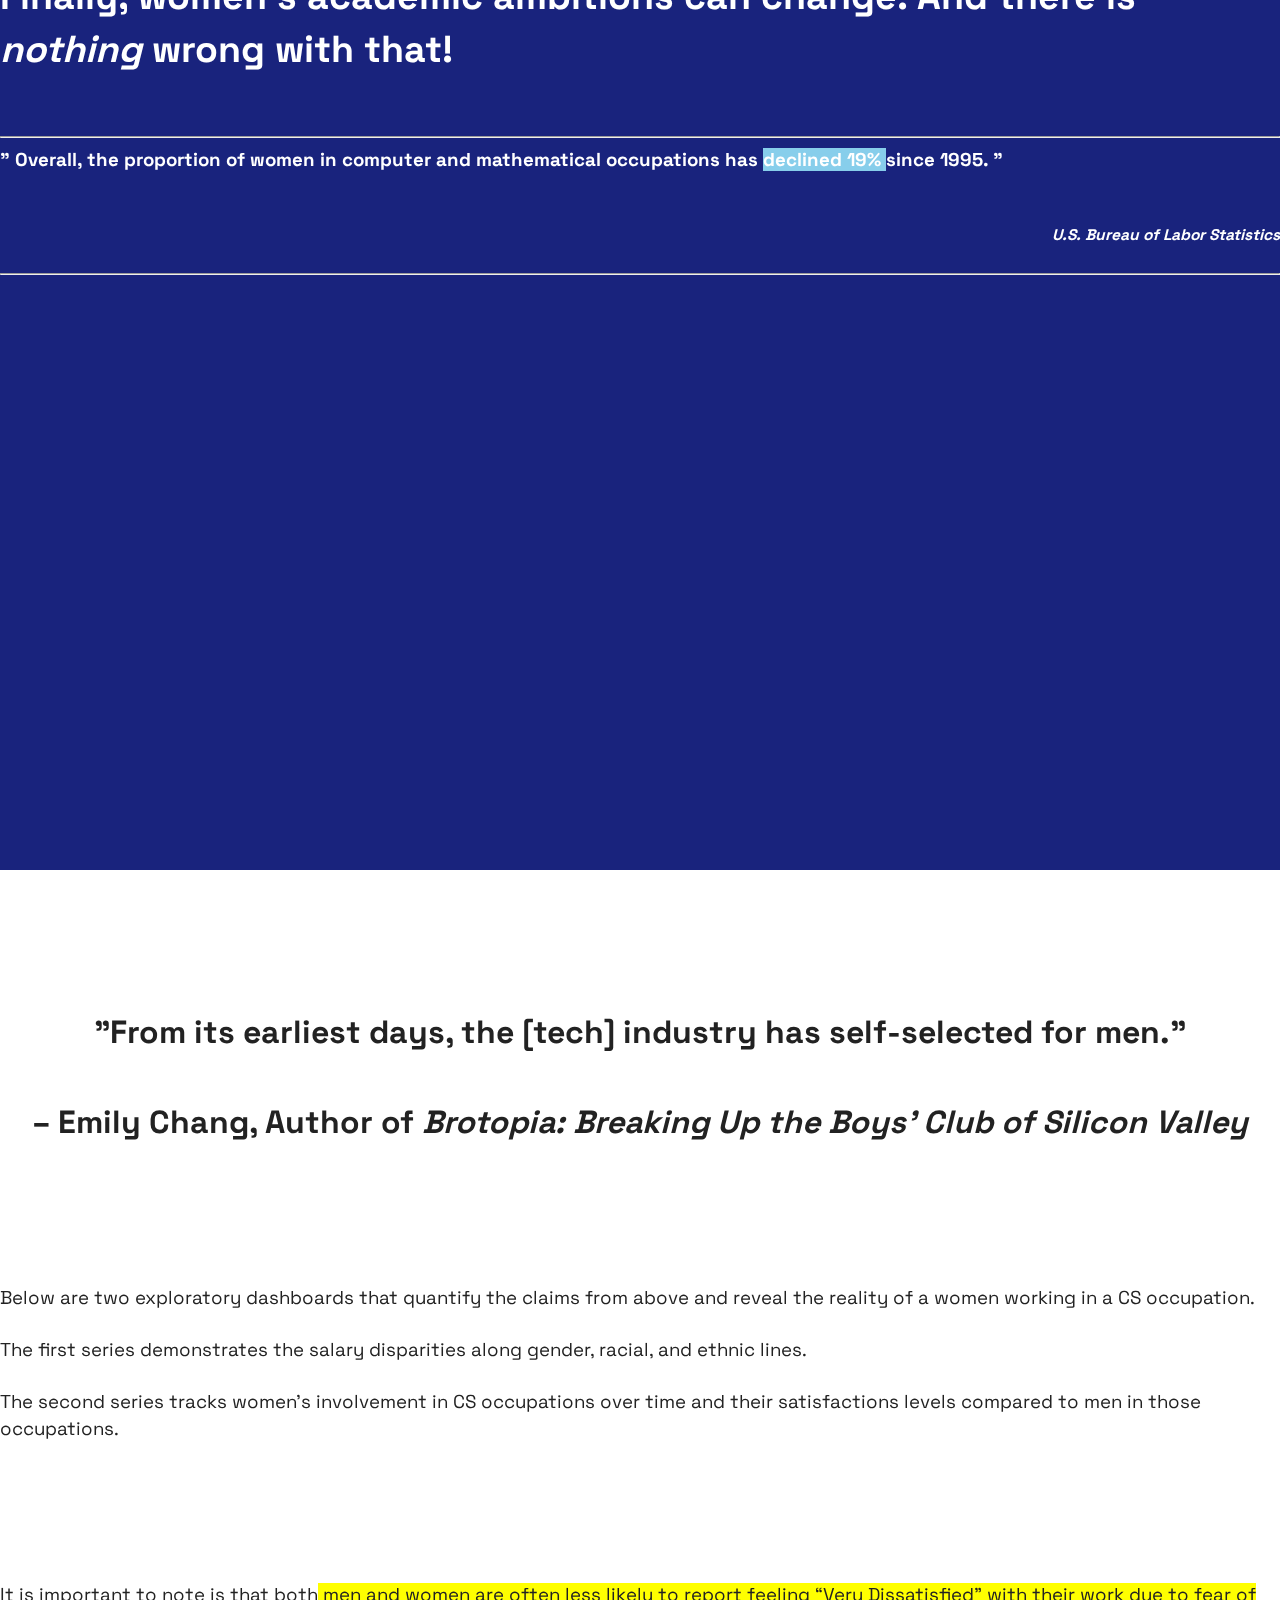
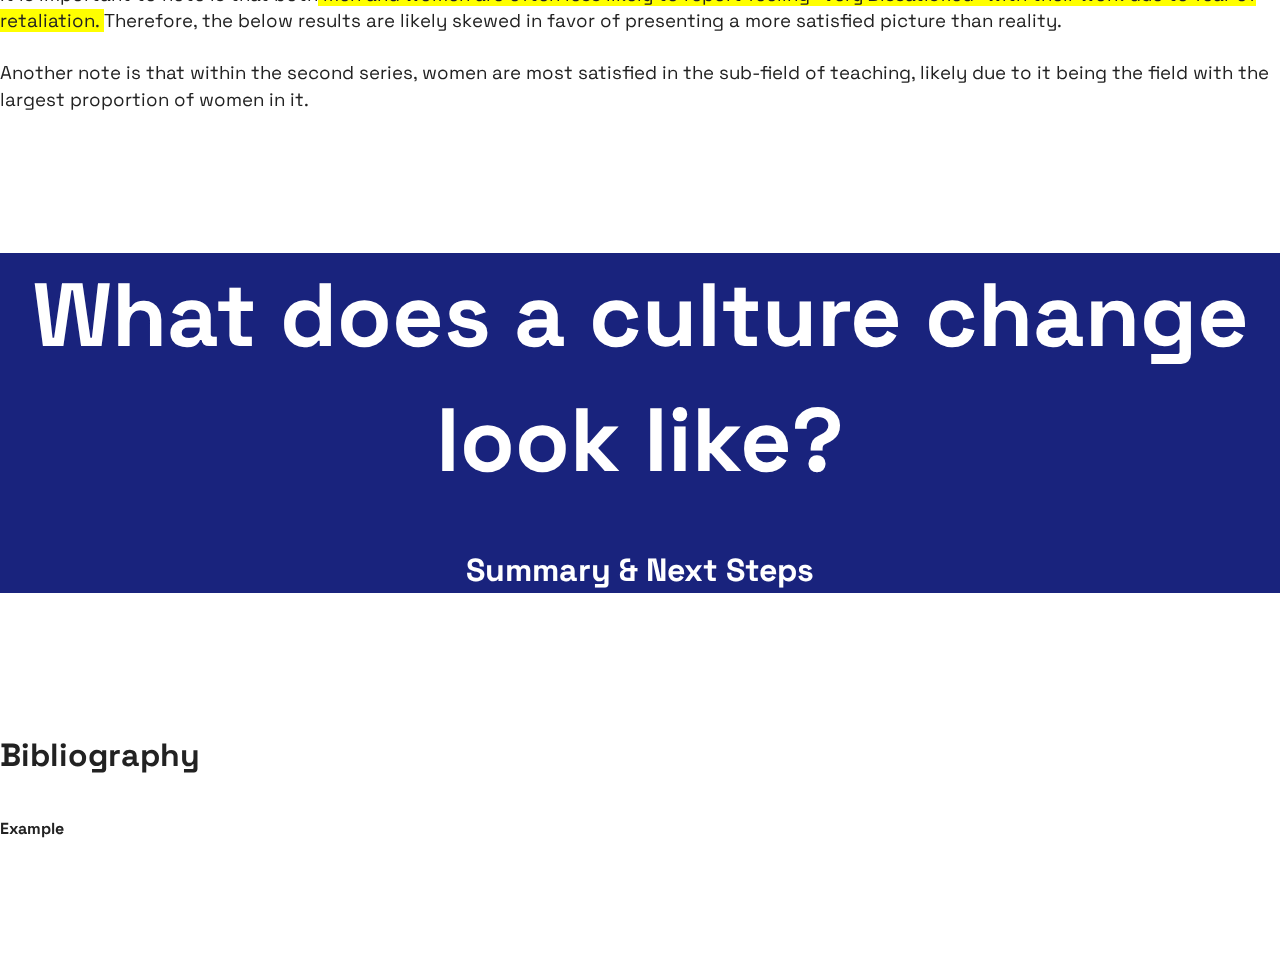
==== commit b0ea6538: "Added text" ====
--- a/index.html
+++ b/index.html
@@ -54,7 +54,7 @@
             <h1 class="intro ">A Story the Numbers <span style="color: skyblue">Cannot</span> Tell</h1>
             <h1 class="introsub">
                 Assessing the Ability of the <br>
-                “Leaky Pipeline” Metaphor to Model <br>
+                “Leaky Pipeline” Metaphor to Reflect <br>
                 Women’s Experiences in Computer Science
             </h1>
             <div id="hideMeAfter5Seconds" class="drop-container"><div class="drop"></div></div>
@@ -256,26 +256,25 @@
                 <br>
                 <sup>3</sup> Mahaffey Icden, Melinda. “Woman Powered.” UTArlington Magazine. Accessed April 25, 2022.
                 http://www.uta.edu/utamagazine/spring-2019/features/woman-powered.php.
-                <br>
             </p>
         </div>
     </div>
     <svg xmlns="http://www.w3.org/2000/svg" viewBox="0 0 1440 320"><path fill="skyblue" fill-opacity="1" d="M0,192L120,165.3C240,139,480,85,720,74.7C960,64,1200,96,1320,112L1440,128L1440,0L1320,0C1200,0,960,0,720,0C480,0,240,0,120,0L0,0Z"></path></svg>
     <div class="row justify-content-center">
         <div class="col-xs-11 col-sm-11 col-md-10 col-lg-10 col-xl-10">
-            <h2 class="spacerxl">
+            <h3 class="spacerxl" style="font-weight: 400;">
                 While the pipeline metaphor illustrates when women "leak" out of CS, it does little to explain the
                 reasons for the cracks in the pipeline.
                 <br><br>
                 When looking at the data for female graduates of CS degree programs over time,
-                <span style="background-color: yellow"> an interesting story is told.</span>
+                <span style="background-color: yellow;"> an interesting story is told.</span>
                 Below is a dashboard tracking the retention rates of men versus women of varying
                 races and ethnicities as they obtain higher CS degrees.
-            </h2>
+            </h3>
             <div class='tableauPlaceholder' id='viz1651036014395' style='position: relative'><noscript><a href='#'><img alt='Leaky Pipeline Dash ' src='https:&#47;&#47;public.tableau.com&#47;static&#47;images&#47;ST&#47;STEMDegrees_16504759585600&#47;LeakyPipelineDash&#47;1_rss.png' style='border: none' /></a></noscript><object class='tableauViz'  style='display:none;'><param name='host_url' value='https%3A%2F%2Fpublic.tableau.com%2F' /> <param name='embed_code_version' value='3' /> <param name='site_root' value='' /><param name='name' value='STEMDegrees_16504759585600&#47;LeakyPipelineDash' /><param name='tabs' value='no' /><param name='toolbar' value='yes' /><param name='static_image' value='https:&#47;&#47;public.tableau.com&#47;static&#47;images&#47;ST&#47;STEMDegrees_16504759585600&#47;LeakyPipelineDash&#47;1.png' /> <param name='animate_transition' value='yes' /><param name='display_static_image' value='yes' /><param name='display_spinner' value='yes' /><param name='display_overlay' value='yes' /><param name='display_count' value='yes' /><param name='language' value='en-US' /><param name='filter' value='publish=yes' /></object></div>                <script type='text/javascript'>                    var divElement = document.getElementById('viz1651036014395');                    var vizElement = divElement.getElementsByTagName('object')[0];                    if ( divElement.offsetWidth > 800 ) { vizElement.style.width='1069px';vizElement.style.height='667px';} else if ( divElement.offsetWidth > 500 ) { vizElement.style.width='1069px';vizElement.style.height='667px';} else { vizElement.style.width='100%';vizElement.style.height='727px';}                     var scriptElement = document.createElement('script');                    scriptElement.src = 'https://public.tableau.com/javascripts/api/viz_v1.js';                    vizElement.parentNode.insertBefore(scriptElement, vizElement);                </script>
-            </div>
+        </div>
         <div class="col-xs-11 col-sm-11 col-md-5 col-lg-5 col-xl-5 spacertopxl spacerxl">
-            <h3>
+            <h3 style="font-weight: 400;">
                 The graphs show that the CS degree pipeline is leaky overall.
                 Uniformly across all races and ethnicities reported, <span style="background-color: yellow">
                 the retention rates of women and men as graduates of higher CS degrees are similar,</span> even though
@@ -284,7 +283,7 @@
             </h3>
         </div>
         <div class="col-xs-11 col-sm-11 col-md-5 col-lg-5 col-xl-5 spacertopxl spacerxl">
-            <h3>
+            <h3 style="font-weight: 400;">
                 The question to be addressed is now <i>why</i> women leave CS, and whether this is connected to why
                 there are significantly less women in the field to begin with.
                 <br><br>
@@ -298,23 +297,49 @@
     </div>
 
     <div class="row justify-content-center titlescreen spacertopxl">
-        <div class="col-xs-11 col-sm-11 col-md-10 col-lg-10 col-xl-10">
-            <h1 class="spacertopxl spacerxl" style="color: white;">
+        <div class="col-xs-11 col-sm-11 col-md-5 col-lg-5 col-xl-5">
+            <h3 class="spacertopxl spacerxl" style="font-weight: 400; color: white;">
+                Here we see that at the Bachelor level the amount of women are increasing;
+                    women are entering the field, and graduating, at a faster rate than men.
+                    However, the ratio of men to women in CS Bachelor's programs
+                    in the U.S. has remained fairly consistent since 2008, at around 18%.
+                <br><br>
+                <span style="background-color: yellow; color: #222222; font-weight: 400;">
+                    Interestingly, as the level of the degree rises the
+                    proportion of women graduates does as well.</span>
                 This trend is similar across all races and ethnicities.
-            </h1>
+            </h3>
+        </div>
+        <div class="col-xs-11 col-sm-11 col-md-5 col-lg-5 col-xl-5">
+            <h3 style="font-weight: 400; color: white;" class="spacertopxl spacerxl">
+                When viewed in tandem with the prior dashboard, we can see two things:
+                <br><br>
+                1) The biggest "leaks" must happen prior to graduating with a bachelor's degree, given how the
+                proportion of women only increases as they learn more about the field.
+                <br><br>
+                2) There needs to be more significant effort to increase the gender diversity of the field, given
+                its stagnantion since 2008.
+            </h3>
         </div>
     </div>
 
     <div class="row justify-content-center spacertopxl">
         <div class="col-10">
+            <h3 class="spacerlg" style="font-weight: 400;">Click the "1" and "2" below to see two dashboards that show a more complete breakdown
+                of the racial and ethnic diversity in CS degree recipients over time.</h3>
             <div class='tableauPlaceholder' id='viz1651036160931' style='position: relative'><noscript><a href='#'><img alt='Race and Ethnicity Visualizations ' src='https:&#47;&#47;public.tableau.com&#47;static&#47;images&#47;CS&#47;CSDegreeStory&#47;RaceinCSStory&#47;1_rss.png' style='border: none' /></a></noscript><object class='tableauViz'  style='display:none;'><param name='host_url' value='https%3A%2F%2Fpublic.tableau.com%2F' /> <param name='embed_code_version' value='3' /> <param name='path' value='views&#47;CSDegreeStory&#47;RaceinCSStory?:language=en-US&amp;:embed=true&amp;publish=yes' /> <param name='toolbar' value='yes' /><param name='static_image' value='https:&#47;&#47;public.tableau.com&#47;static&#47;images&#47;CS&#47;CSDegreeStory&#47;RaceinCSStory&#47;1.png' /> <param name='animate_transition' value='yes' /><param name='display_static_image' value='yes' /><param name='display_spinner' value='yes' /><param name='display_overlay' value='yes' /><param name='display_count' value='yes' /><param name='language' value='en-US' /><param name='filter' value='publish=yes' /></object></div>                <script type='text/javascript'>                    var divElement = document.getElementById('viz1651036160931');                    var vizElement = divElement.getElementsByTagName('object')[0];                    vizElement.style.width='1085px';vizElement.style.height='677px';                    var scriptElement = document.createElement('script');                    scriptElement.src = 'https://public.tableau.com/javascripts/api/viz_v1.js';                    vizElement.parentNode.insertBefore(scriptElement, vizElement);                </script>
-            <h2 class="spacertopxl">
-                Testing
-            </h2>
-        </div>
-    </div>
-
-    <div class="row justify-content-center spacertopxl spacerxl">
+            <h3 class="spacertopxl spacerxl" style="font-weight: 400;">
+                Clearly, <span style="background-color: yellow;">CS remains a
+                predominantly white and male field at all degree levels. </span>
+                Greater efforts need to be made to increase racial and ethnic diversity as well.
+                <br><br>
+                We've seen when, and who, are the people leaving the CS pipeline. Now let's look into the <i>why</i>, which
+                – spoiler – is influenced by the above diversity disparities in CS.
+            </h3>
+        </div>
+    </div>
+
+    <div class="row justify-content-center spacerxl">
         <svg xmlns="http://www.w3.org/2000/svg" xmlns:xlink="http://www.w3.org/1999/xlink" viewBox="0 0 1349 324">
             <defs>
                 <style>
@@ -322,7 +347,7 @@
                     .h{clip-path:url(#d);}
                     .f{stroke: #87ceeb;}
                     .f,.g{stroke-miterlimit:10;stroke-width:9px;}
-                    .g{stroke: #000000;}</style>
+                    .g{stroke: #222;}</style>
                 <clipPath id="d">
                     <rect class="e" width="1349" height="324"/></clipPath></defs><g id="a"/>
             <g id="b">
@@ -394,65 +419,99 @@
         </svg>
         <div class="col-xs-11 col-sm-11 col-md-10 col-lg-10 col-xl-10">
             <h1 style="text-align: center;" class="spacertoplg">
-                <span style="font-size: 7vw;">Leaving – Or Being Pushed Out?</span>
+                <span style="font-size: 7vw;">Leaving – Or Being <i>Pushed Out?</i></span>
             </h1>
         </div>
-        <div style="color: rgb(25,35,125);" class="col-xs-11 col-sm-11 col-md-5 col-lg-5 col-xl-5">
+        <div class="col-xs-11 col-sm-11 col-md-5 col-lg-5 col-xl-5">
             <h4 class="spacertoplg">
-                <b>Section on where people go after grad. (?)
-                    The metaphor assumes STEM to be a desirable place for women,
-                    and often places the blame on the women for leaving STEM fields rather than considering larger cultural
-                    reasons causing women to leave, or considering how academic interests change over time.
+                <b>One thing the leaky pipeline metaphor is exceptionally poor at is taking into account the reasons
+                    of why women leave CS. It assumes CS is a desirable field for everyone, failing to consider
+                    factors like academic interests changing over time, or the unfortunate fact that the culture
+                    of CS drives many women and people of color away from the field.
                 </b>
             </h4>
             <br>
             <h5>
-                The metaphor is as follows: if water (women) flows through a pipeline with cracks,
-                much of the water will leak out (women exiting STEM) and a significantly smaller amount of
-                water will remain at the end of the pipeline. In this metaphor, the starting and ending
-                points of the pipeline vary, but what remains the same is that the pipeline itself marks the
-                process of attaining higher and higher levels of STEM involvement – for example, the path from
-                graduating with a bachelor's degree, to a master's degree, to a doctorate.
-                <br><br>
-                The leaky pipeline metaphor often serves as a teaching tool. It is a clear way to visualize women's
-                diminishing representation as credentials increase.
-                The metaphor invites inquiry into who it is that "leaks" from the pipeline, where the pipeline leaks,
-                and how to prevent leakage. These types of questions have caused many policy solutions regarding
-                increasing women's involvement in STEM to focus on educational benchmarks, such as early math
-                and science education.<sup>1</sup>
+                What is it about the culture? CS culture largely focuses on working long hours – even at the expensive
+                of one’s quality of life; it is unrelenting for those who want to break into the field and begin to
+                learn CS, often excluding all but the best right from the start; and it is historically hyper-masculine
+                which has engrained in the field implicitly sexist attitudes towards women.
+                <br><br>
+                As reported by Stanford University, women in CS are forced into one of two groups.<sup>1</sup> In the first group
+                women mold themselves to fit within the male model of computing, meaning becoming “one of the guys”,
+                working obsessive hours programming, losing their femininity, avoiding traditionally female discussion
+                topics and styles, and suppressing negative reactions to sexist jokes and comments. These changes take
+                a toll on many women, forcing them to chose between CS and their non-CS friends, social life, and way
+                of life.
+                <br><br>
+                <span class="h1">
+
+                    <b>"Perhaps men and women alike would be better off if [CS] culture did not
+                        require giving up the rest of their lives."
+                        <sup>2</sup></b>
+
+                </span>
+                <br><br>
+                The second group women take their own path and attempt a more balanced approach at computing, however
+                they risk – and often receive – immense criticism. These women are also often taken less seriously than
+                their conforming peers and risk losing opportunities for it.<sup>3</sup>
+                <br><br>
+                The lack of women in the field creates a feedback loop, isolating those who choose to stay. This has
+                also lessened the amount of female role-models and mentors for women emerging in the field.
+                <br><br>
+                Unfortunately this culture does not leave upon graduation. For women that enter the CS occupations in
+                academia and industry they face a similar uphill battle.
             </h5>
         </div>
-        <div style="color: rgb(25,35,125);" class="col-xs-11 col-sm-11 col-md-5 col-lg-5 col-xl-5">
+        <div class="col-xs-11 col-sm-11 col-md-5 col-lg-5 col-xl-5">
             <h5 class="spacertoplg">
-                The tepid success<sup>2</sup> of interventions like these
-                has caused this metaphor, and the questions it posits to be important, to receive several
-                critiques: placing too much focus on benchmarks, placing
-                the entirety of the "blame" on the women themselves, and assuming a universal experience in STEM,
-                to name a few.
-            </h5>
-            <br>
-            <h1>
-                <b>Only 15% of CS faculty positions in U.S. colleges are held by women.<sup>3</sup></b>
-            </h1>
-            <br>
-            <h5>
-                The following data story will use a variety of datasets from the U.S. Department of Education, the
-                National Center for Science and Engineering Statistics, and the National Survey of College Graduates
-                (2019), amongst others, to showcase some of these main critiques of the leaky pipeline metaphor. In doing
-                so it will adopt an alternative perspective on how to improve retention of women in computer science.
+                Entire books<sup>4</sup> have been written about the
+                historically racist and sexist “geek and bro culture” of Silicon Valley, which encourages unhealthy
+                work hours, a hyper-masculine and hyper-competitive work environment, and more-often-than-not both
+                implicit and outward hostility towards women and people of color.
+                <br><br>
+                <span class="h1">
+
+                    <b>28.10% of surveyed women report leaving their CS job because of lack of career growth.<sup>5</sup></b>
+
+                </span>
+                <br><br>
+                Studies have shown the three biggest challenge women in CS report they face are: lack of wage growth
+                (45%), discrimination (23%) and an inability to break into leadership roles (20%).<sup>6</sup> Nearly
+                12% of women report sexual harassment during their time in a CS occupation. Women only hold a quarter
+                of CS jobs,<sup>7</sup> yet, nearly 56% of women quit these positions compared to their male
+                counterparts with similar credentials and ages.<sup>8</sup>
+                <br><br>
+                A failure to acknowledge how the culture of CS in academia and beyond can be hostile to women frames the
+                leaky pipeline as a reflection of women’s character, assuming women that leave the field lack the
+                “confidence” or the “competence” to engage with CS. Let’s return the narrative make to these women.
+                Below are a series of first-hand accounts from women who had chosen to – or were forced to – leave CS.
+                The hope is that the veracity of the women can illuminate that it is the culture of CS that needs to be
+                changed rather than just the amount of women leaving the field.
             </h5>
             <br>
             <hr>
             <p class="footnote">
-                <sup>1</sup> Cannady, Matthew A., et al. “Problematizing the STEM Pipeline Metaphor: Is the STEM
-                Pipeline Metaphor Serving Our Students and the STEM Workforce?” Science Education (Salem, Mass.),
-                vol. 98, no. 3, 2014, pp. 443–60.
-                <br>
-                <sup>2</sup> Ibid.
-                <br>
-                <sup>3</sup> Mahaffey Icden, Melinda. “Woman Powered.” UTArlington Magazine. Accessed April 25, 2022.
-                http://www.uta.edu/utamagazine/spring-2019/features/woman-powered.php.
-                <br>
+                <sup>1</sup> “Causes Of Undergraduate Attrition Rates.” Accessed April 22, 2022.
+                https://cs.stanford.edu/people/eroberts/cs181/projects/women-in-cs/stayingwithcs.html.
+                <br>
+                <sup>2</sup> Ibid. Quote by Ellen Spertus, Computer Scientist.
+                <br>
+                <sup>3</sup> “Causes Of Undergraduate Attrition Rates.”
+                <br>
+                <sup>4</sup> Szalai, Jennifer. “In ‘Brotopia,’ Silicon Valley Disrupts Everything but the Boys’
+                Club.” The New York Times, February 7, 2018, sec. Books.
+                https://www.nytimes.com/2018/02/07/books/review-brotopia-silicon-valley-emily-chang.html.
+                <br>
+                <sup>5</sup> IEEE Spectrum. “Women Leave Tech Jobs Because They Can’t Climb the Ladder,”
+                November 6, 2018. https://spectrum.ieee.org/women-leave-tech-jobs-because-they-cant-climb-the-ladder.
+                <br>
+                <sup>6</sup> Ibid.
+                <br>
+                <sup>7</sup> Miller, Claire Cain. “Technology’s Man Problem.” The New York Times, April 5, 2014,
+                sec. Technology. https://www.nytimes.com/2014/04/06/technology/technologys-man-problem.html.
+                <br>
+                <sup>8</sup> Ibid.
             </p>
         </div>
     </div>
@@ -468,7 +527,8 @@
 
             <h3 class="hgt spacertoplg">
                 <span>
-                    <h1>Their academic ambitions change.
+                    <h1>Women do not want to put up with the often toxic work culture of
+                        CS.
                     </h1>
                 </span>
                 <br>
@@ -484,7 +544,8 @@
 
             <h3 class="hgt spacertoplg">
                 <span>
-                    <h1>Their academic ambitions change.
+                    <h1>Women do not want to put up with the often hyper-masculine culture of
+                        CS.
                     </h1>
                 </span>
                 <br>
@@ -498,29 +559,107 @@
                 <hr>
             </h3>
 
+            <h3 class="hgt spacertoplg">
+                <span>
+                    <h1>Women face gender-based harassment or sexual assault.
+                    </h1>
+                </span>
+                <br>
+                <hr>
+                "
+                Overall, the proportion of women in computer and mathematical occupations has
+                <span style="background-color: skyblue"> declined 19% </span> since 1995.
+                "
+                <br><br>
+                <span style="text-align: right;"><h5><i>U.S. Bureau of Labor Statistics</i></h5></span>
+                <hr>
+            </h3>
+
+            <h3 class="hgt spacertoplg">
+                <span>
+                    <h1>Women feel isolated and lack proper mentorship, role-models, or support systems.
+                    </h1>
+                </span>
+                <br>
+                <hr>
+                "
+                Overall, the proportion of women in computer and mathematical occupations has
+                <span style="background-color: skyblue"> declined 19% </span> since 1995.
+                "
+                <br><br>
+                <span style="text-align: right;"><h5><i>U.S. Bureau of Labor Statistics</i></h5></span>
+                <hr>
+            </h3>
+
+            <h3 class="hgt spacertoplg">
+                <span>
+                    <h1>Finally, women's academic ambitions can change. And there is <i>nothing</i> wrong with that!
+                    </h1>
+                </span>
+                <br>
+                <hr>
+                "
+                Overall, the proportion of women in computer and mathematical occupations has
+                <span style="background-color: skyblue"> declined 19% </span> since 1995.
+                "
+                <br><br>
+                <span style="text-align: right;"><h5><i>U.S. Bureau of Labor Statistics</i></h5></span>
+                <hr>
+            </h3>
+
         </div>
     </div>
     <div class="row justify-content-center">
         <div class="col-xs-11 col-sm-11 col-md-10 col-lg-10 col-xl-10 spacertopxl">
-            <h1 style="color: black;">
-                Post grad statistics
+            <h1 style="text-align: center;">
+                "From its earliest days, the [tech] industry has self-selected for men." <br><br>
+                <span class="h3"> – Emily Chang, Author of <i>Brotopia: Breaking Up the Boys’ Club of Silicon Valley</i> </span>
             </h1>
+        </div>
+            <div class="col-xs-11 col-sm-11 col-md-5 col-lg-5 col-xl-5 spacertopxl">
+                <h3 style="font-weight: 400;">
+                Below are two exploratory dashboards that quantify the claims from above and
+                    reveal the reality of a women working in a CS occupation.
+                    <br><br>
+                The first series demonstrates the salary disparities along gender, racial, and ethnic lines.
+                    <br><br>
+                The second series tracks women’s involvement in CS occupations over time and their satisfactions
+                    levels compared to men in those occupations.
+                </h3>
+            </div>
+            <div class="col-xs-11 col-sm-11 col-md-5 col-lg-5 col-xl-5 spacertopxl">
+                <h3 style="font-weight: 400;">
+                    It is important to note is that both<span style="background-color: yellow;"> men and women
+                    are often less likely to report feeling “Very Dissatisfied” with their work due to fear of
+                    retaliation. </span> Therefore, the below results are likely skewed in favor of presenting a more
+                    satisfied picture than reality.
+                    <br><br>
+                    Another note is that within the second series, women are most satisfied in the sub-field of
+                    teaching, likely due to it being the field with the largest proportion of women in it.
+                </h3>
+            </div>
+        <div class="col-xs-11 col-sm-11 col-md-10 col-lg-10 col-xl-10 spacertopxl spacerxl">
             <div class='tableauPlaceholder' id='viz1651040007990' style='position: relative'><noscript><a href='#'><img alt='Story 1 ' src='https:&#47;&#47;public.tableau.com&#47;static&#47;images&#47;Sa&#47;SalaryStory&#47;Story1&#47;1_rss.png' style='border: none' /></a></noscript><object class='tableauViz'  style='display:none;'><param name='host_url' value='https%3A%2F%2Fpublic.tableau.com%2F' /> <param name='embed_code_version' value='3' /> <param name='site_root' value='' /><param name='name' value='SalaryStory&#47;Story1' /><param name='tabs' value='no' /><param name='toolbar' value='yes' /><param name='static_image' value='https:&#47;&#47;public.tableau.com&#47;static&#47;images&#47;Sa&#47;SalaryStory&#47;Story1&#47;1.png' /> <param name='animate_transition' value='yes' /><param name='display_static_image' value='yes' /><param name='display_spinner' value='yes' /><param name='display_overlay' value='yes' /><param name='display_count' value='yes' /><param name='language' value='en-US' /><param name='filter' value='publish=yes' /></object></div>                <script type='text/javascript'>                    var divElement = document.getElementById('viz1651040007990');                    var vizElement = divElement.getElementsByTagName('object')[0];                    vizElement.style.width='1085px';vizElement.style.height='647px';                    var scriptElement = document.createElement('script');                    scriptElement.src = 'https://public.tableau.com/javascripts/api/viz_v1.js';                    vizElement.parentNode.insertBefore(scriptElement, vizElement);                </script>
-            <div class='tableauPlaceholder' id='viz1651036349333' style='position: relative'><noscript><a href='#'><img alt='Story 1 ' src='https:&#47;&#47;public.tableau.com&#47;static&#47;images&#47;Gr&#47;GradSatStory&#47;Story1&#47;1_rss.png' style='border: none' /></a></noscript><object class='tableauViz'  style='display:none;'><param name='host_url' value='https%3A%2F%2Fpublic.tableau.com%2F' /> <param name='embed_code_version' value='3' /> <param name='site_root' value='' /><param name='name' value='GradSatStory&#47;Story1' /><param name='tabs' value='no' /><param name='toolbar' value='yes' /><param name='static_image' value='https:&#47;&#47;public.tableau.com&#47;static&#47;images&#47;Gr&#47;GradSatStory&#47;Story1&#47;1.png' /> <param name='animate_transition' value='yes' /><param name='display_static_image' value='yes' /><param name='display_spinner' value='yes' /><param name='display_overlay' value='yes' /><param name='display_count' value='yes' /><param name='language' value='en-US' /><param name='filter' value='publish=yes' /></object></div>                <script type='text/javascript'>                    var divElement = document.getElementById('viz1651036349333');                    var vizElement = divElement.getElementsByTagName('object')[0];                    vizElement.style.width='1085px';vizElement.style.height='627px';                    var scriptElement = document.createElement('script');                    scriptElement.src = 'https://public.tableau.com/javascripts/api/viz_v1.js';                    vizElement.parentNode.insertBefore(scriptElement, vizElement);                </script>
-        </div>
-    </div>
-    <div class="row justify-content-center">
-        <div class="col-xs-11 col-sm-11 col-md-10 col-lg-10 col-xl-10 spacertopxl">
-            <h1 style="color: black;">
+            <div class='tableauPlaceholder spacertoplg' id='viz1651036349333' style='position: relative'><noscript><a href='#'><img alt='Story 1 ' src='https:&#47;&#47;public.tableau.com&#47;static&#47;images&#47;Gr&#47;GradSatStory&#47;Story1&#47;1_rss.png' style='border: none' /></a></noscript><object class='tableauViz'  style='display:none;'><param name='host_url' value='https%3A%2F%2Fpublic.tableau.com%2F' /> <param name='embed_code_version' value='3' /> <param name='site_root' value='' /><param name='name' value='GradSatStory&#47;Story1' /><param name='tabs' value='no' /><param name='toolbar' value='yes' /><param name='static_image' value='https:&#47;&#47;public.tableau.com&#47;static&#47;images&#47;Gr&#47;GradSatStory&#47;Story1&#47;1.png' /> <param name='animate_transition' value='yes' /><param name='display_static_image' value='yes' /><param name='display_spinner' value='yes' /><param name='display_overlay' value='yes' /><param name='display_count' value='yes' /><param name='language' value='en-US' /><param name='filter' value='publish=yes' /></object></div>                <script type='text/javascript'>                    var divElement = document.getElementById('viz1651036349333');                    var vizElement = divElement.getElementsByTagName('object')[0];                    vizElement.style.width='1085px';vizElement.style.height='627px';                    var scriptElement = document.createElement('script');                    scriptElement.src = 'https://public.tableau.com/javascripts/api/viz_v1.js';                    vizElement.parentNode.insertBefore(scriptElement, vizElement);                </script>
+        </div>
+    </div>
+    <div class="row justify-content-center titlescreen">
+        <div class="col-xs-11 col-sm-11 col-md-10 col-lg-10 col-xl-10 spacerxl spacertopxl">
+            <h1 style="text-align: center; color:white;">
+                <span style="font-size: 7vw;">What does a culture change look like?</span>
+                <br><br>
                 Summary & Next Steps
             </h1>
         </div>
     </div>
-    <div class="row justify-content-center titlescreen">
-        <div class="col-xs-11 col-sm-11 col-md-10 col-lg-10 col-xl-10 spacerxl">
-            <h1 style="color: white;">
+    <div class="row justify-content-center">
+        <div class="col-xs-11 col-sm-11 col-md-10 col-lg-10 col-xl-10 spacerxl spacertopxl">
+            <h1>
                 Bibliography
             </h1>
+            <h4 class="spacertoplg">
+                Example
+            </h4>
         </div>
     </div>
 </body>
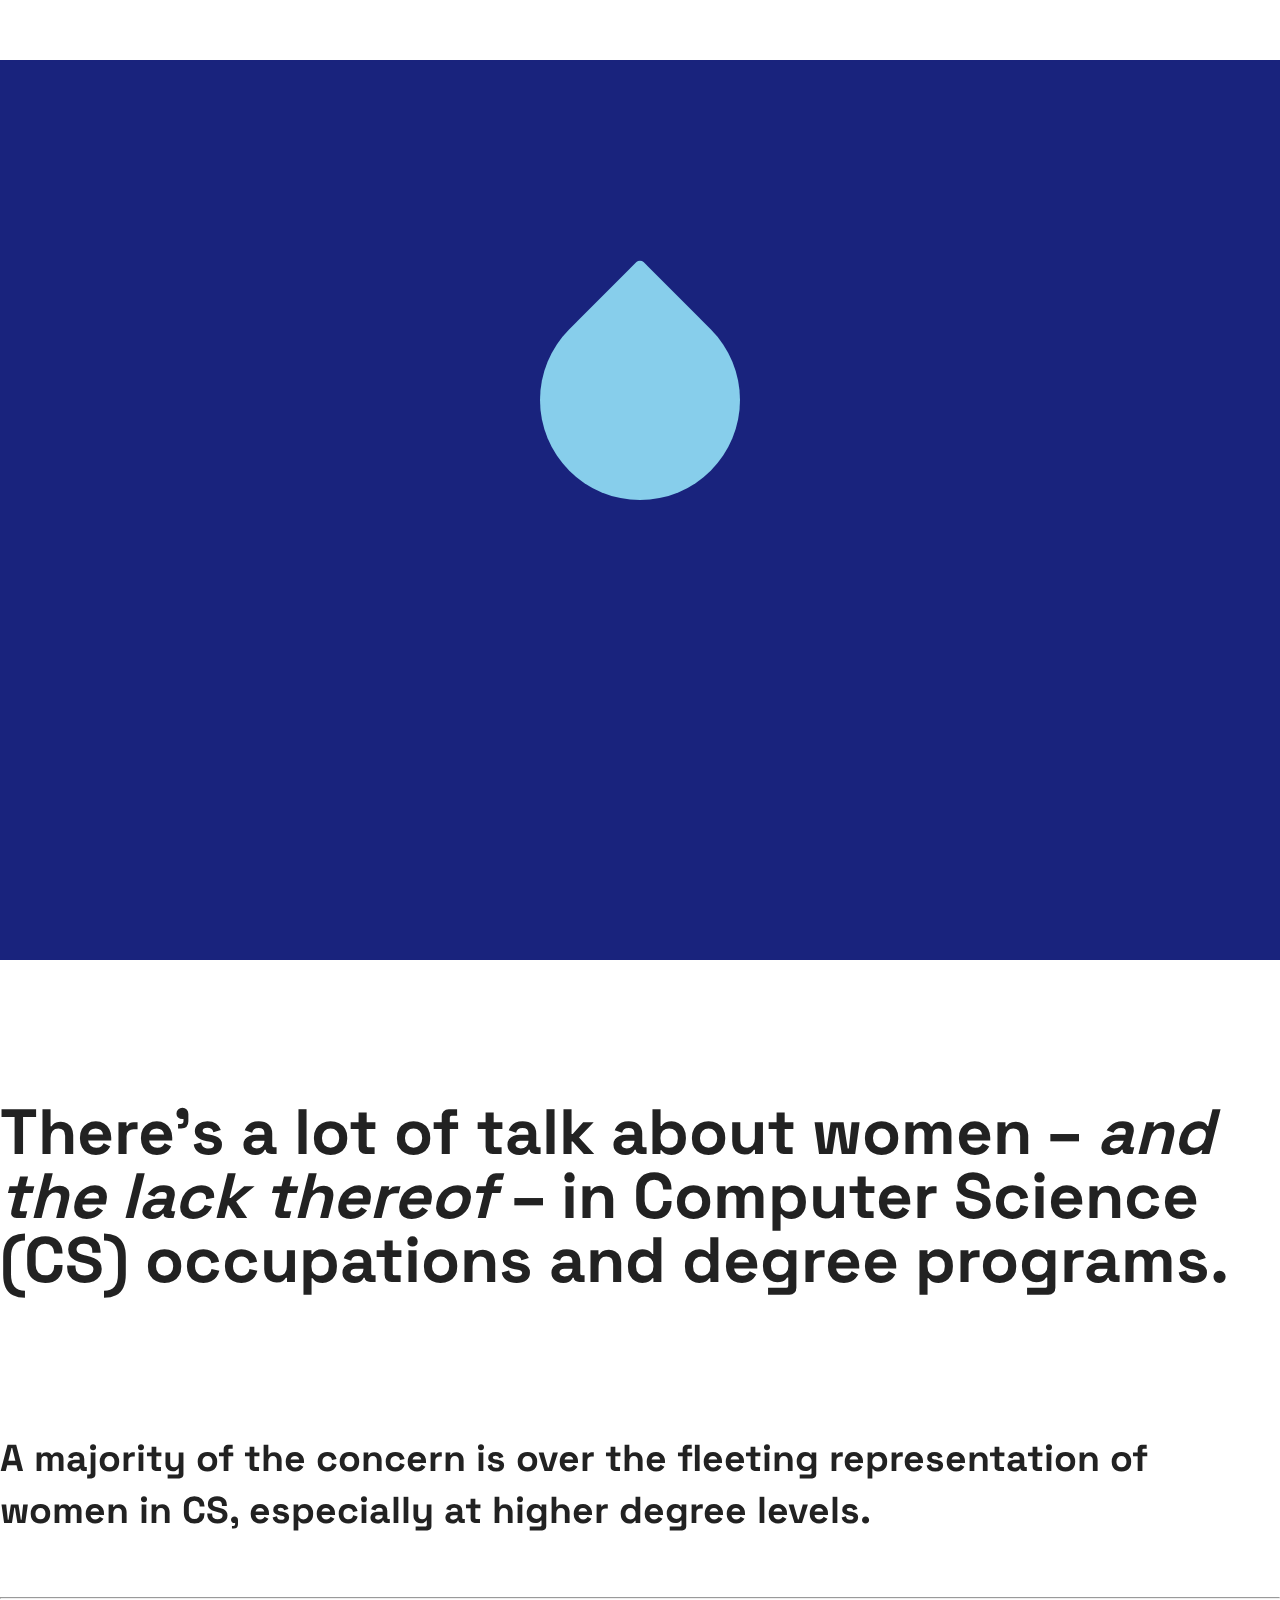
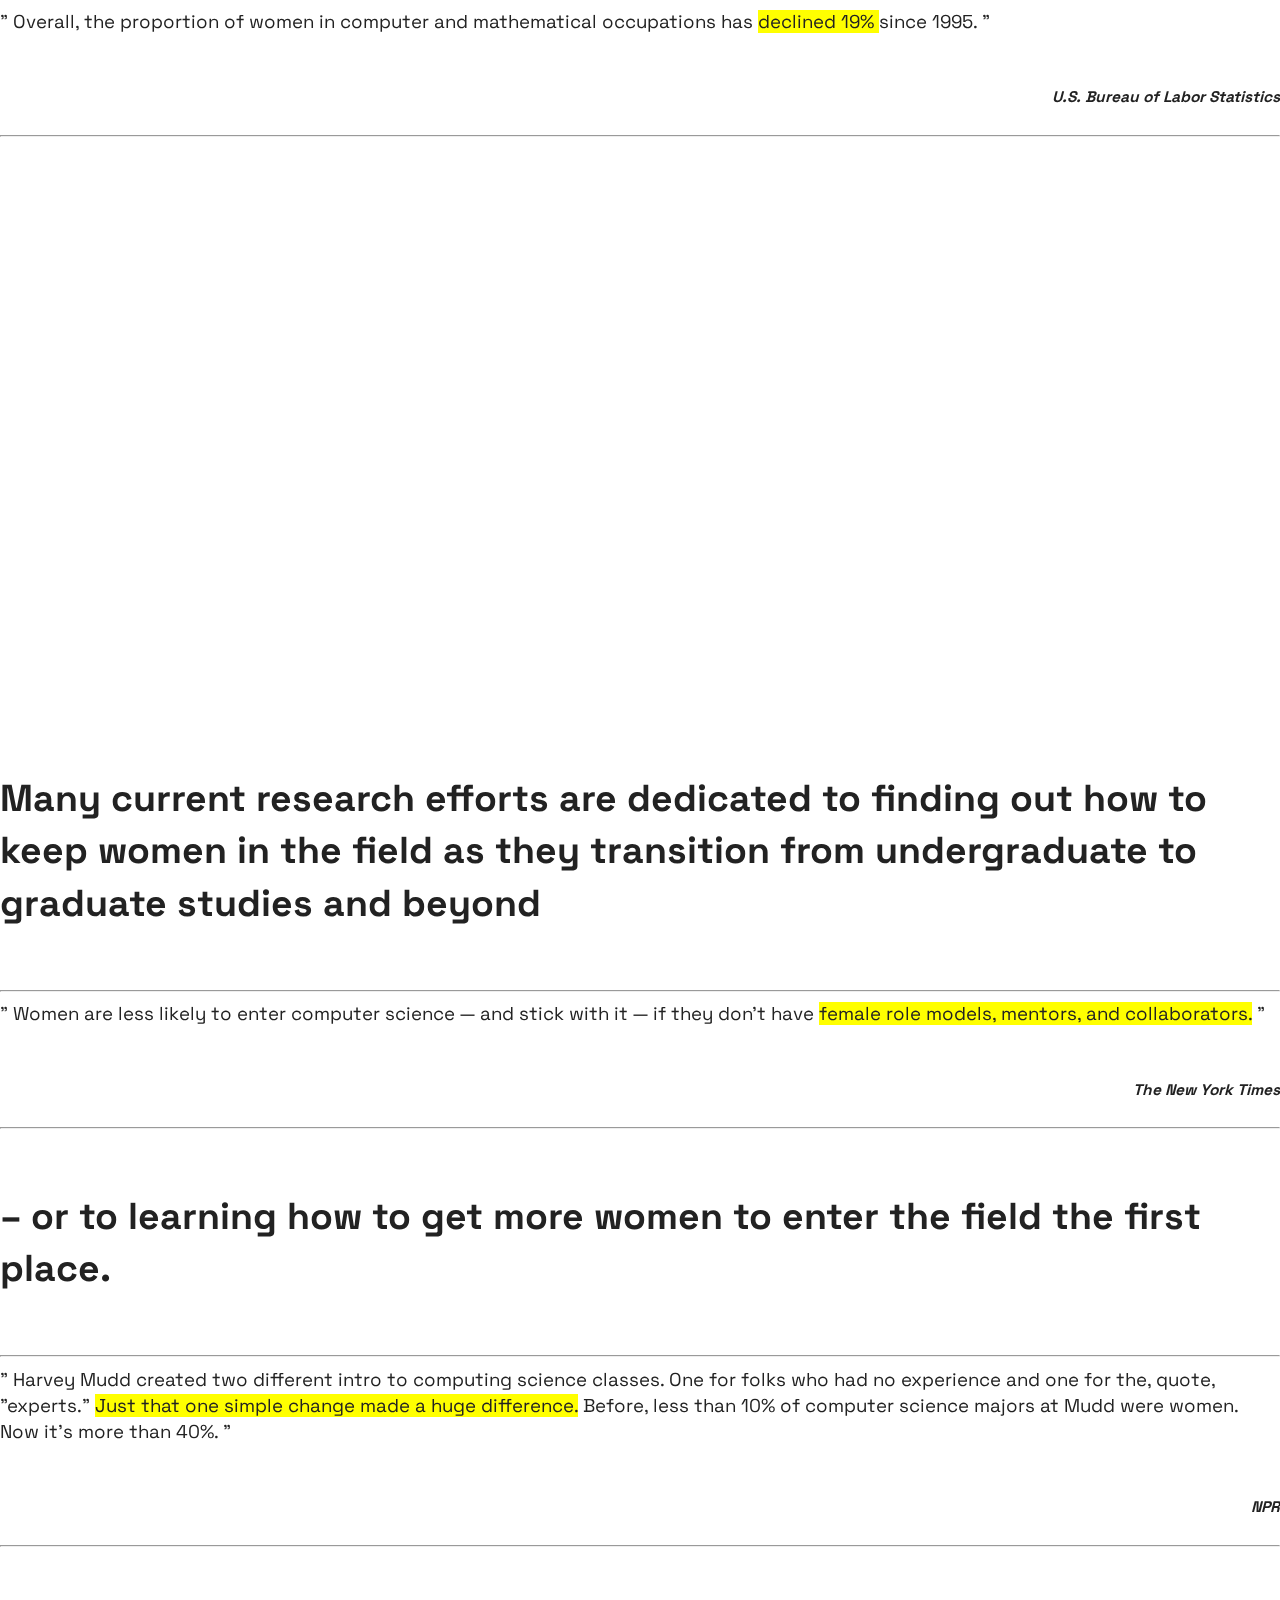
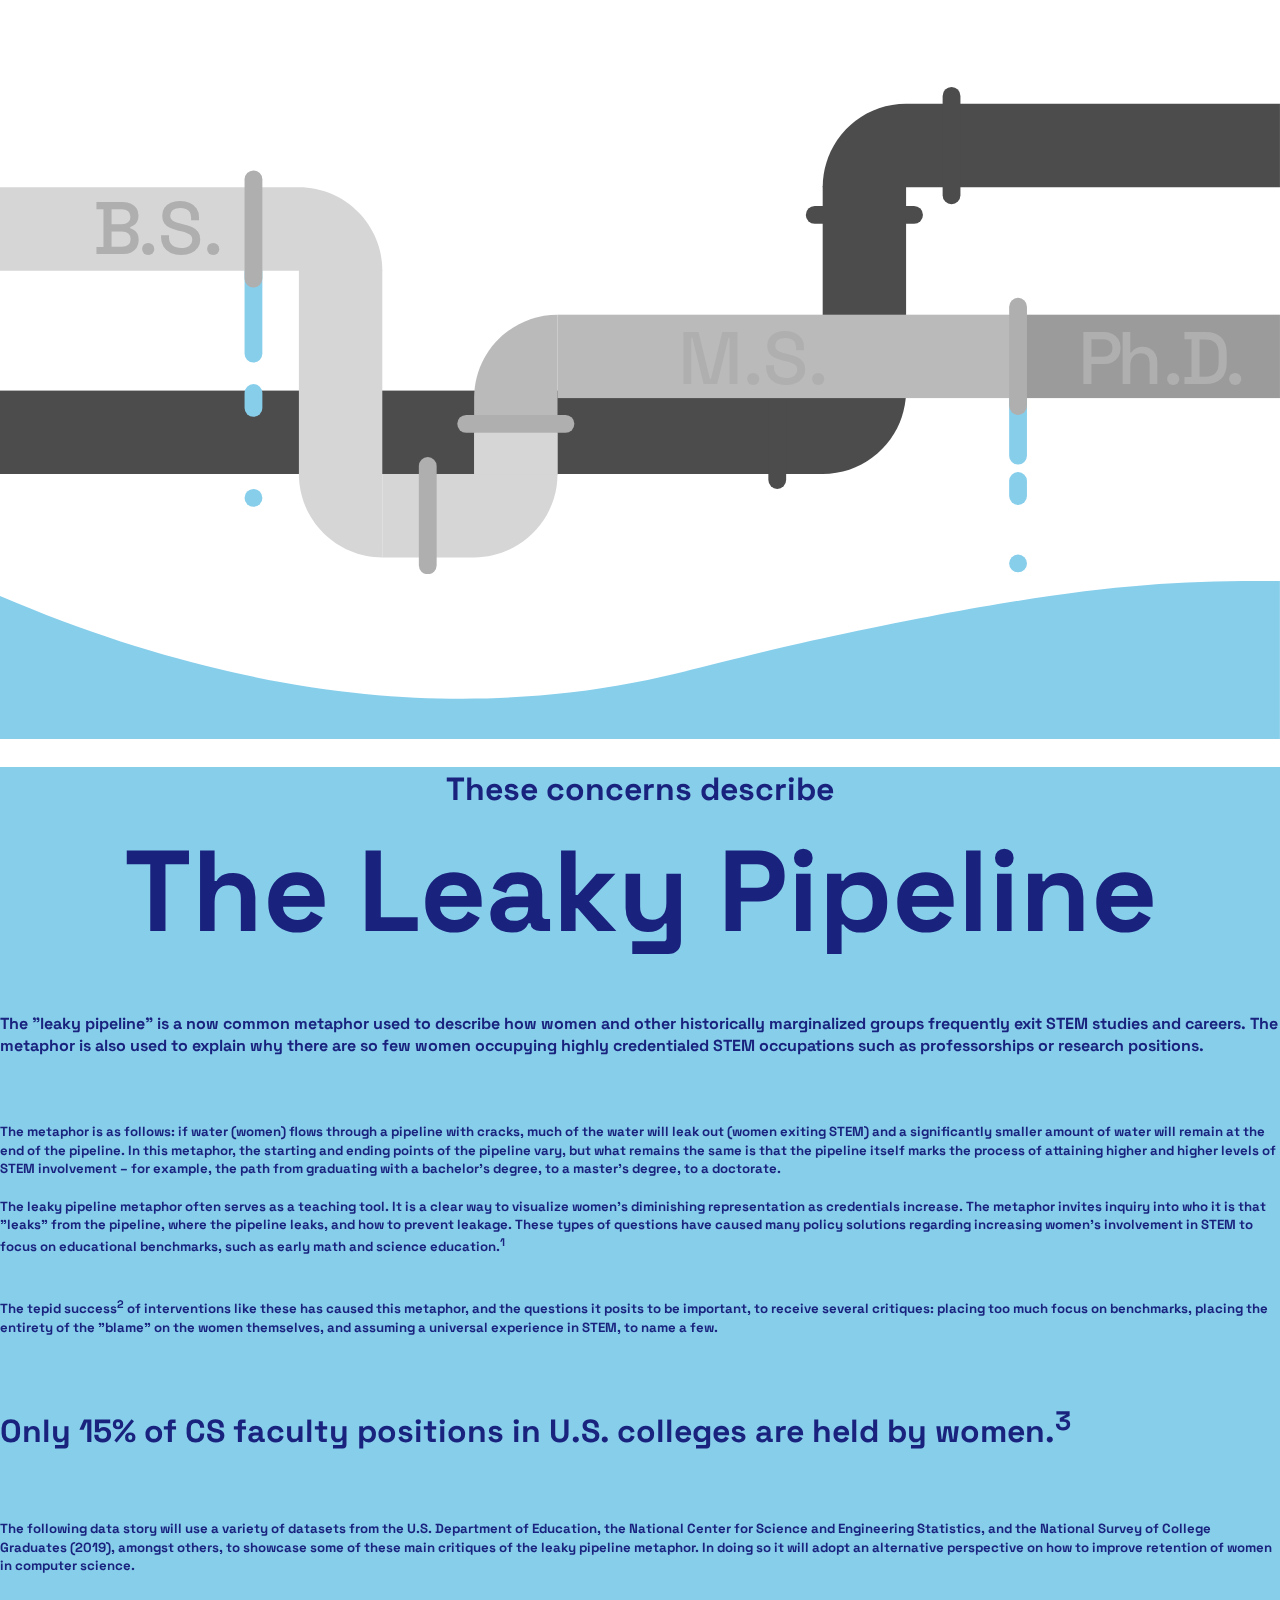
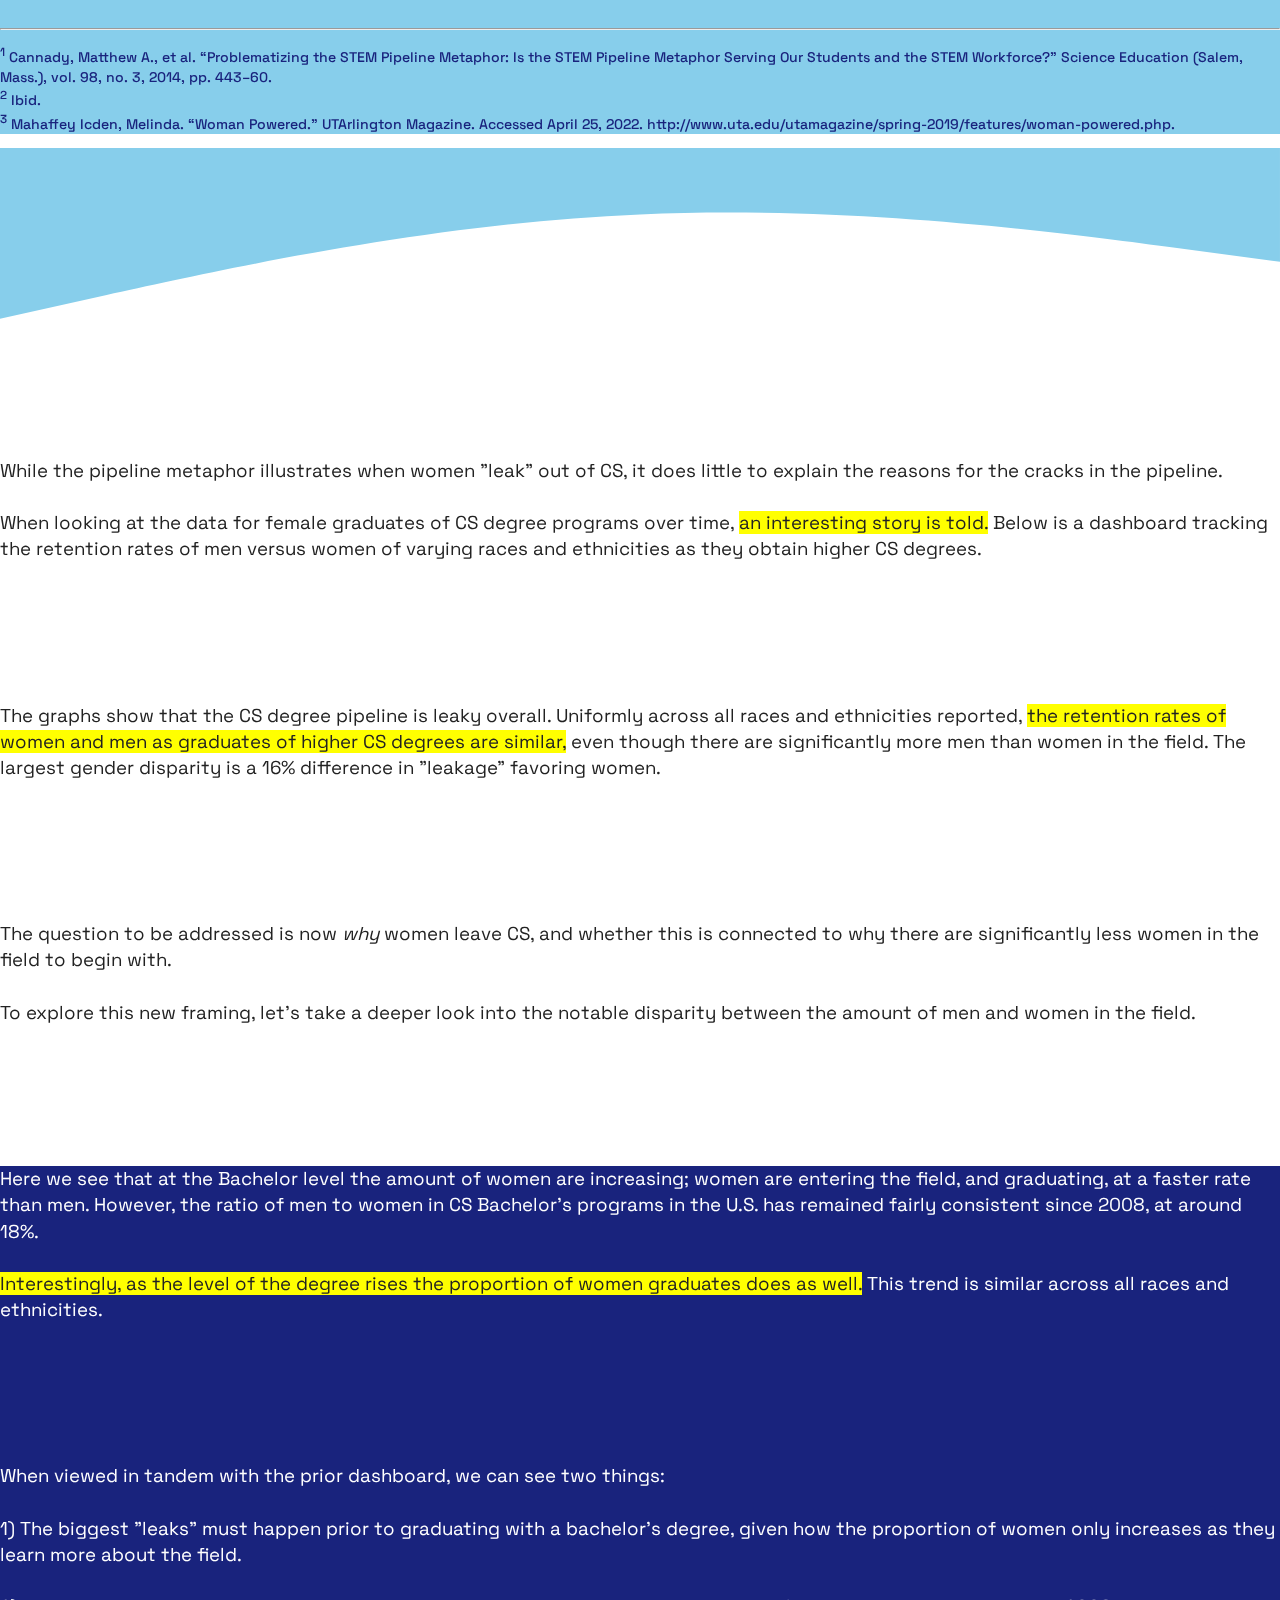
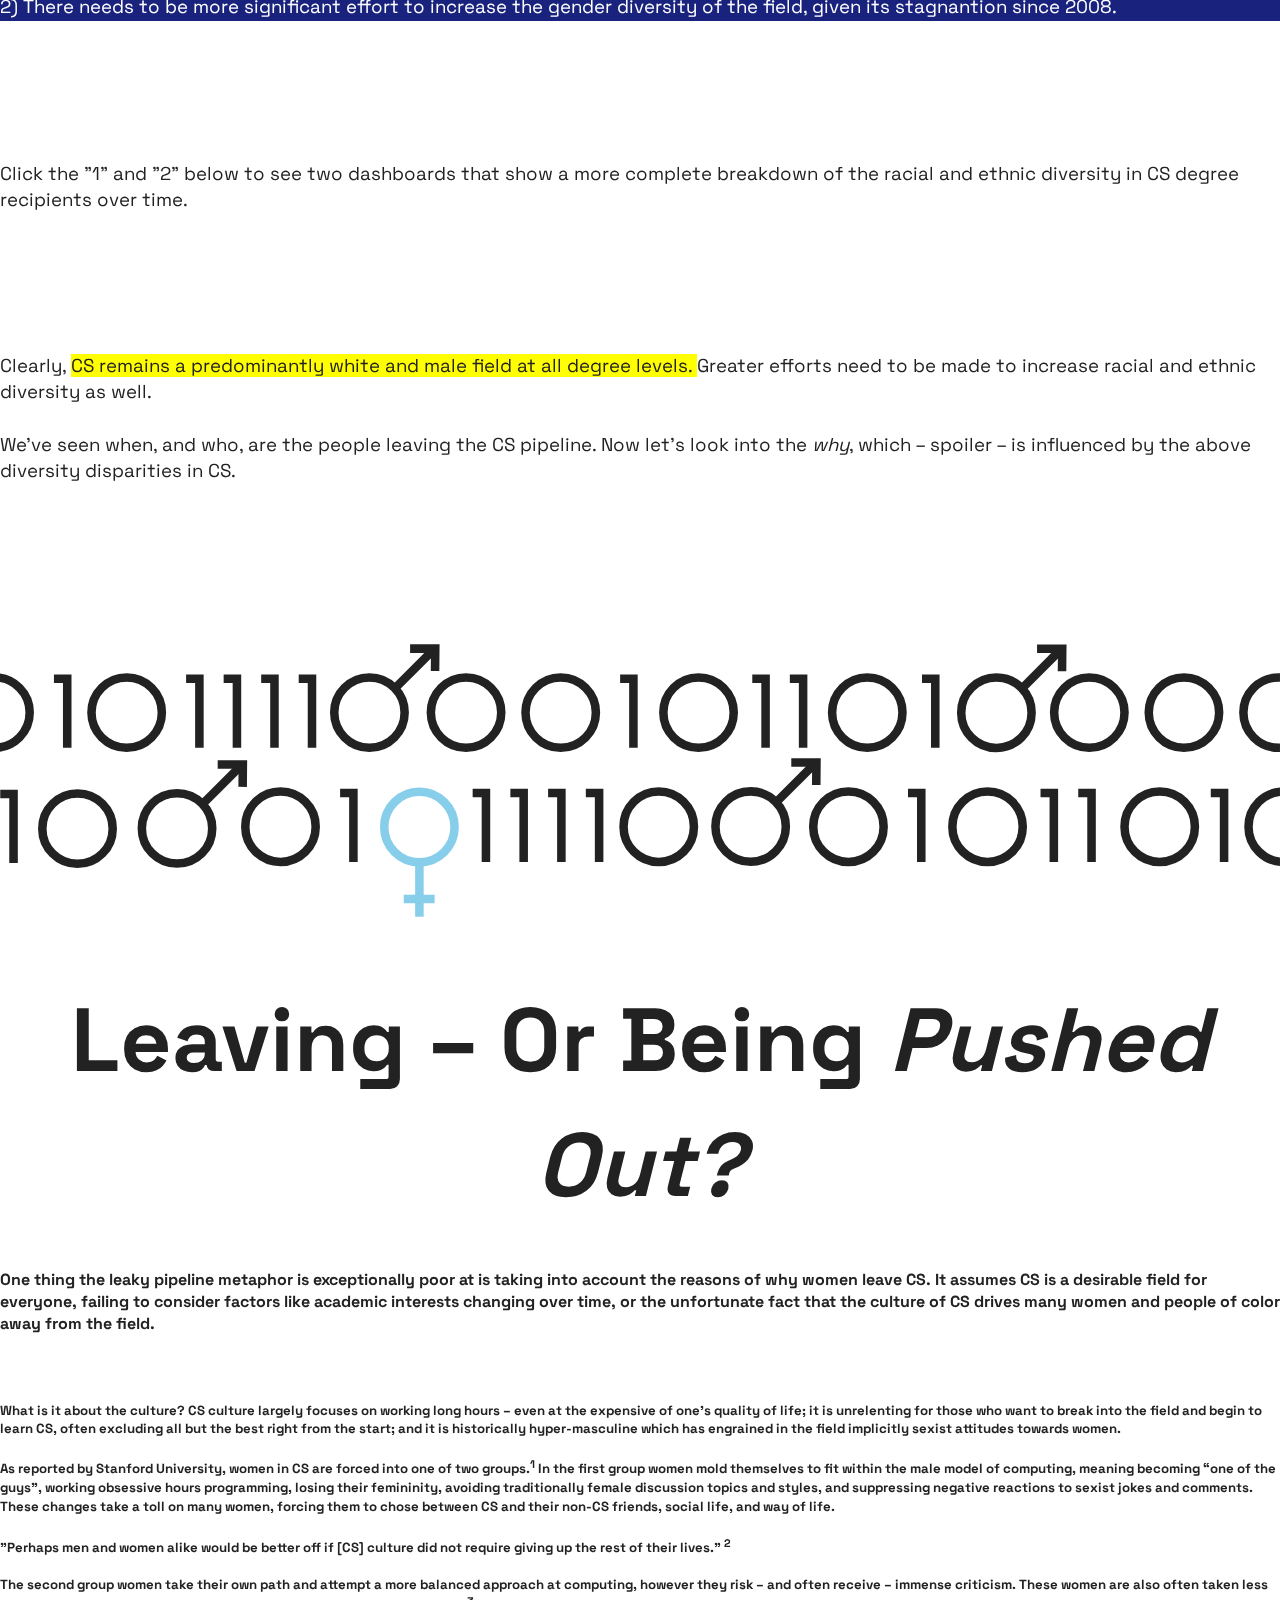
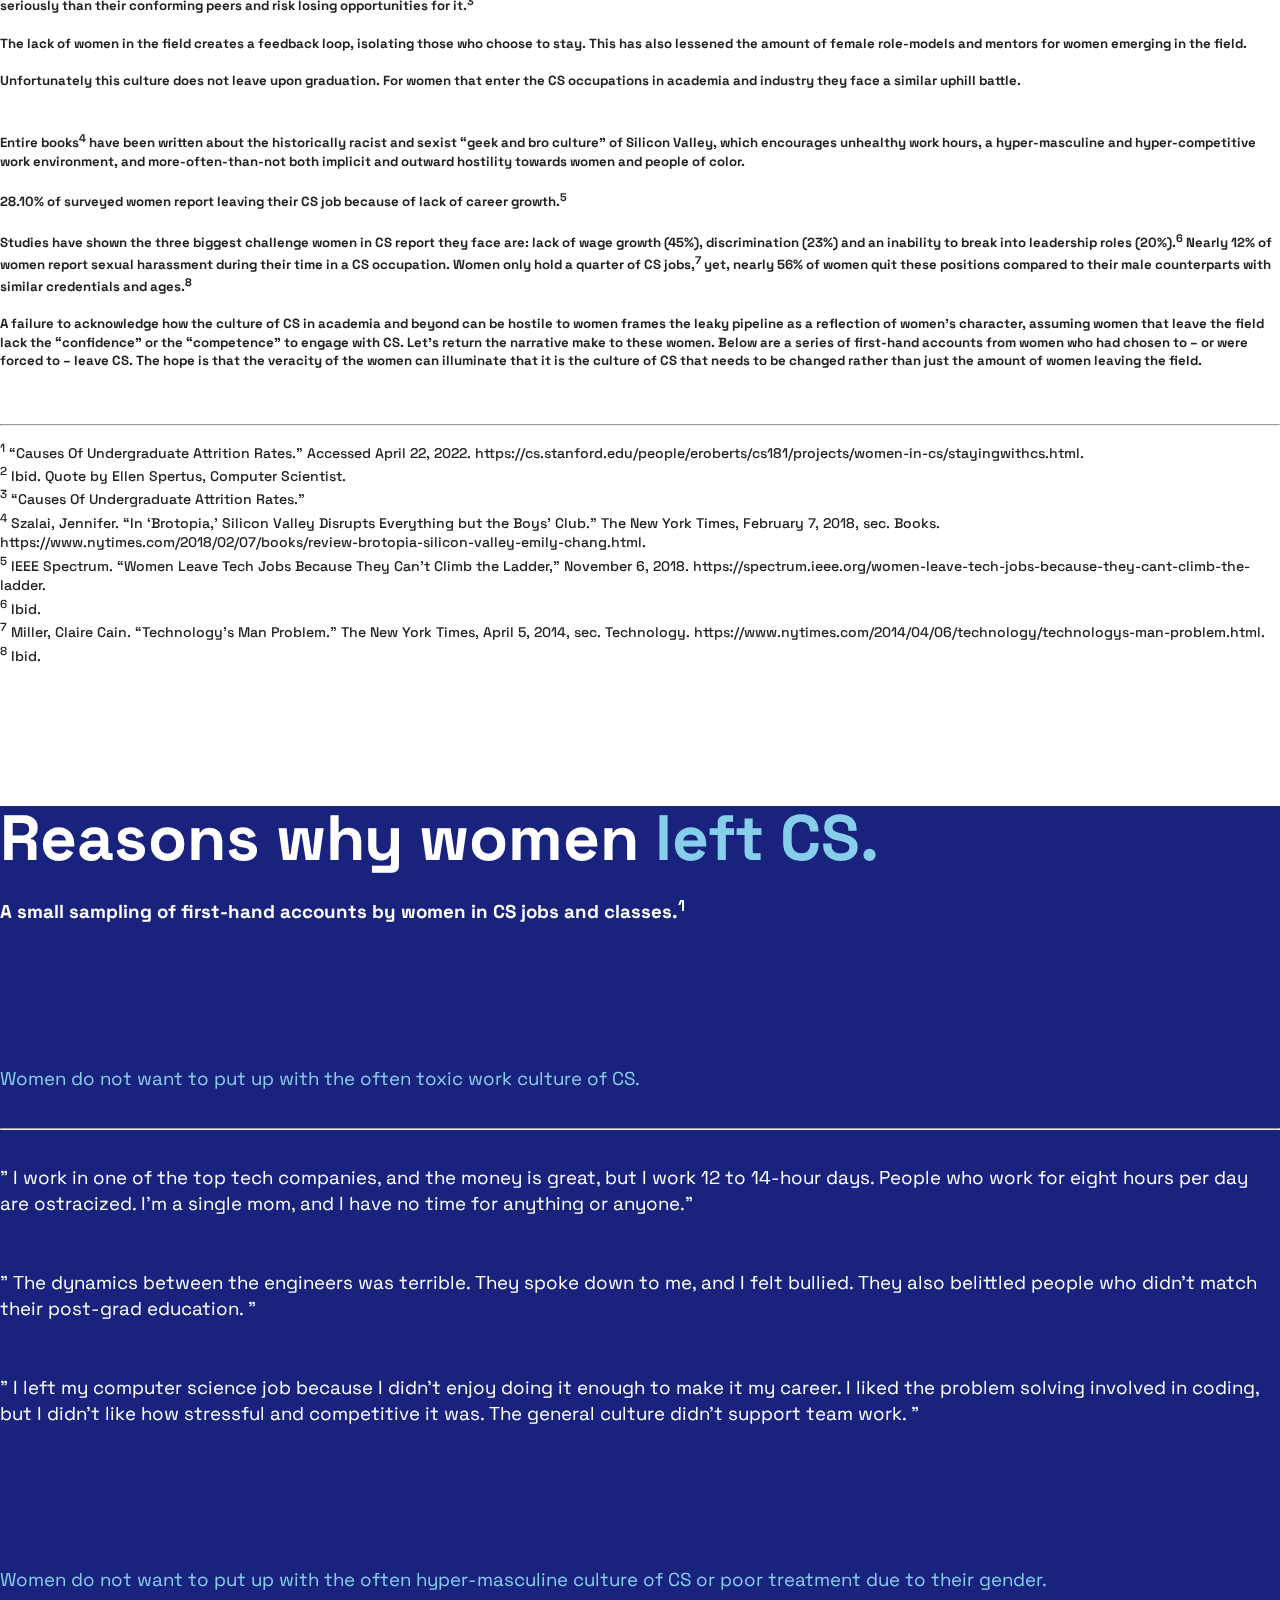
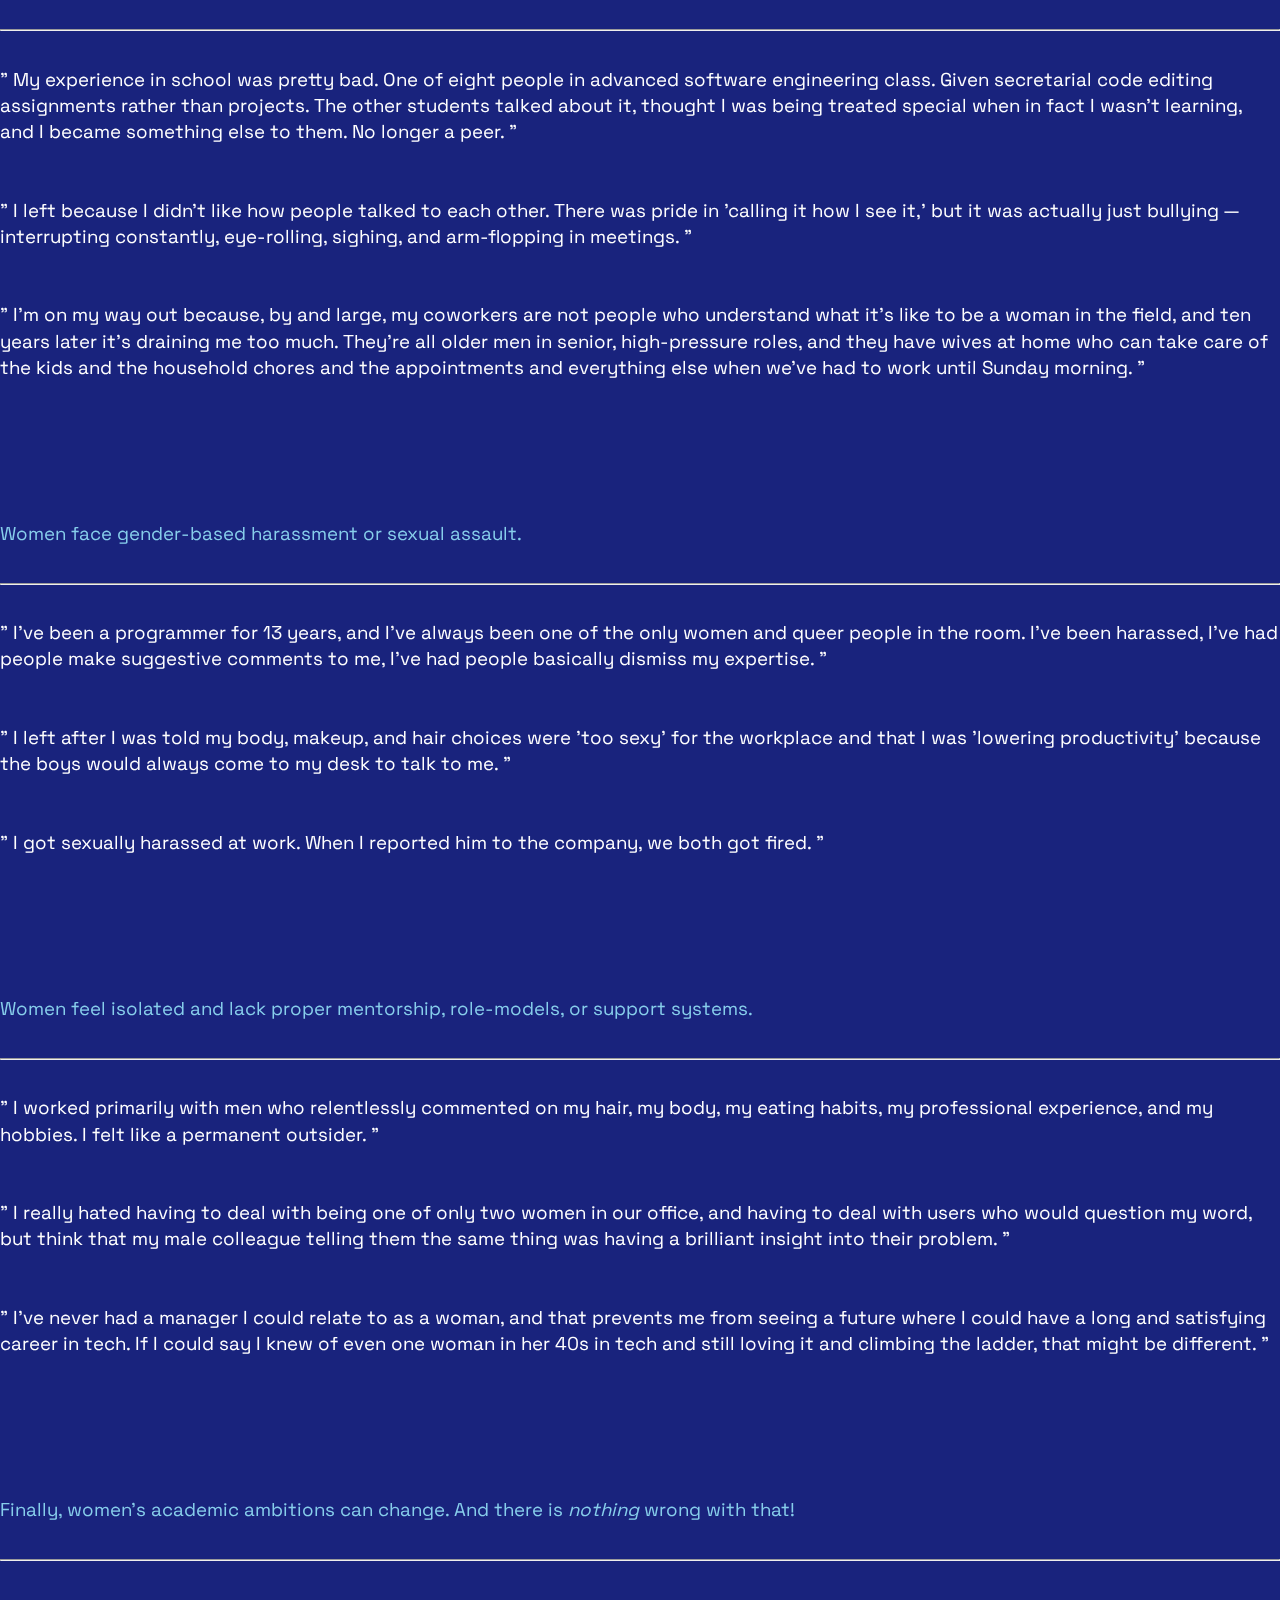
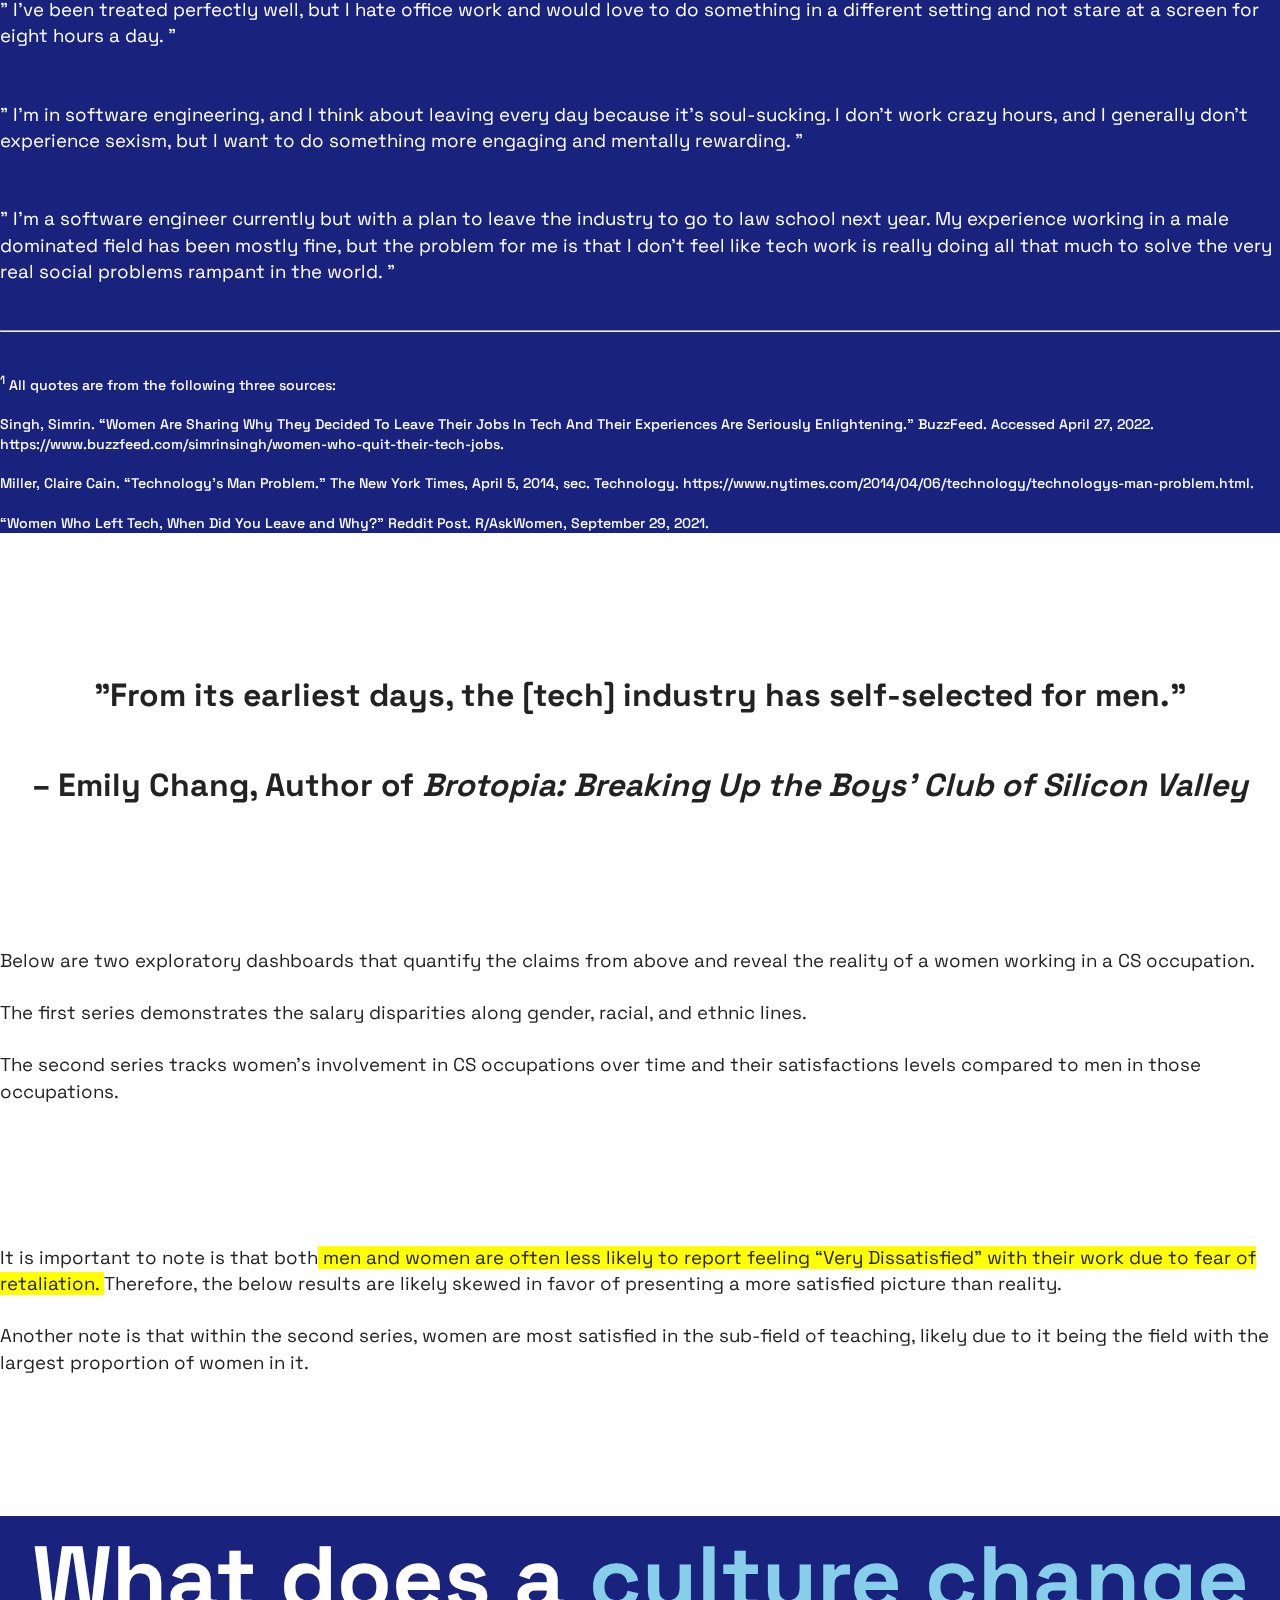
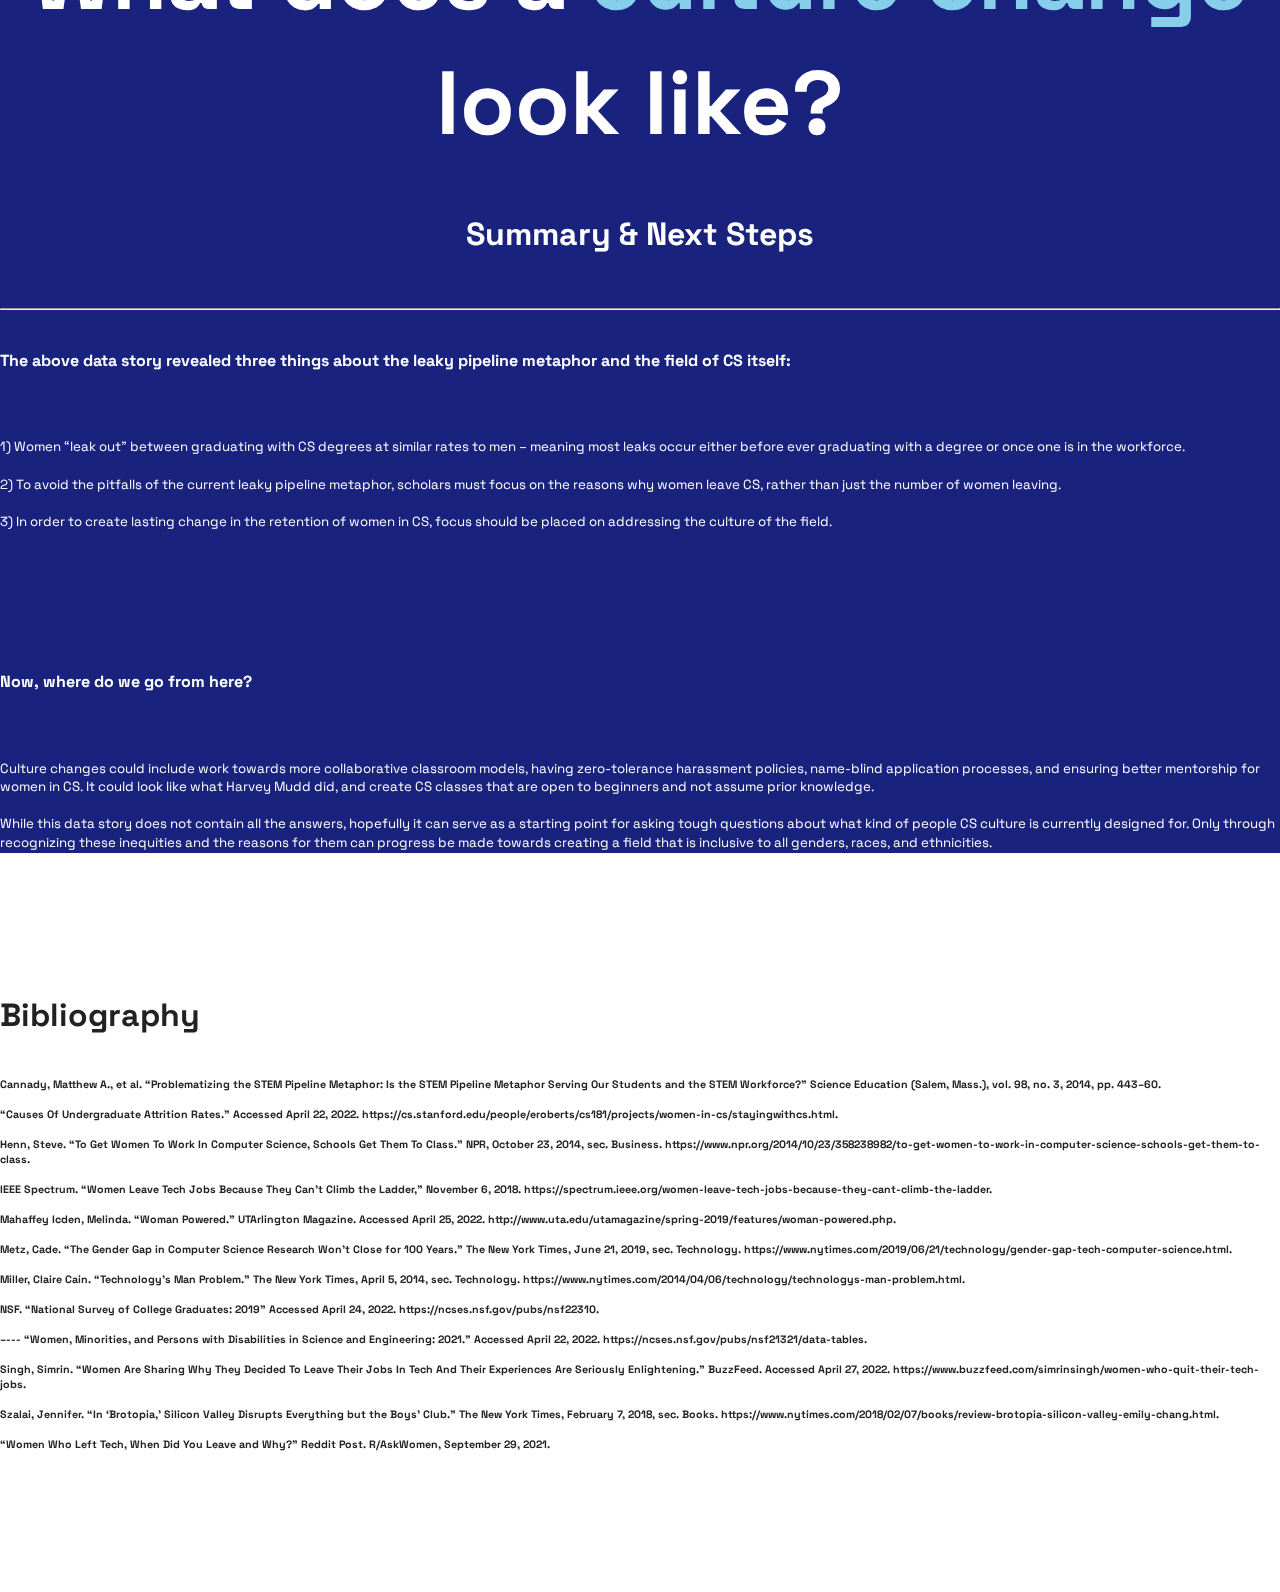
==== commit 3b49bb84: "Added citations" ====
--- a/index.html
+++ b/index.html
@@ -518,97 +518,160 @@
 
     <div class="row justify-content-center titlescreen" style="color: white">
         <div class="col-xs-12 col-sm-12 col-md-4 col-lg-4 col-xl-4">
-            <h1 class="stick bigtext spacertopxl spacerxl">
-                Reasons why women left CS.
-            </h1>
+            <h3 class="stick spacertopxl spacerxl">
+                <span class="h1 bigtext">Reasons why women <span style="color: skyblue;"> left CS.</span></span>
+                <br><br>
+                A small sampling of first-hand accounts by women in CS jobs and classes.<sup>1</sup>
+            </h3>
         </div>
         <div class="col-1"></div>
         <div class="col-xs-12 col-sm-12 col-md-5 col-lg-5 col-xl-5 spacertopxl spacerxl">
 
-            <h3 class="hgt spacertoplg">
-                <span>
-                    <h1>Women do not want to put up with the often toxic work culture of
-                        CS.
-                    </h1>
+            <h3 style="font-weight: 400;">
+                <span class="h1" style="color: skyblue;">
+                    Women do not want to put up with the often toxic work culture of CS.
                 </span>
-                <br>
+                <br><br>
                 <hr>
-                "
-                Overall, the proportion of women in computer and mathematical occupations has
-                <span style="background-color: skyblue"> declined 19% </span> since 1995.
-                "
-                <br><br>
-                <span style="text-align: right;"><h5><i>U.S. Bureau of Labor Statistics</i></h5></span>
-                <hr>
-            </h3>
-
-            <h3 class="hgt spacertoplg">
-                <span>
-                    <h1>Women do not want to put up with the often hyper-masculine culture of
-                        CS.
-                    </h1>
+                <br>
+                " I work in one of the top tech companies, and the money is great, but I work
+                12 to 14-hour days. People who work for eight hours per day are ostracized.
+                I’m a single mom, and I have no time for anything or anyone."
+                <br><br>
+                <br>
+                "
+                The dynamics between the engineers was terrible. They spoke down to me, and I felt bullied. They also
+                belittled people who didn’t match their post-grad education.
+                "
+                <br><br>
+                <br>
+                " I left my computer science job because I didn't enjoy doing it enough to make it my career.
+                I liked the problem solving involved in coding, but I didn't like how stressful and competitive it was.
+                The general culture didn't support team work. "
+            </h3>
+
+            <h3 class="spacertopxl"  style="font-weight: 400;">
+                <span class="h1" style="color: skyblue;">
+                    Women do not want to put up with the often hyper-masculine culture of CS or poor treatment
+                    due to their gender.
                 </span>
-                <br>
-                <hr>
-                "
-                Overall, the proportion of women in computer and mathematical occupations has
-                <span style="background-color: skyblue"> declined 19% </span> since 1995.
-                "
-                <br><br>
-                <span style="text-align: right;"><h5><i>U.S. Bureau of Labor Statistics</i></h5></span>
-                <hr>
-            </h3>
-
-            <h3 class="hgt spacertoplg">
-                <span>
-                    <h1>Women face gender-based harassment or sexual assault.
-                    </h1>
+                <br><br><hr><br>
+                "
+                My experience in school was pretty bad. One of eight people in advanced software engineering class.
+                Given secretarial code editing assignments rather than projects. The other students talked about it,
+                thought I was being treated special when in fact I wasn’t learning, and I became something else to them.
+                No longer a peer.
+                "
+                <br><br>
+                <br>
+                "
+                I left because I didn’t like how people talked to each other. There was pride in 'calling
+                it how I see it,' but it was actually just bullying — interrupting constantly, eye-rolling,
+                sighing, and arm-flopping in meetings.
+                "
+                <br><br>
+                <br>
+                "
+                I’m on my way out because, by and large, my coworkers are not people who understand what it’s like
+                to be a woman in the field, and ten years later it’s draining me too much. They’re all older men in
+                senior, high-pressure roles, and they have wives at home who can take care of the kids and the
+                household chores and the appointments and everything else when we’ve had to work until
+                Sunday morning.
+                "
+            </h3>
+
+            <h3 class="spacertopxl" style="font-weight: 400;">
+                <span class="h1" style="color: skyblue;">
+                    Women face gender-based harassment or sexual assault.
                 </span>
-                <br>
-                <hr>
-                "
-                Overall, the proportion of women in computer and mathematical occupations has
-                <span style="background-color: skyblue"> declined 19% </span> since 1995.
-                "
-                <br><br>
-                <span style="text-align: right;"><h5><i>U.S. Bureau of Labor Statistics</i></h5></span>
-                <hr>
-            </h3>
-
-            <h3 class="hgt spacertoplg">
-                <span>
-                    <h1>Women feel isolated and lack proper mentorship, role-models, or support systems.
-                    </h1>
+                <br><br><hr><br>
+                "
+                I’ve been a programmer for 13 years, and I’ve always been one of the only
+                women and queer people in the room. I’ve been harassed, I’ve had people make
+                suggestive comments to me, I’ve had people basically dismiss my expertise.
+                "
+                <br><br>
+                <br>
+                "
+                I left after I was told my body, makeup, and hair choices were 'too sexy' for the workplace and that
+                I was 'lowering productivity' because the boys would always come to my desk to talk to me.
+                "
+                <br><br>
+                <br>
+                "
+                I got sexually harassed at work. When I reported him to the company, we both got fired.
+                "
+            </h3>
+
+            <h3 class="spacertopxl" style="font-weight: 400;">
+                <span class="h1" style="color: skyblue;">
+                    Women feel isolated and lack proper mentorship, role-models, or support systems.
                 </span>
-                <br>
-                <hr>
-                "
-                Overall, the proportion of women in computer and mathematical occupations has
-                <span style="background-color: skyblue"> declined 19% </span> since 1995.
-                "
-                <br><br>
-                <span style="text-align: right;"><h5><i>U.S. Bureau of Labor Statistics</i></h5></span>
-                <hr>
-            </h3>
-
-            <h3 class="hgt spacertoplg">
-                <span>
-                    <h1>Finally, women's academic ambitions can change. And there is <i>nothing</i> wrong with that!
-                    </h1>
+                <br><br><hr><br>
+                "
+                I worked primarily with men who relentlessly commented on my hair, my body, my
+                eating habits, my professional experience, and my hobbies. I felt like a permanent outsider.
+                "
+                <br><br>
+                <br>
+                "
+                I really hated having to deal with being one of only two women in our office, and having to deal
+                with users who would question my word, but think that my male colleague telling them the same
+                thing was having a brilliant insight into their problem.
+                "
+                <br><br>
+                <br>
+                "
+                I've never had a manager I could relate to as a woman, and that prevents me from seeing a future where
+                I could have a long and satisfying career in tech. If I could say I knew of even one woman in her 40s
+                in tech and still loving it and climbing the ladder, that might be different.
+                "
+            </h3>
+
+            <h3 class="spacertopxl" style="font-weight: 400;">
+                 <span class="h1" style="color: skyblue;">
+                    Finally, women's academic ambitions can change. And there is <i>nothing</i> wrong with that!
                 </span>
-                <br>
-                <hr>
-                "
-                Overall, the proportion of women in computer and mathematical occupations has
-                <span style="background-color: skyblue"> declined 19% </span> since 1995.
-                "
-                <br><br>
-                <span style="text-align: right;"><h5><i>U.S. Bureau of Labor Statistics</i></h5></span>
-                <hr>
-            </h3>
-
-        </div>
-    </div>
+                <br><br><hr><br>
+                "
+                I've been treated perfectly well, but I hate office work
+                and would love to do something in a different setting and not stare at a screen for eight hours a day.
+                "
+                <br><br>
+                <br>
+                "
+                I’m in software engineering, and I think about leaving every day because it’s soul-sucking.
+                I don’t work crazy hours, and I generally don’t experience sexism, but I want to do something
+                more engaging and mentally rewarding.
+                "
+                <br><br>
+                <br>
+                "
+                I’m a software engineer currently but with a plan to leave the industry to go to law school next year.
+                My experience working in a male dominated field has been mostly fine, but the problem for me is that I
+                don’t feel like tech work is really doing all that much to solve the very real social problems rampant
+                in the world.
+                "
+                <br><br>
+            </h3>
+
+            <hr>
+            <p class="footnote spacertoplg">
+                <sup>1</sup> All quotes are from the following three sources:<br>
+                <br>
+                Singh, Simrin. “Women Are Sharing Why They Decided To Leave Their Jobs In Tech And Their
+                Experiences Are Seriously Enlightening.” BuzzFeed. Accessed April 27, 2022.
+                https://www.buzzfeed.com/simrinsingh/women-who-quit-their-tech-jobs.
+            <br><br>
+                Miller, Claire Cain. “Technology’s Man Problem.” The New York Times, April 5, 2014, sec.
+                Technology. https://www.nytimes.com/2014/04/06/technology/technologys-man-problem.html.
+            <br><br>
+                “Women Who Left Tech, When Did You Leave and Why?” Reddit Post. R/AskWomen,
+                September 29, 2021.
+            </p>
+        </div>
+    </div>
+
     <div class="row justify-content-center">
         <div class="col-xs-11 col-sm-11 col-md-10 col-lg-10 col-xl-10 spacertopxl">
             <h1 style="text-align: center;">
@@ -644,12 +707,49 @@
         </div>
     </div>
     <div class="row justify-content-center titlescreen">
-        <div class="col-xs-11 col-sm-11 col-md-10 col-lg-10 col-xl-10 spacerxl spacertopxl">
+        <div class="col-xs-11 col-sm-11 col-md-10 col-lg-10 col-xl-10 spacertopxl">
             <h1 style="text-align: center; color:white;">
-                <span style="font-size: 7vw;">What does a culture change look like?</span>
+                <span style="font-size: 7vw;">What does a <span style="color: skyblue;">culture change</span> look like?</span>
                 <br><br>
                 Summary & Next Steps
             </h1>
+            <br>
+            <hr style="color:white;">
+        </div>
+        <div class="col-xs-11 col-sm-11 col-md-5 col-lg-5 col-xl-5 spacerxl">
+            <h4 class="spacertoplg" style="color: white;">
+                <b> The above data story revealed three things about the leaky pipeline metaphor and the field of CS
+                    itself:
+                </b>
+            </h4>
+            <br>
+            <h5 style="color: white; font-weight: 400;">
+                1) Women “leak out” between graduating with CS degrees at similar rates to men – meaning most leaks
+                occur either before ever graduating with a degree or once one is in the workforce.
+                <br><br>
+                2) To avoid the pitfalls of the current leaky pipeline metaphor, scholars must focus on the reasons why
+                women leave CS, rather than just the number of women leaving.
+                <br><br>
+                3) In order to create lasting change in the retention of women in CS, focus should be placed on
+                addressing the culture of the field.
+            </h5>
+        </div>
+        <div class="col-xs-11 col-sm-11 col-md-5 col-lg-5 col-xl-5 spacerxl">
+            <h4 class="spacertoplg" style="color: white;">
+                <b> Now, where do we go from here? </b>
+            </h4>
+            <br>
+            <h5 style="color: white; font-weight: 400;">
+                Culture changes could include work towards more collaborative
+                classroom models, having zero-tolerance harassment policies, name-blind application processes, and
+                ensuring better mentorship for women in CS. It could look like what Harvey Mudd did, and create CS
+                classes that are open to beginners and not assume prior knowledge.
+                <br><br>
+                While this data story does not contain all the answers, hopefully it can serve as a starting point
+                for asking tough questions about what kind of people CS culture is currently designed for. Only
+                through recognizing these inequities and the reasons for them can progress be made towards creating
+                a field that is inclusive to all genders, races, and ethnicities.
+            </h5>
         </div>
     </div>
     <div class="row justify-content-center">
@@ -657,9 +757,31 @@
             <h1>
                 Bibliography
             </h1>
-            <h4 class="spacertoplg">
-                Example
-            </h4>
+            <h6 class="spacertoplg">
+                Cannady, Matthew A., et al. “Problematizing the STEM Pipeline Metaphor: Is the STEM Pipeline Metaphor Serving Our Students and the STEM Workforce?” Science Education (Salem, Mass.), vol. 98, no. 3, 2014, pp. 443–60.
+                <br><br>
+                “Causes Of Undergraduate Attrition Rates.” Accessed April 22, 2022. https://cs.stanford.edu/people/eroberts/cs181/projects/women-in-cs/stayingwithcs.html.
+                <br><br>
+                Henn, Steve. “To Get Women To Work In Computer Science, Schools Get Them To Class.” NPR, October 23, 2014, sec. Business. https://www.npr.org/2014/10/23/358238982/to-get-women-to-work-in-computer-science-schools-get-them-to-class.
+                <br><br>
+                IEEE Spectrum. “Women Leave Tech Jobs Because They Can’t Climb the Ladder,” November 6, 2018. https://spectrum.ieee.org/women-leave-tech-jobs-because-they-cant-climb-the-ladder.
+                <br><br>
+                Mahaffey Icden, Melinda. “Woman Powered.” UTArlington Magazine. Accessed April 25, 2022. http://www.uta.edu/utamagazine/spring-2019/features/woman-powered.php.
+                <br><br>
+                Metz, Cade. “The Gender Gap in Computer Science Research Won’t Close for 100 Years.” The New York Times, June 21, 2019, sec. Technology. https://www.nytimes.com/2019/06/21/technology/gender-gap-tech-computer-science.html.
+                <br><br>
+                Miller, Claire Cain. “Technology’s Man Problem.” The New York Times, April 5, 2014, sec. Technology. https://www.nytimes.com/2014/04/06/technology/technologys-man-problem.html.
+                <br><br>
+                NSF. “National Survey of College Graduates: 2019” Accessed April 24, 2022. https://ncses.nsf.gov/pubs/nsf22310.
+                <br><br>
+                –--- “Women, Minorities, and Persons with Disabilities in Science and Engineering: 2021.” Accessed April 22, 2022. https://ncses.nsf.gov/pubs/nsf21321/data-tables.
+                <br><br>
+                Singh, Simrin. “Women Are Sharing Why They Decided To Leave Their Jobs In Tech And Their Experiences Are Seriously Enlightening.” BuzzFeed. Accessed April 27, 2022. https://www.buzzfeed.com/simrinsingh/women-who-quit-their-tech-jobs.
+                <br><br>
+                Szalai, Jennifer. “In ‘Brotopia,’ Silicon Valley Disrupts Everything but the Boys’ Club.” The New York Times, February 7, 2018, sec. Books. https://www.nytimes.com/2018/02/07/books/review-brotopia-silicon-valley-emily-chang.html.
+                <br><br>
+                “Women Who Left Tech, When Did You Leave and Why?” Reddit Post. R/AskWomen, September 29, 2021.
+            </h6>
         </div>
     </div>
 </body>
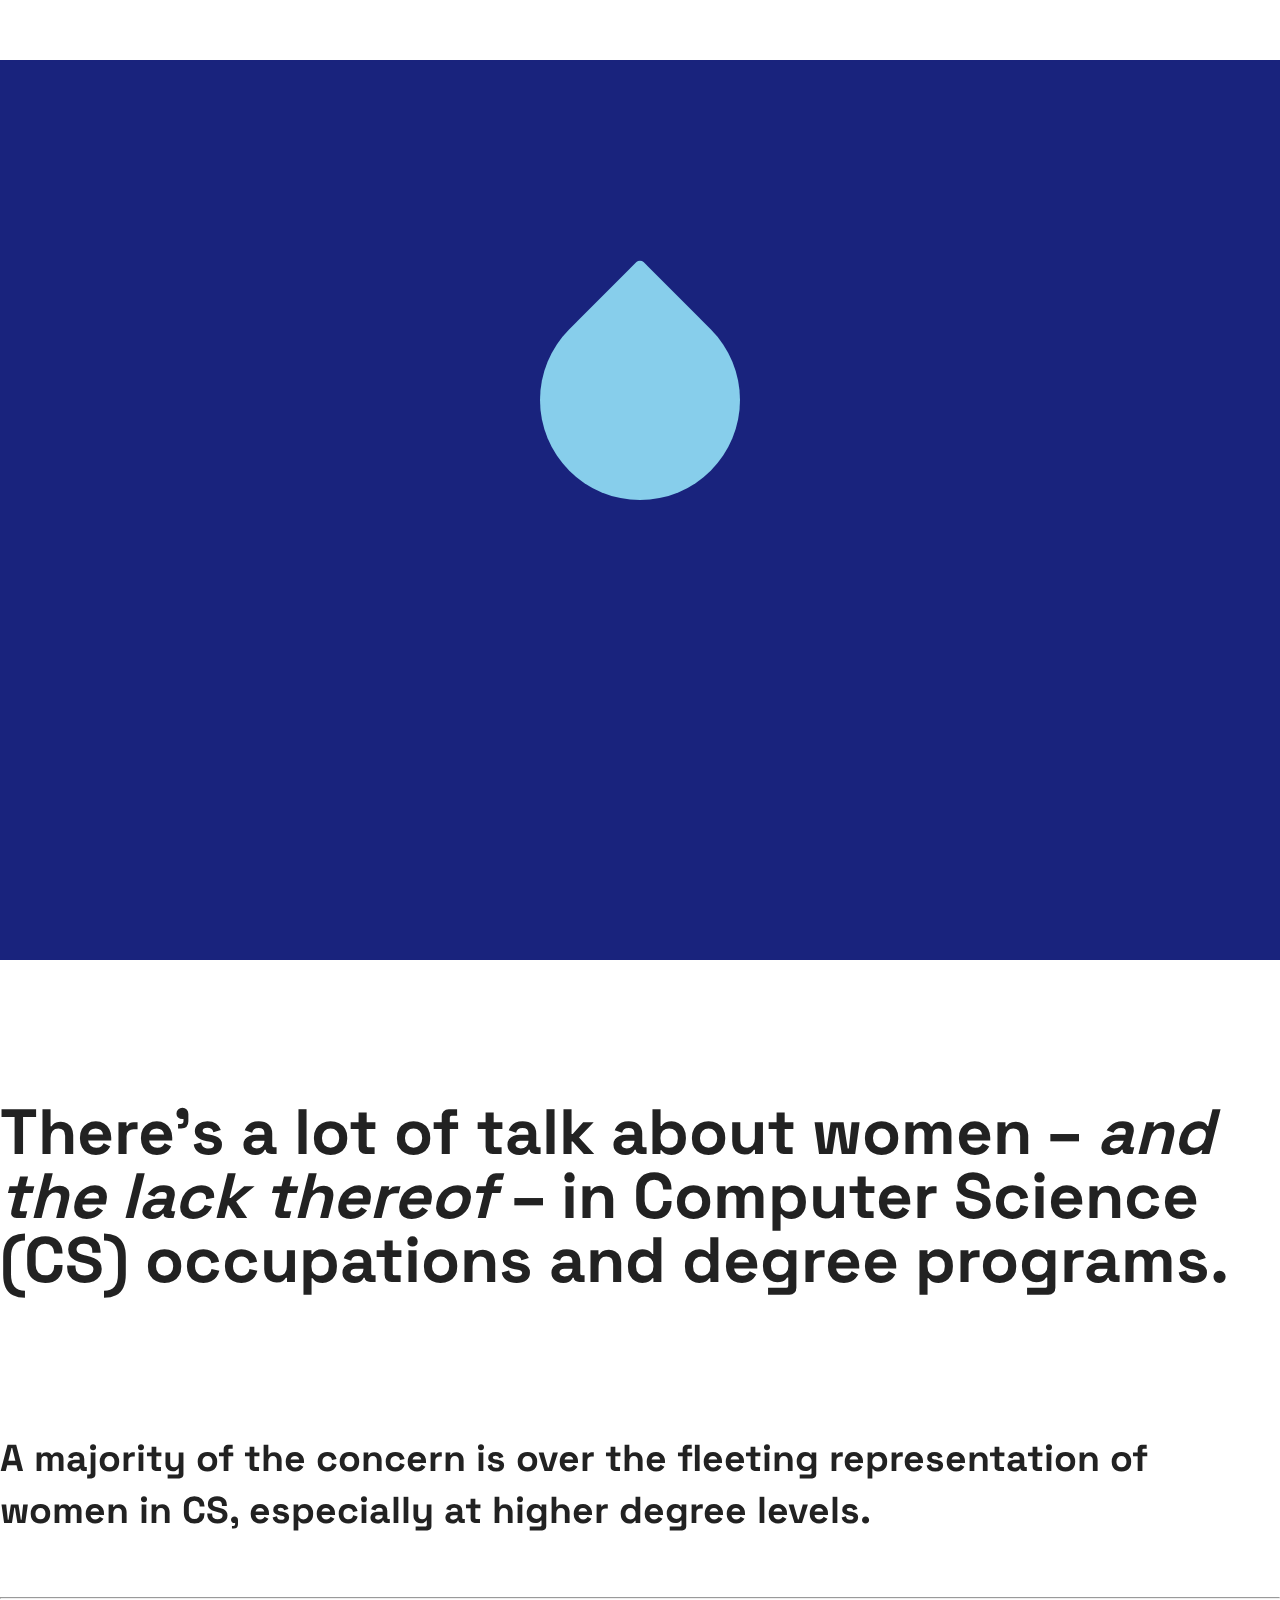
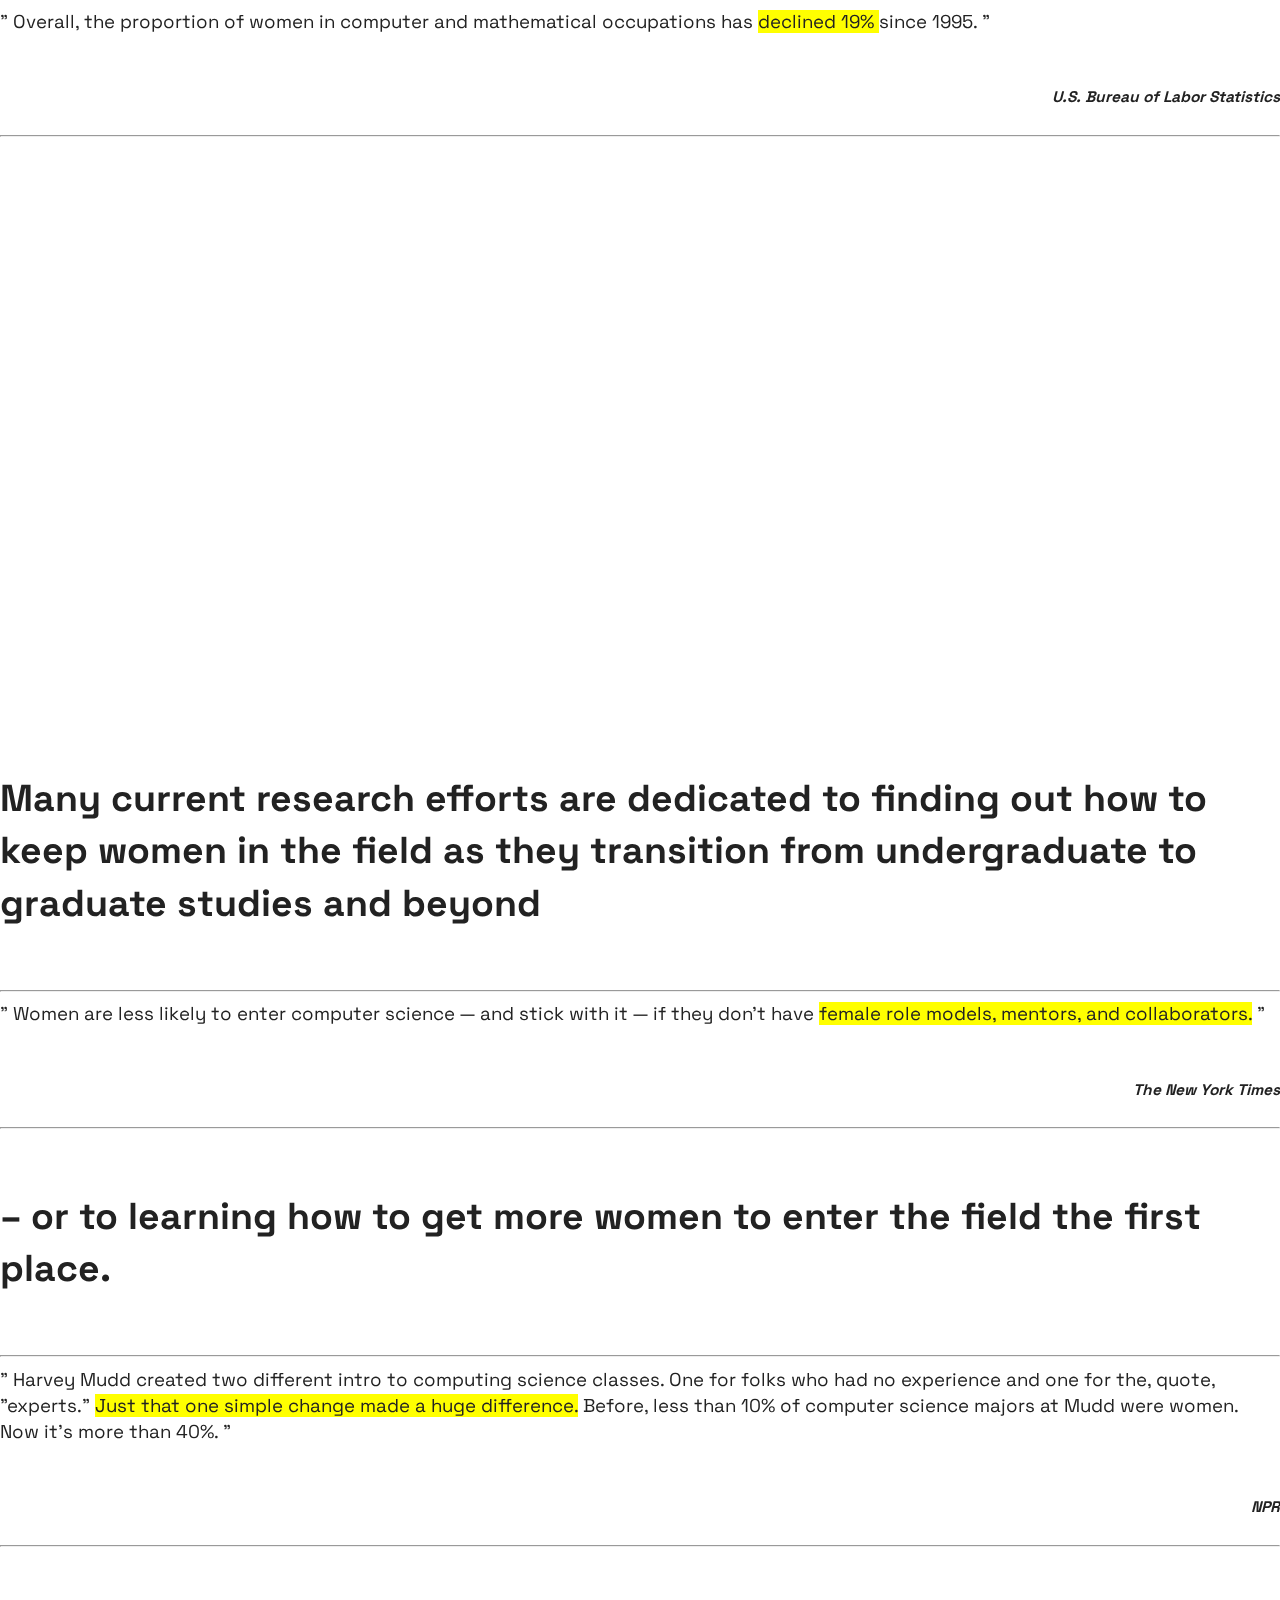
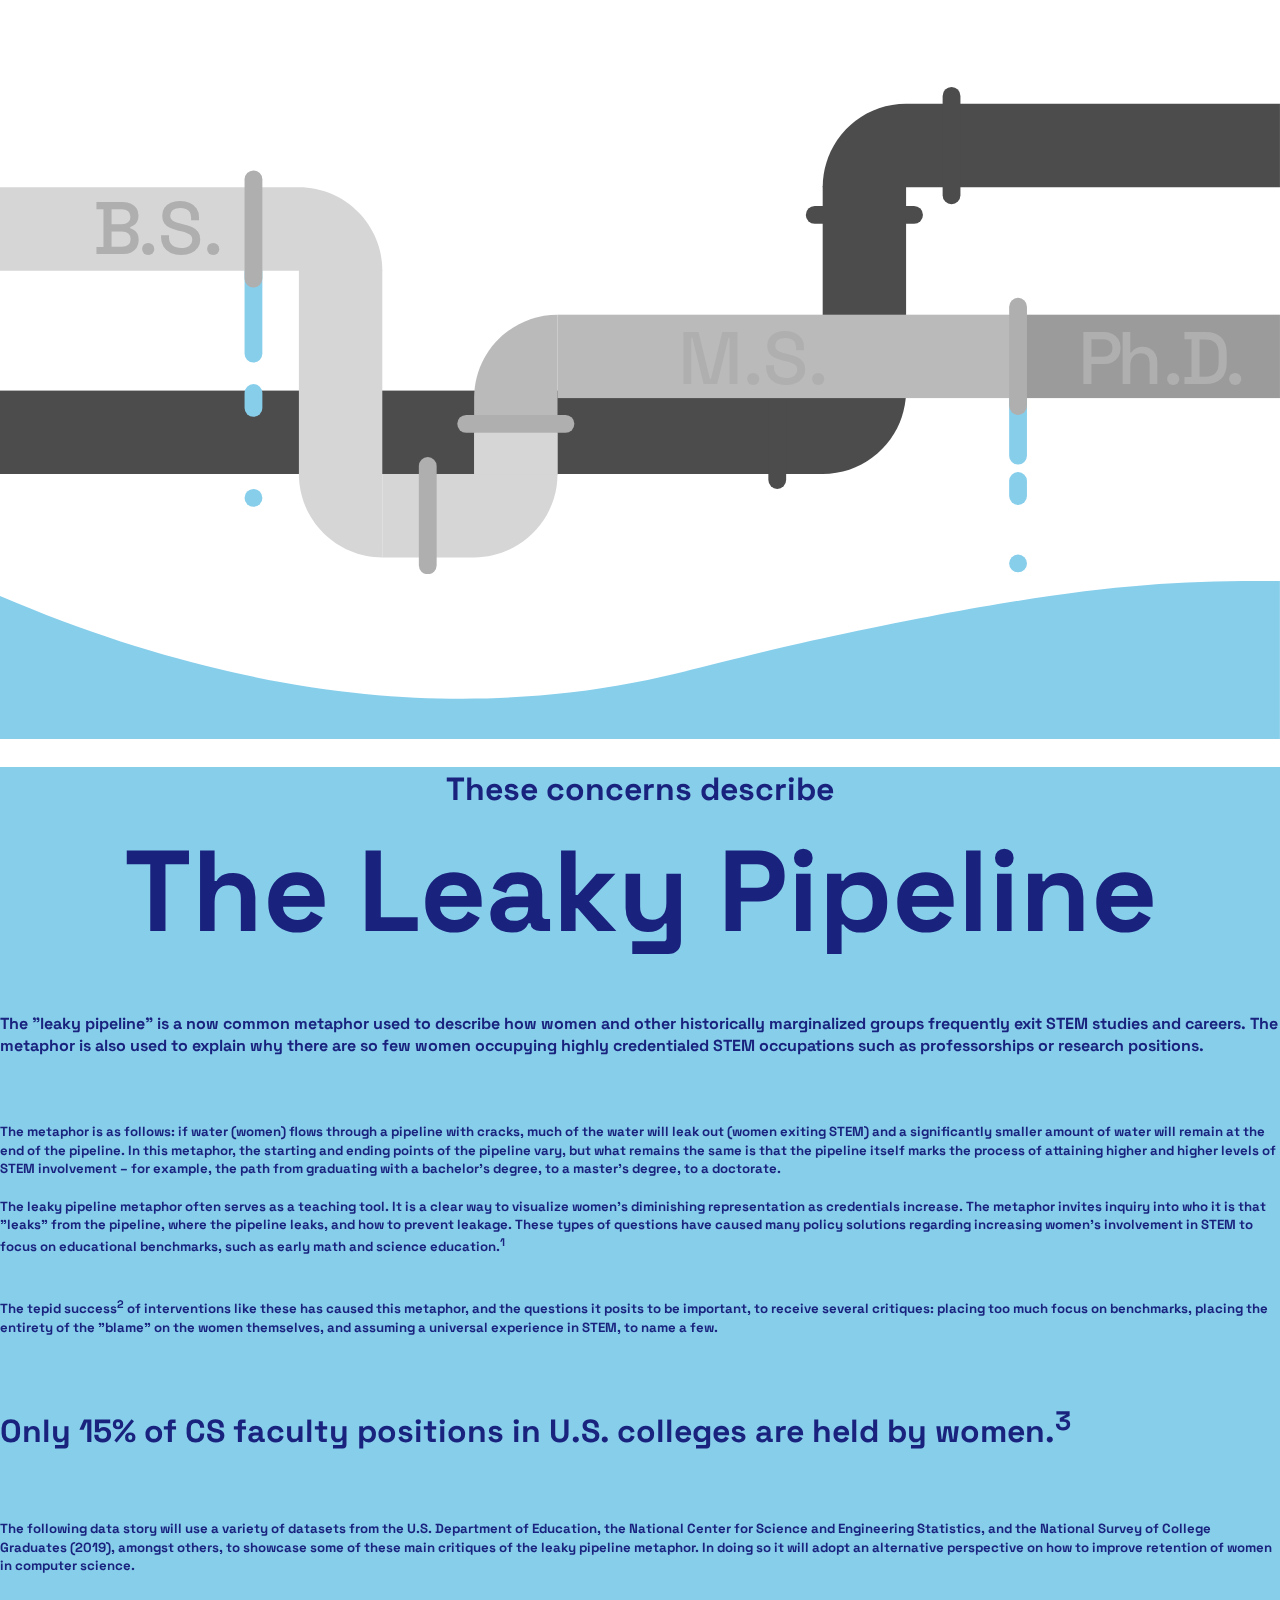
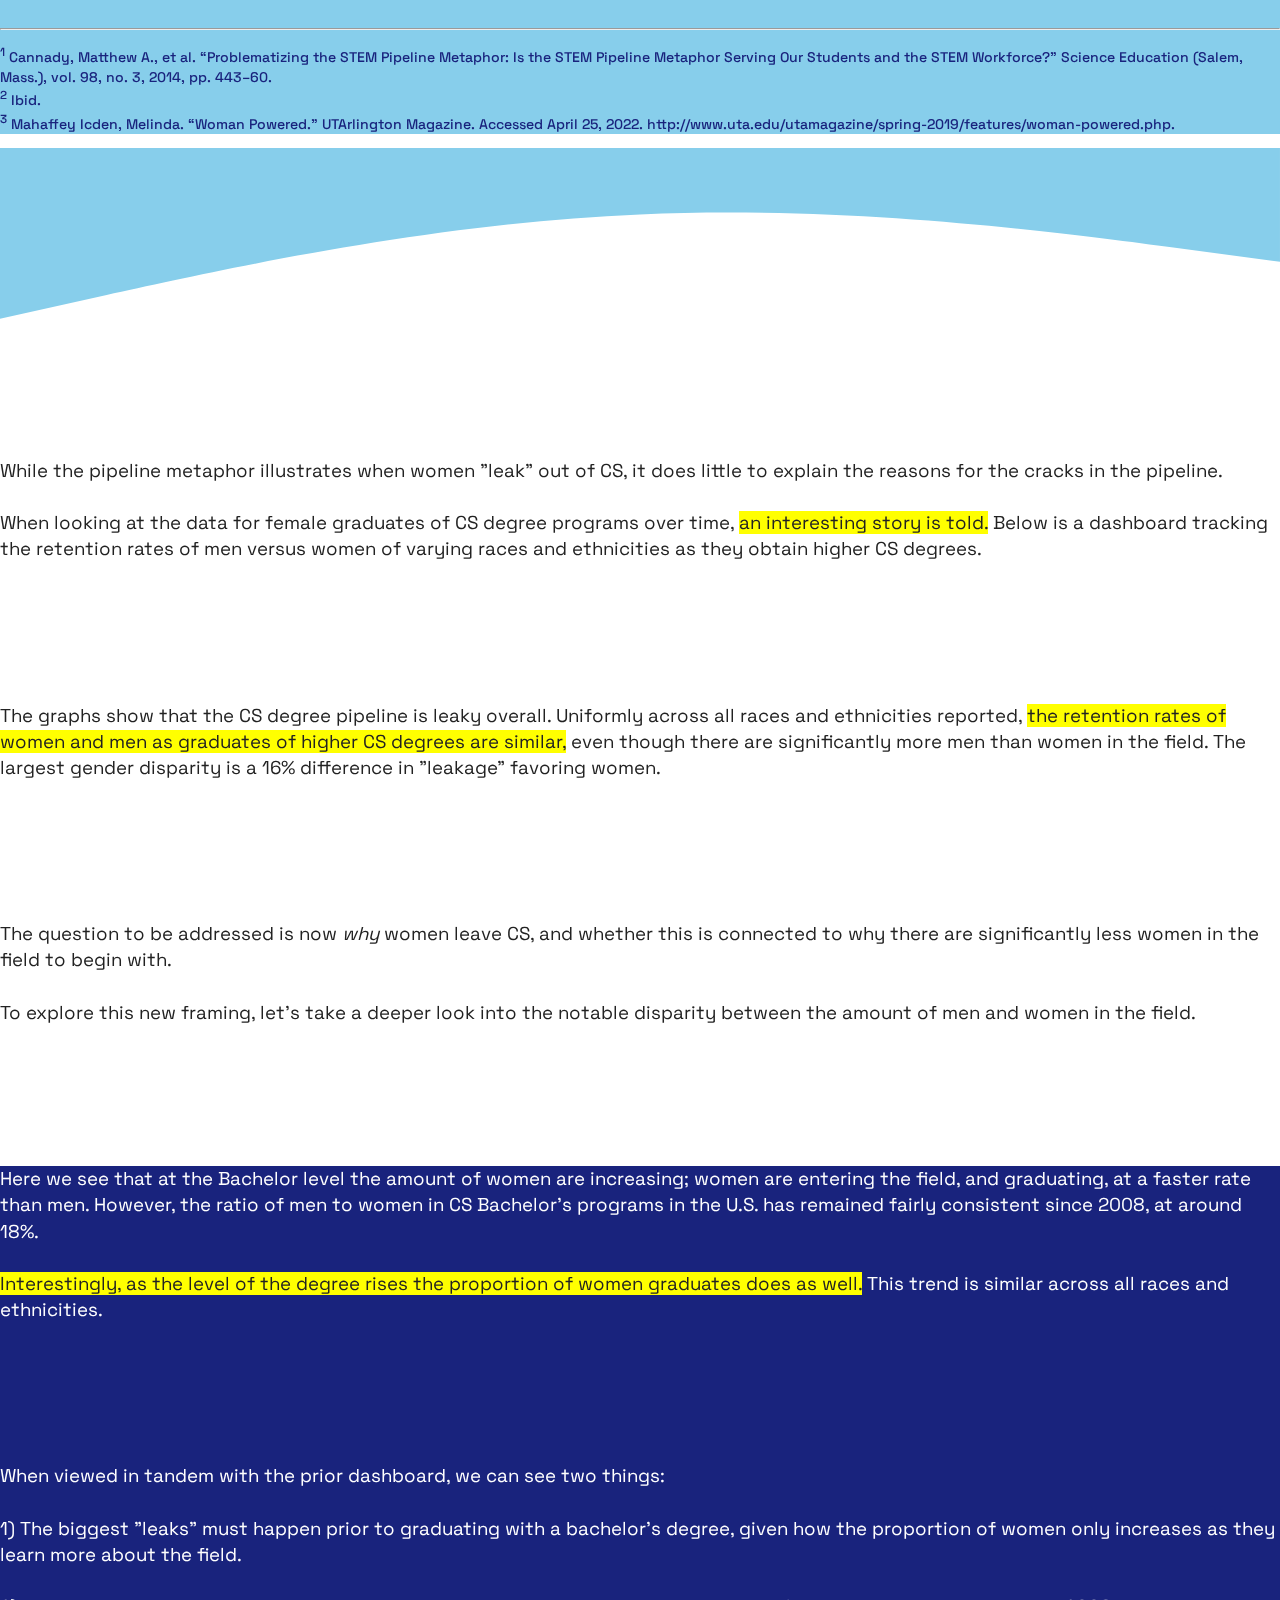
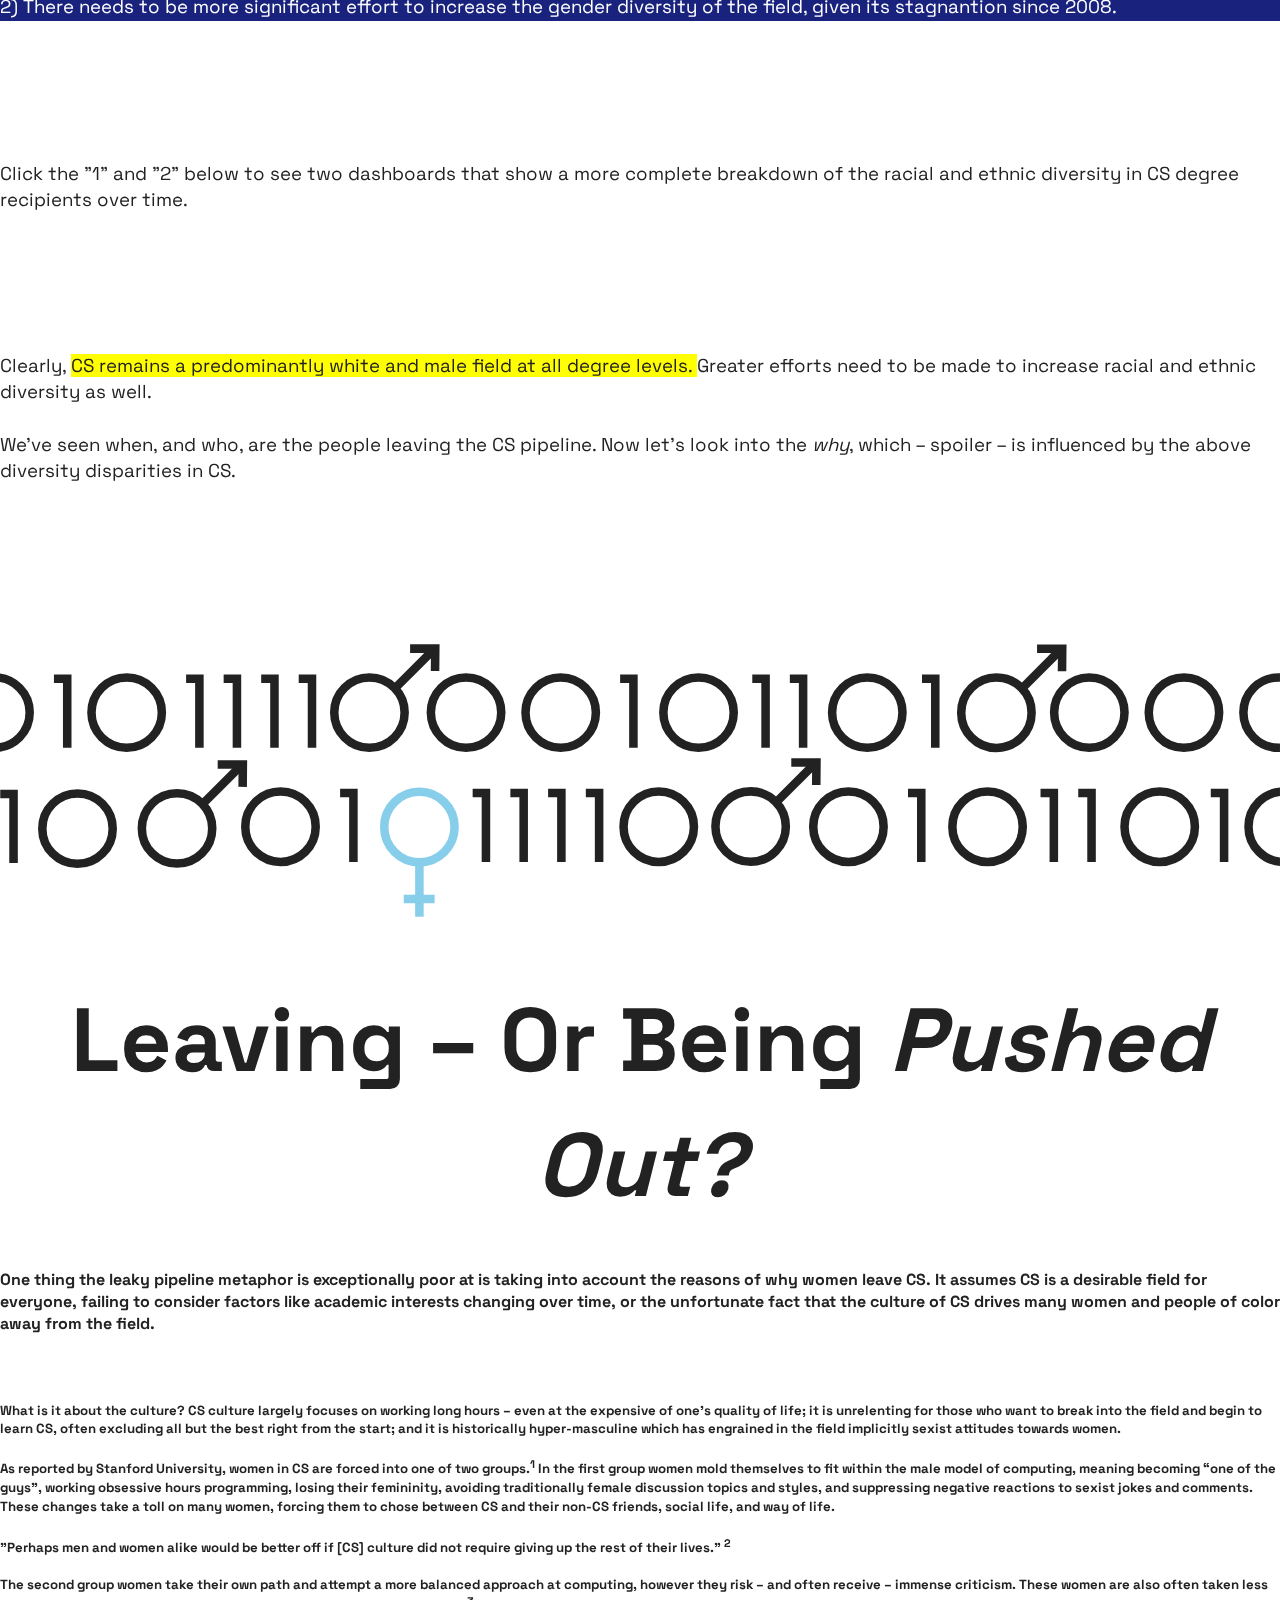
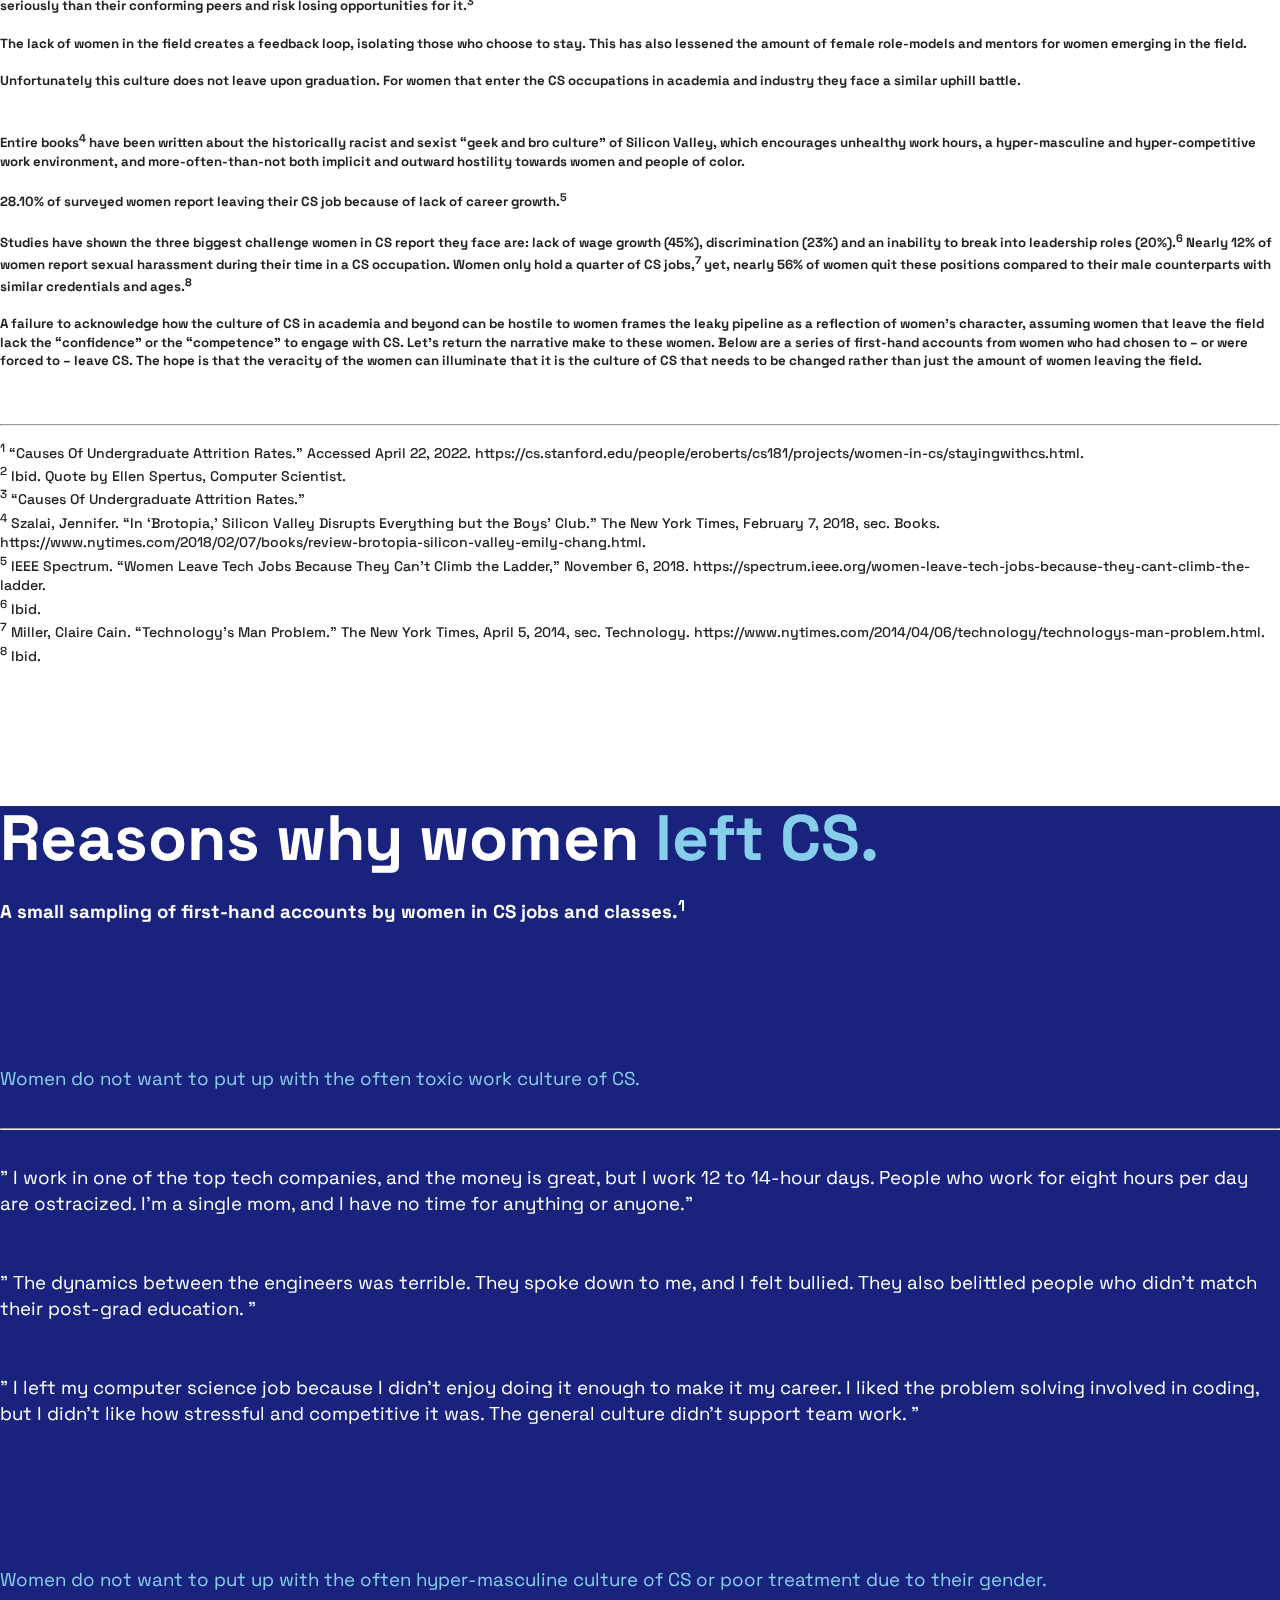
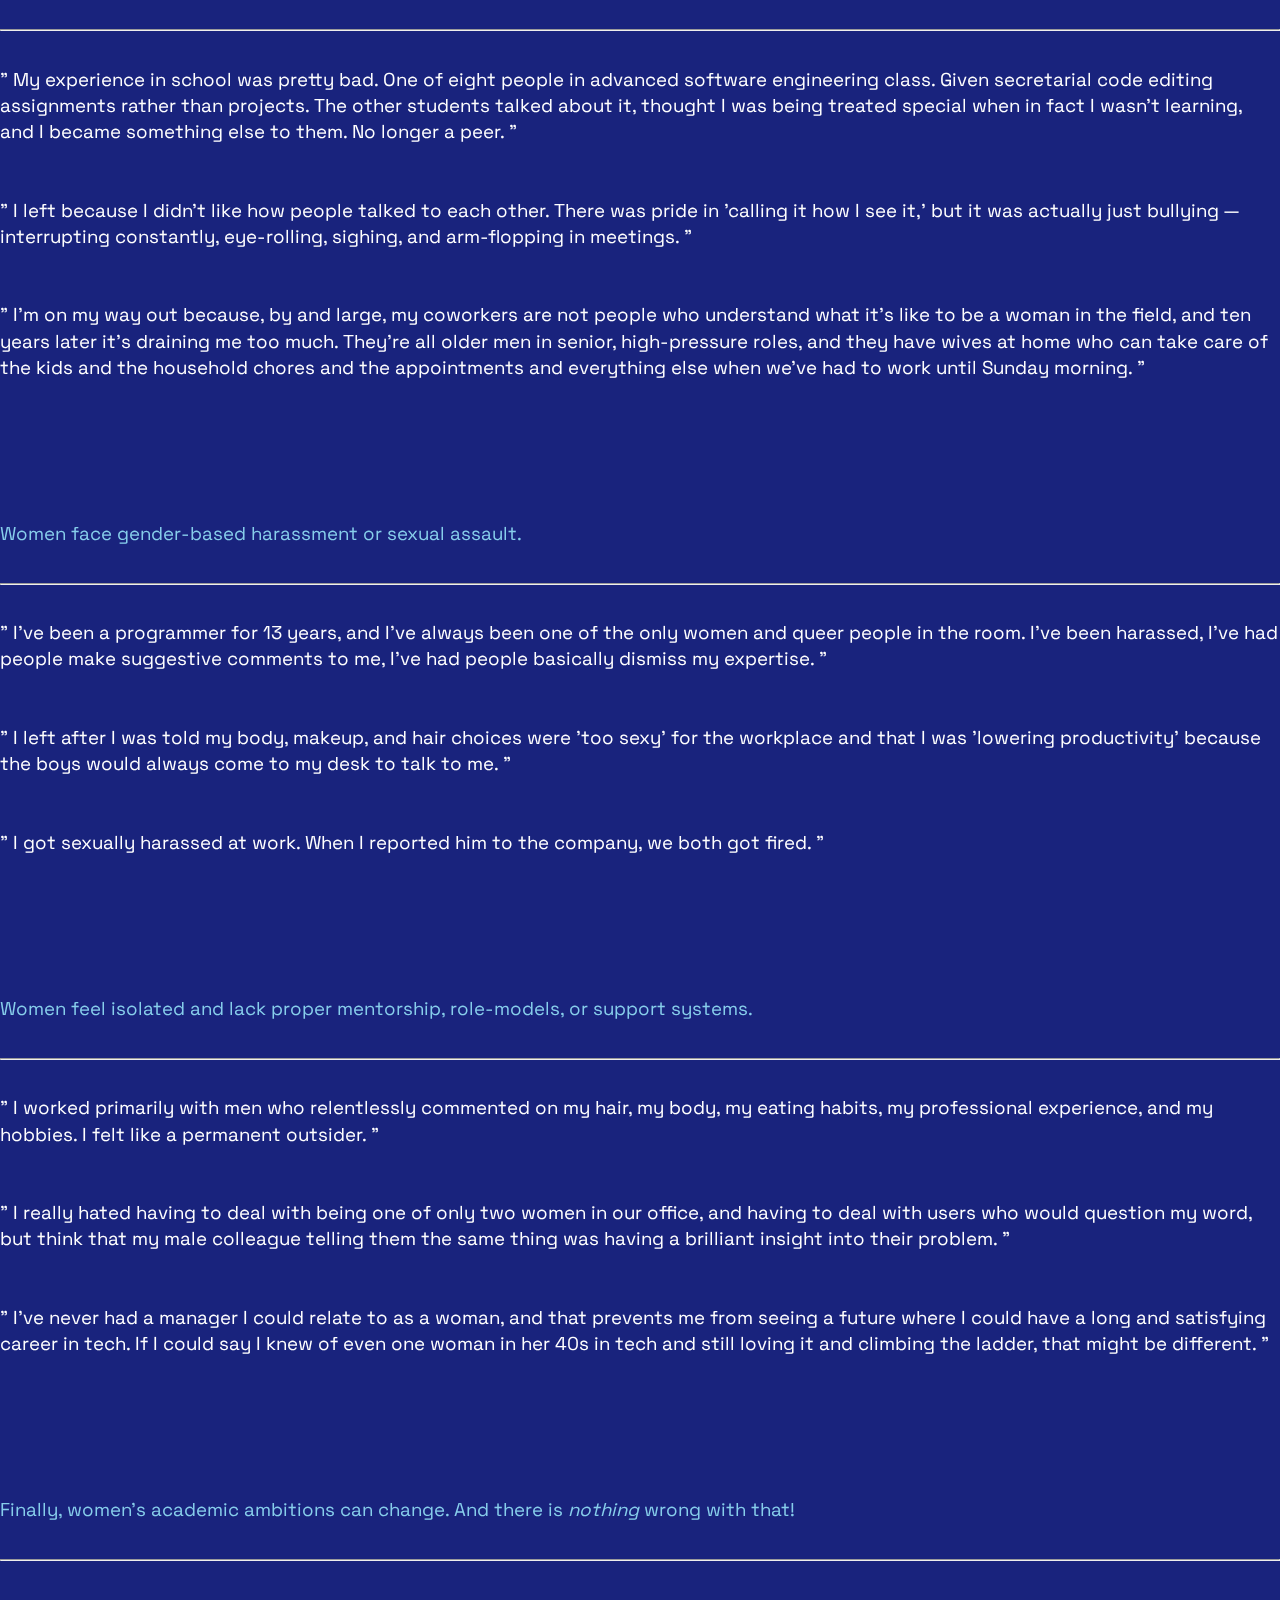
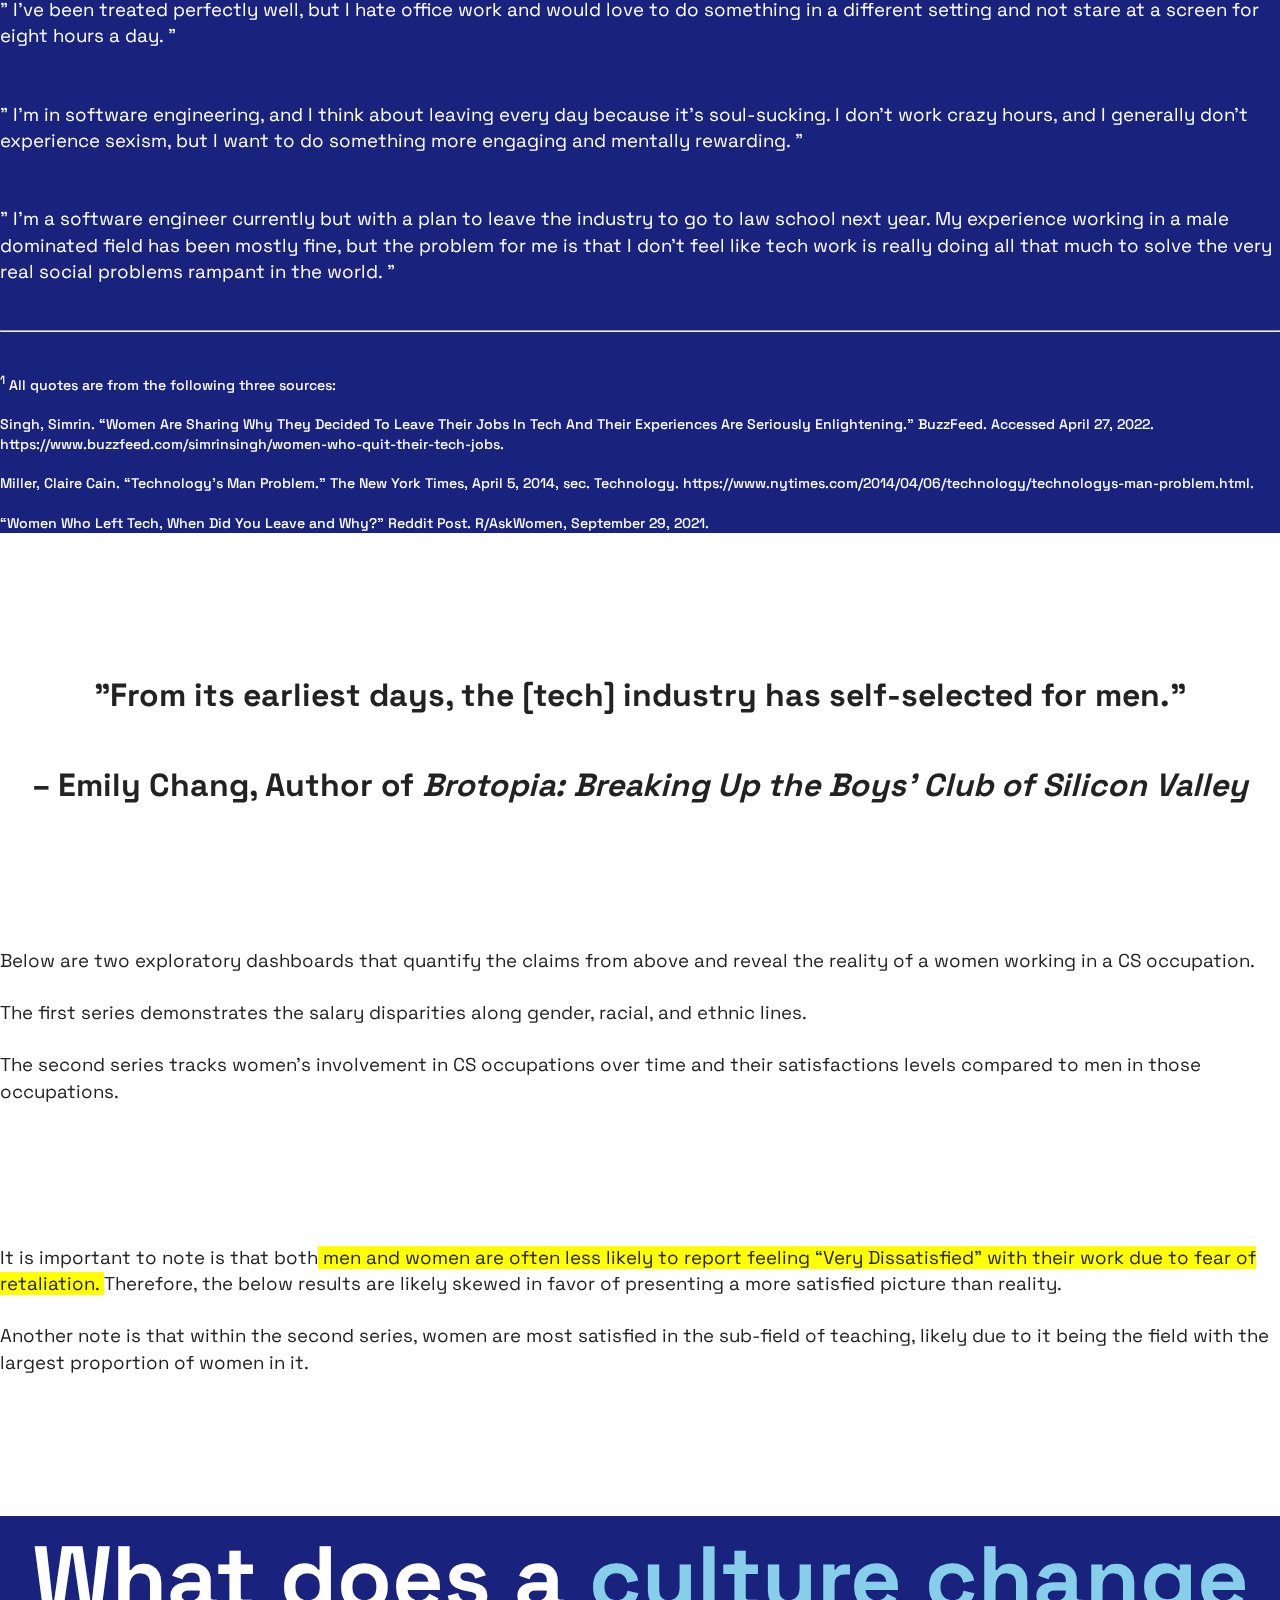
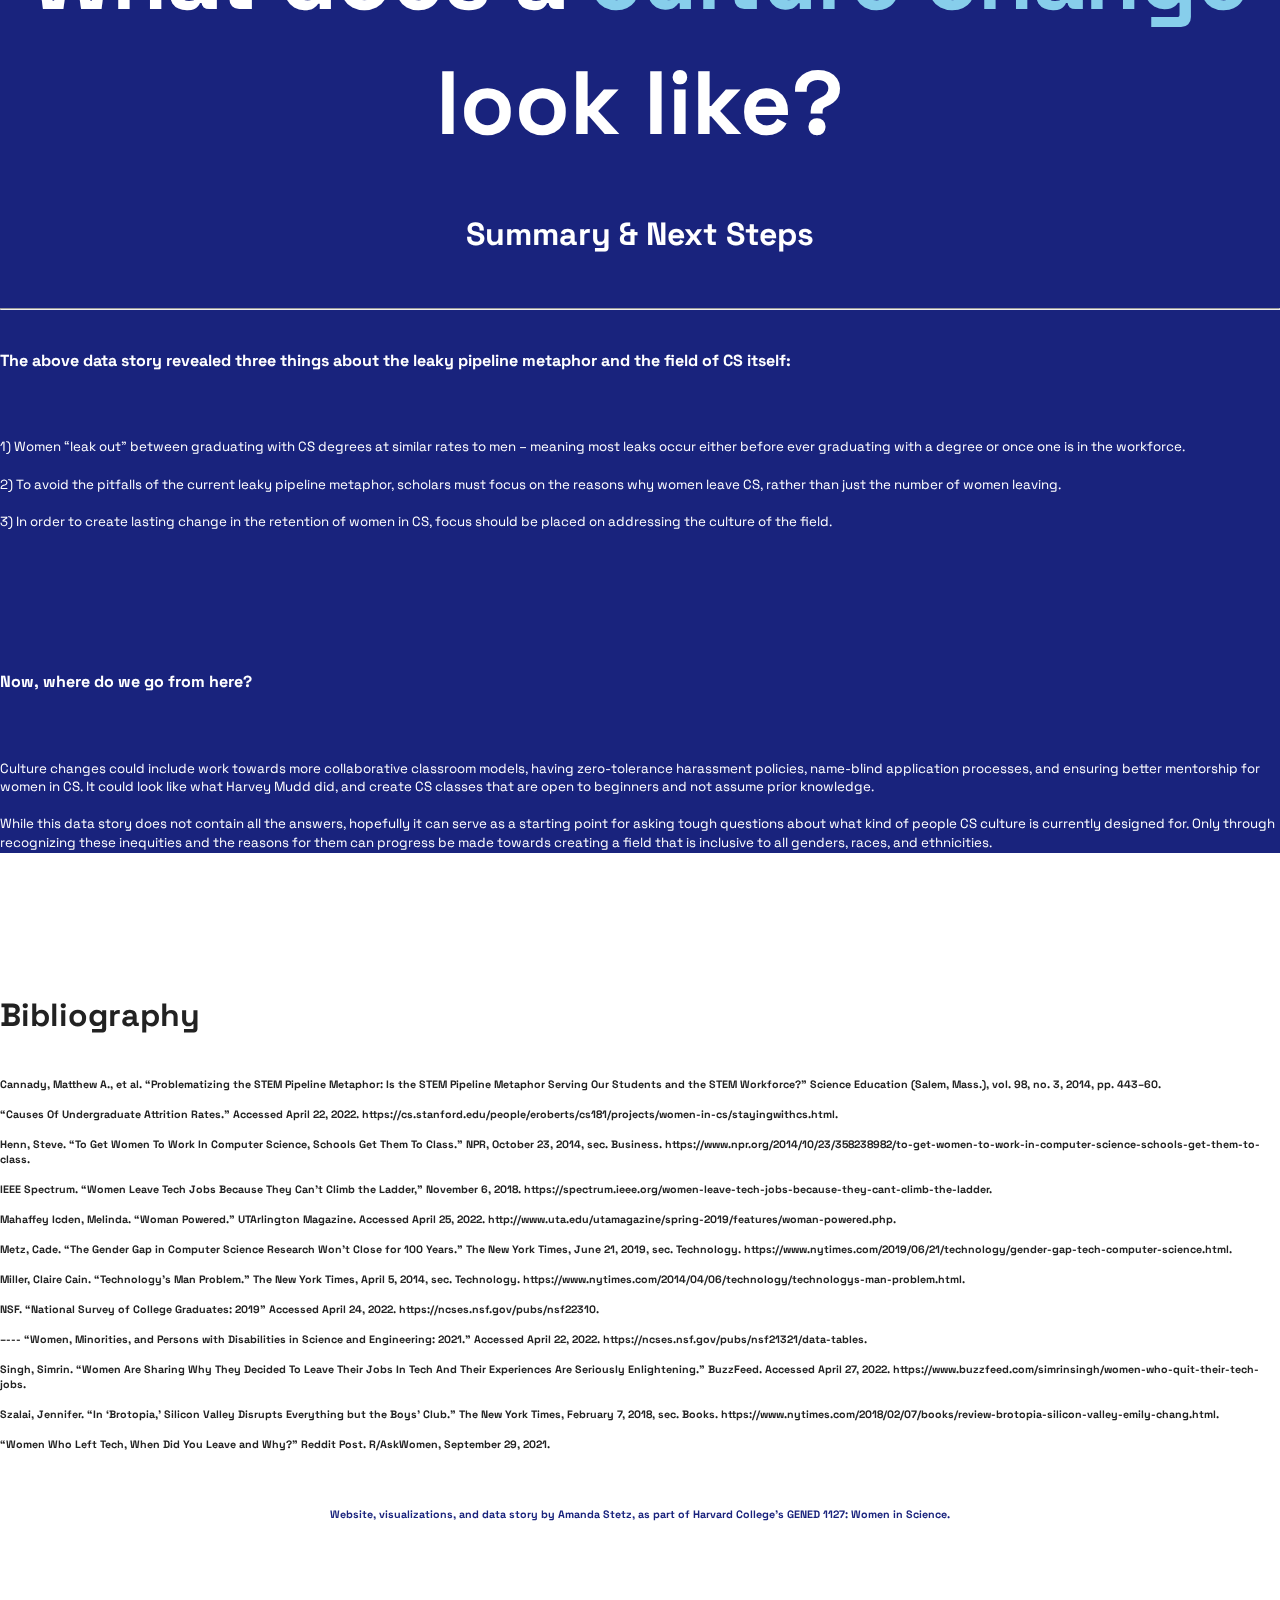
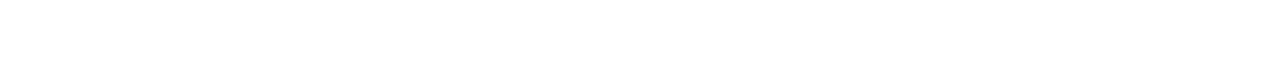
==== commit 6ffd1e6f: "Added citations" ====
--- a/index.html
+++ b/index.html
@@ -781,6 +781,10 @@
                 Szalai, Jennifer. “In ‘Brotopia,’ Silicon Valley Disrupts Everything but the Boys’ Club.” The New York Times, February 7, 2018, sec. Books. https://www.nytimes.com/2018/02/07/books/review-brotopia-silicon-valley-emily-chang.html.
                 <br><br>
                 “Women Who Left Tech, When Did You Leave and Why?” Reddit Post. R/AskWomen, September 29, 2021.
+                <br><br>
+            </h6>
+            <h6 class="spacertoplg" style="text-align: center; color: rgb(25, 35, 125);">
+                Website, visualizations, and data story by Amanda Stetz, as part of Harvard College's GENED 1127: Women in Science.
             </h6>
         </div>
     </div>
